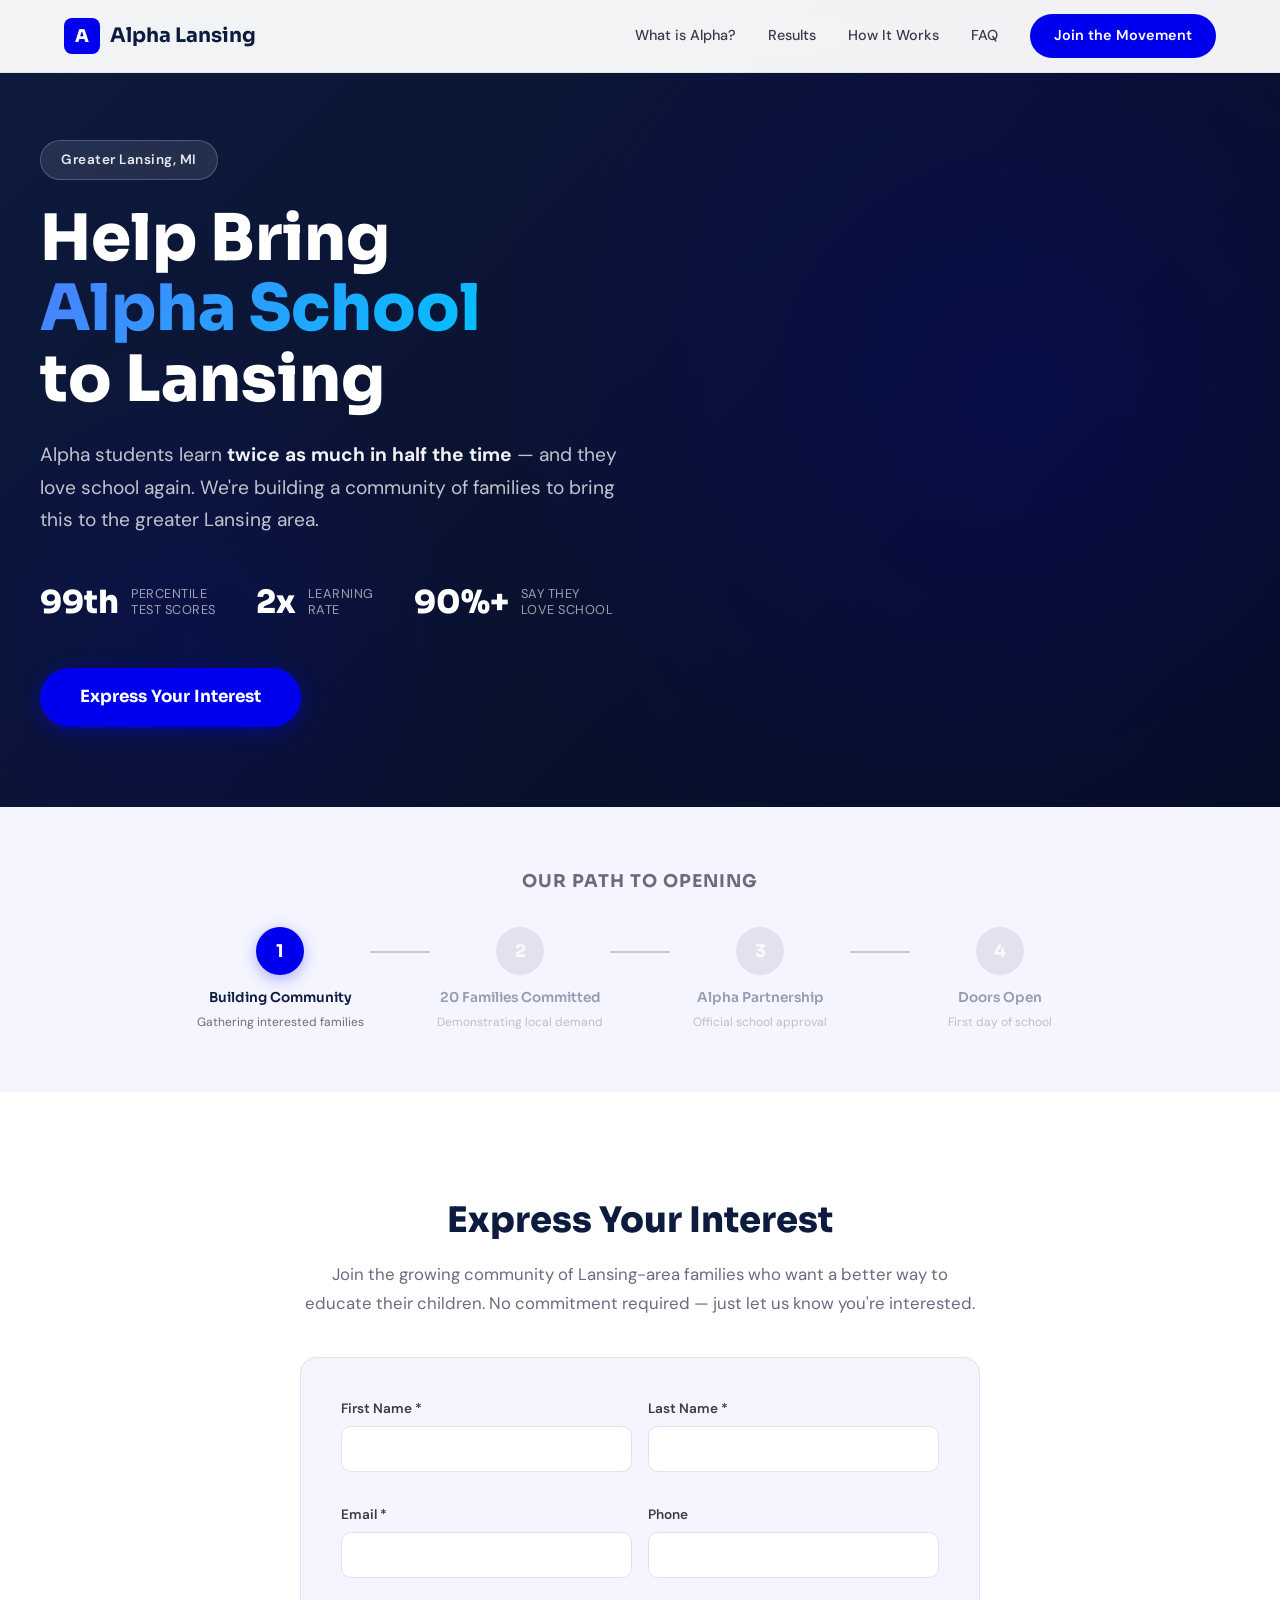
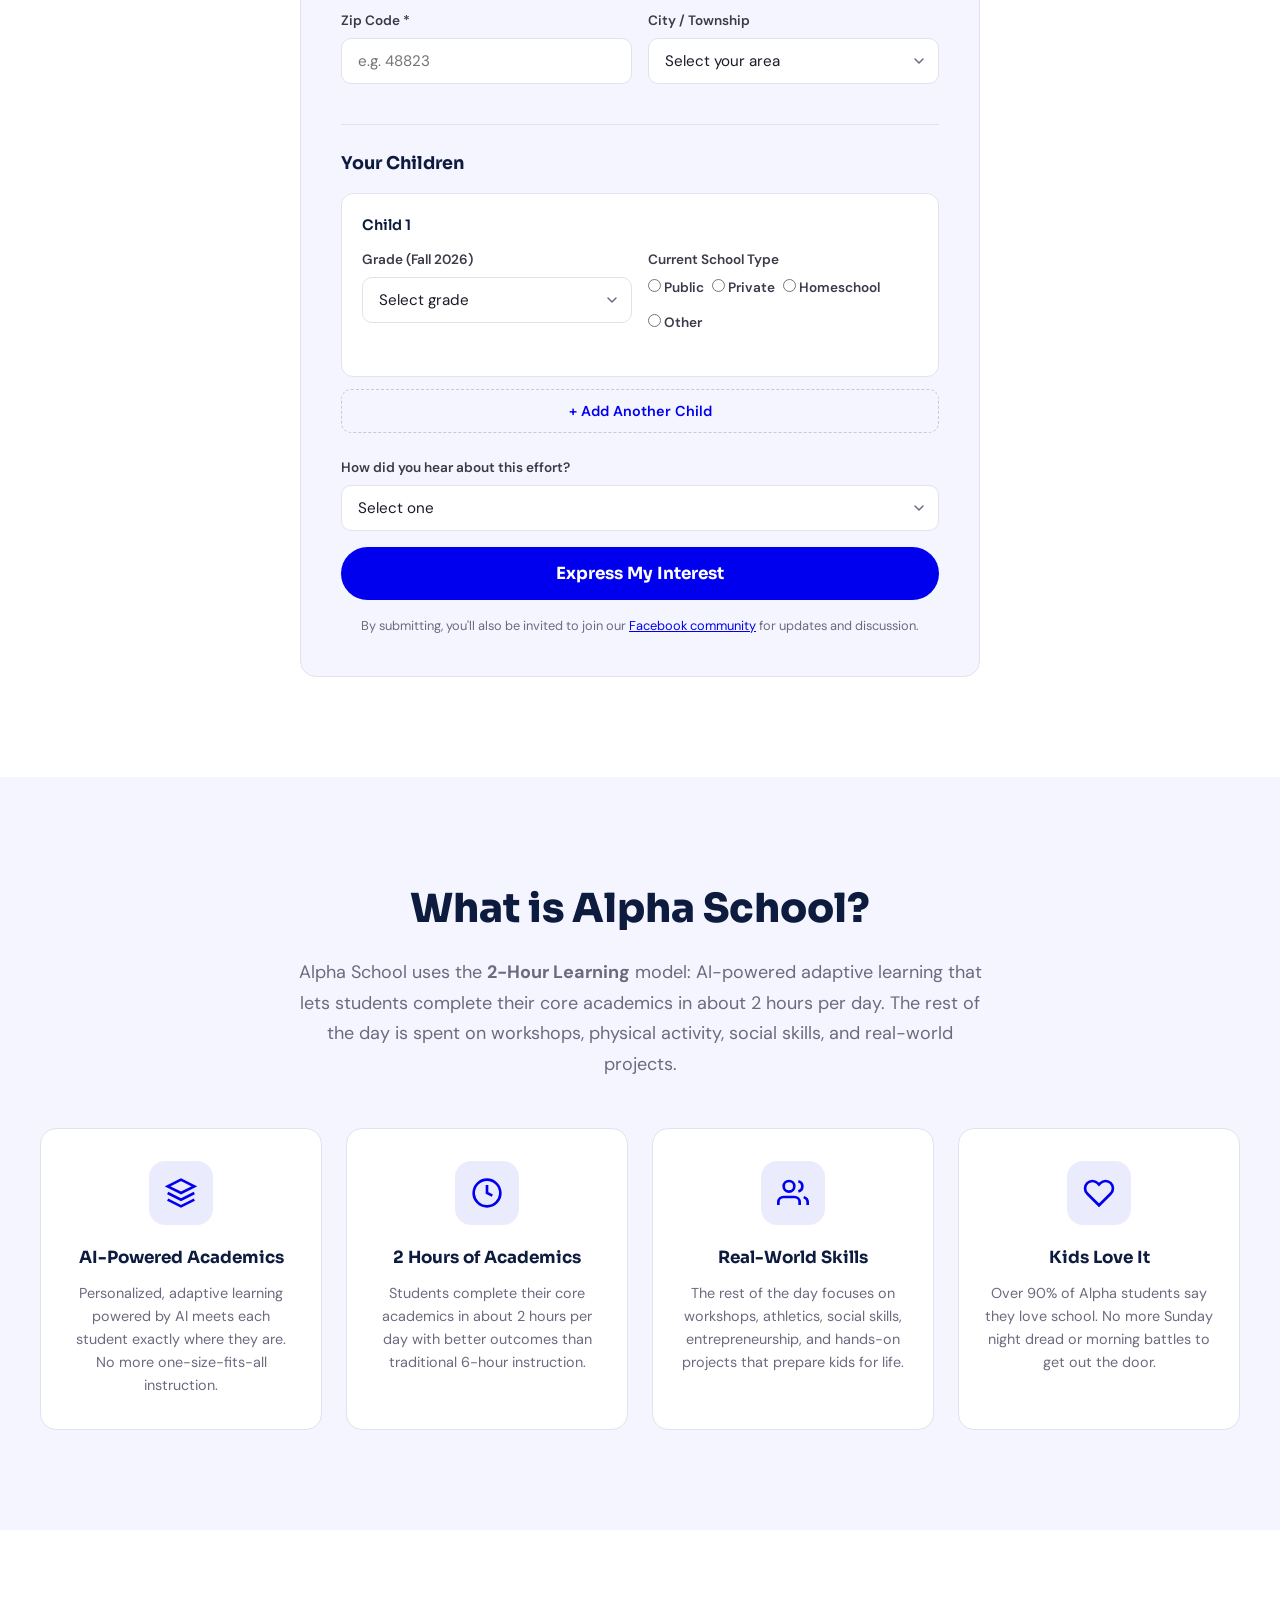
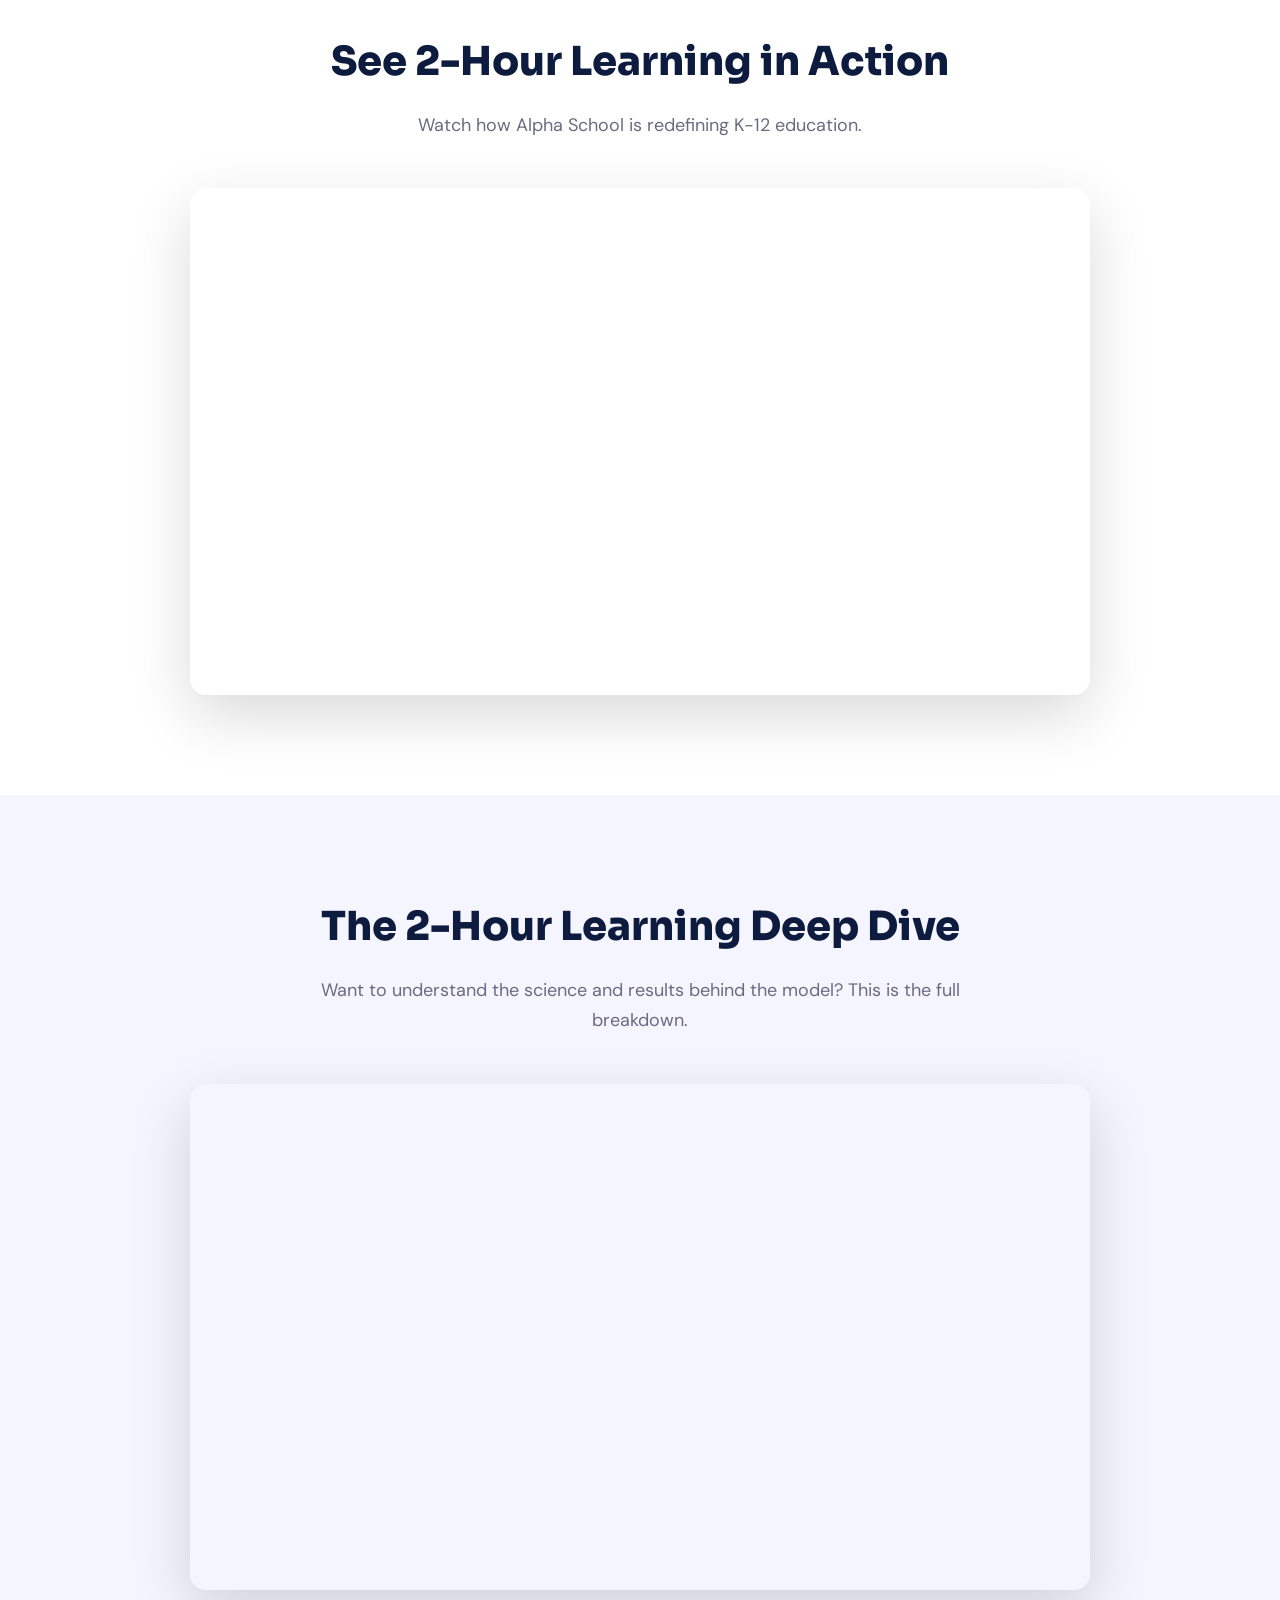
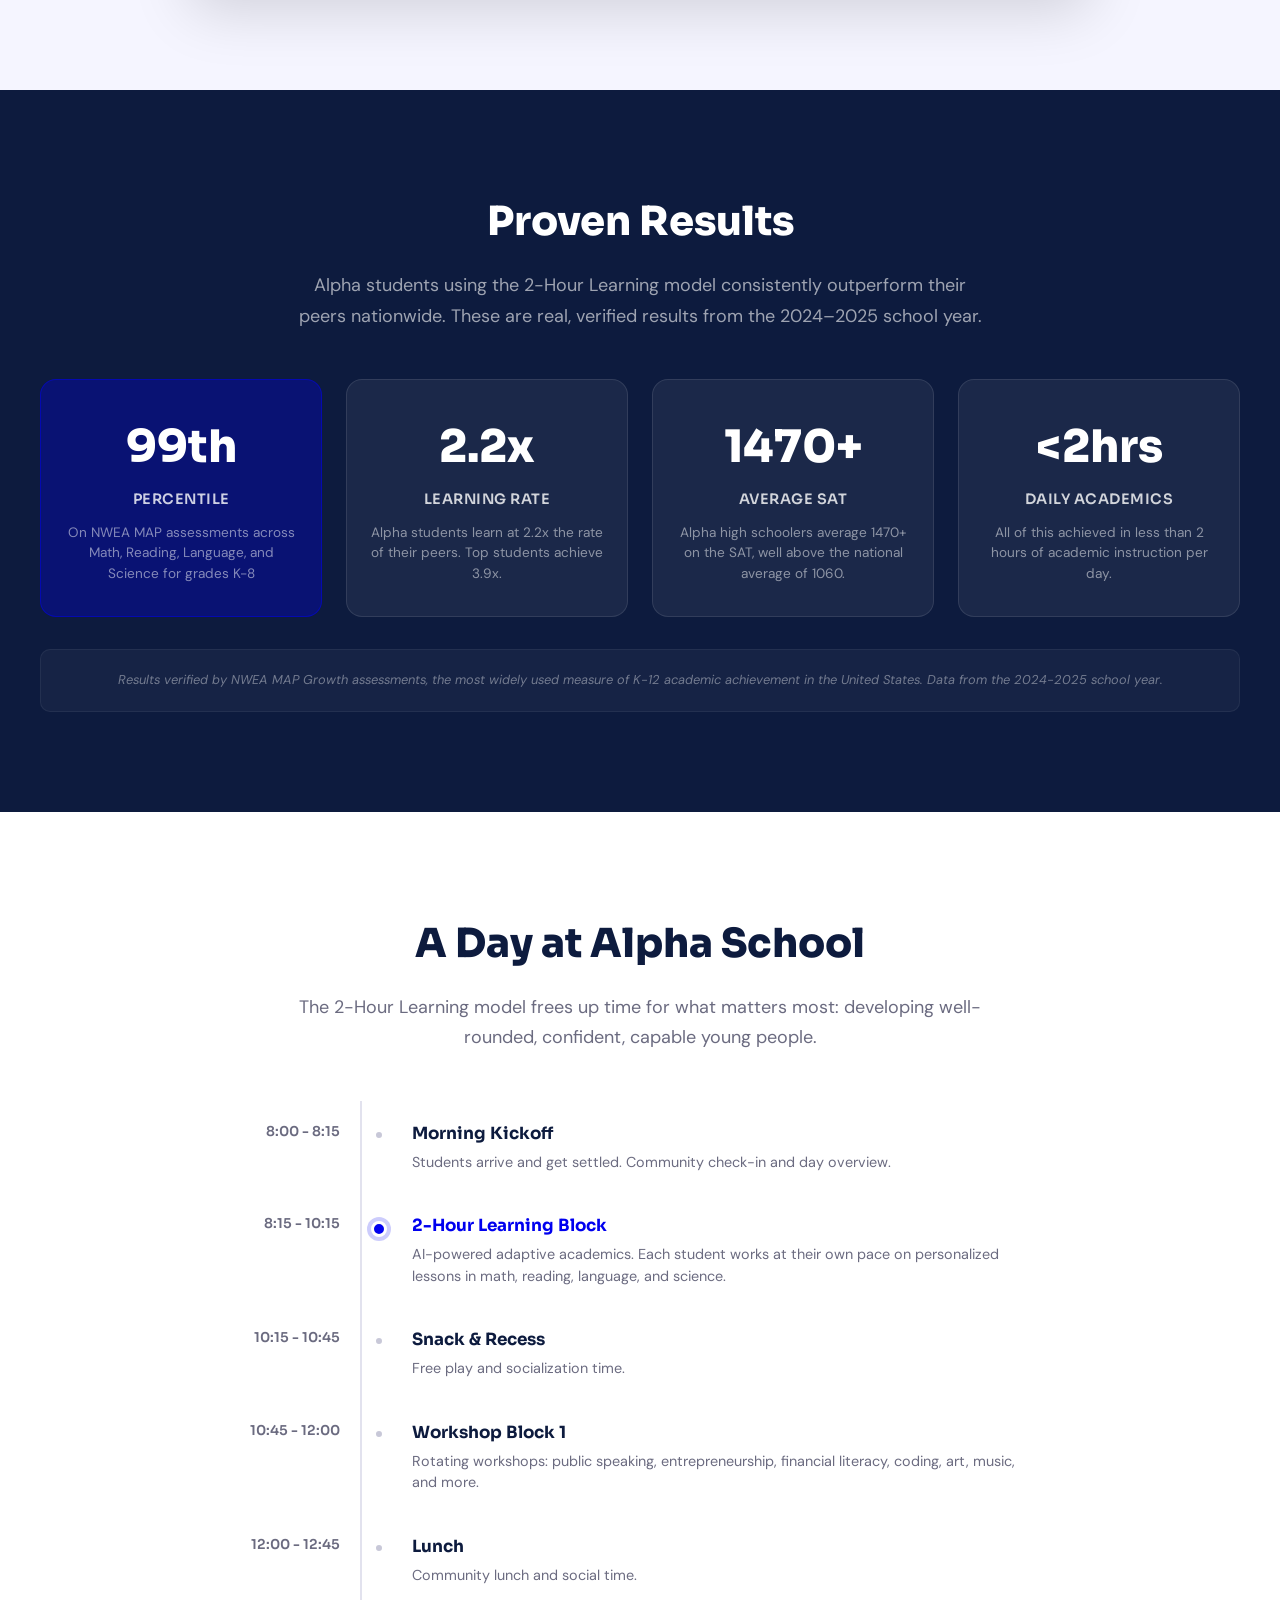
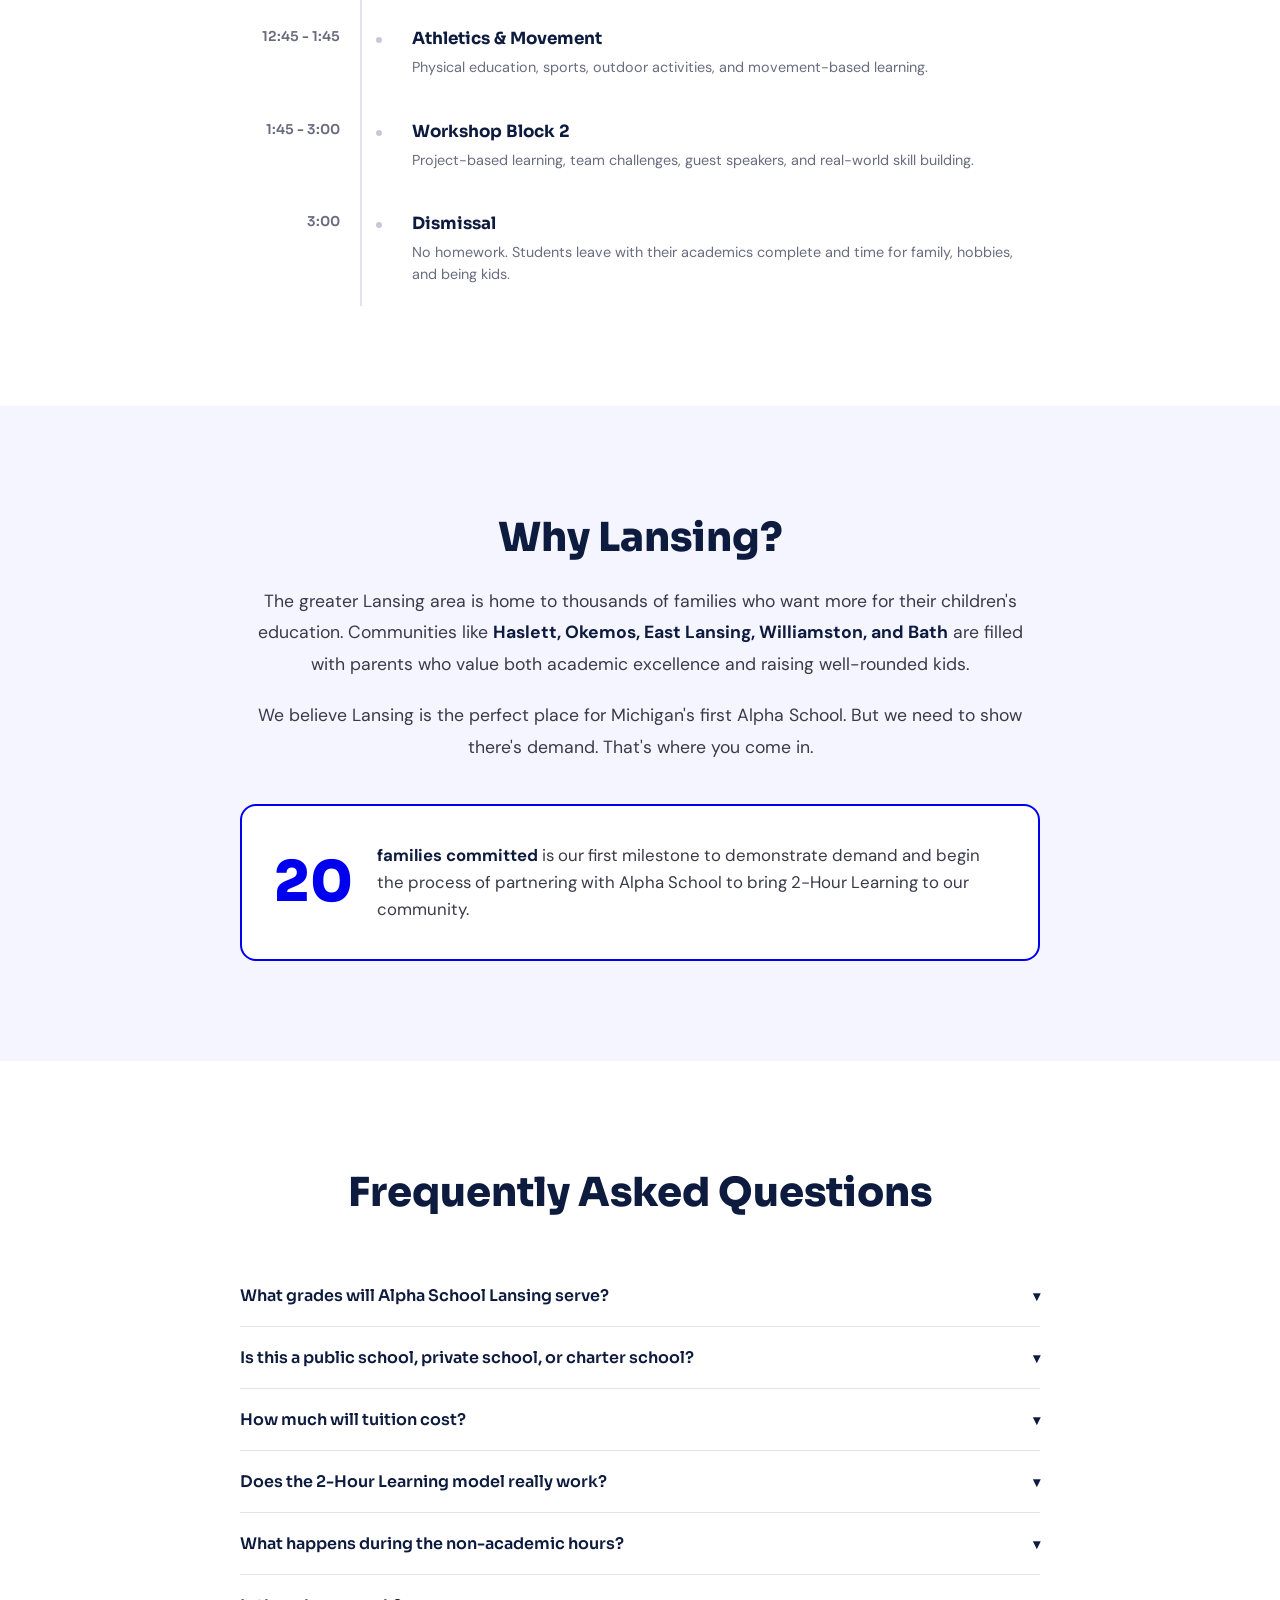
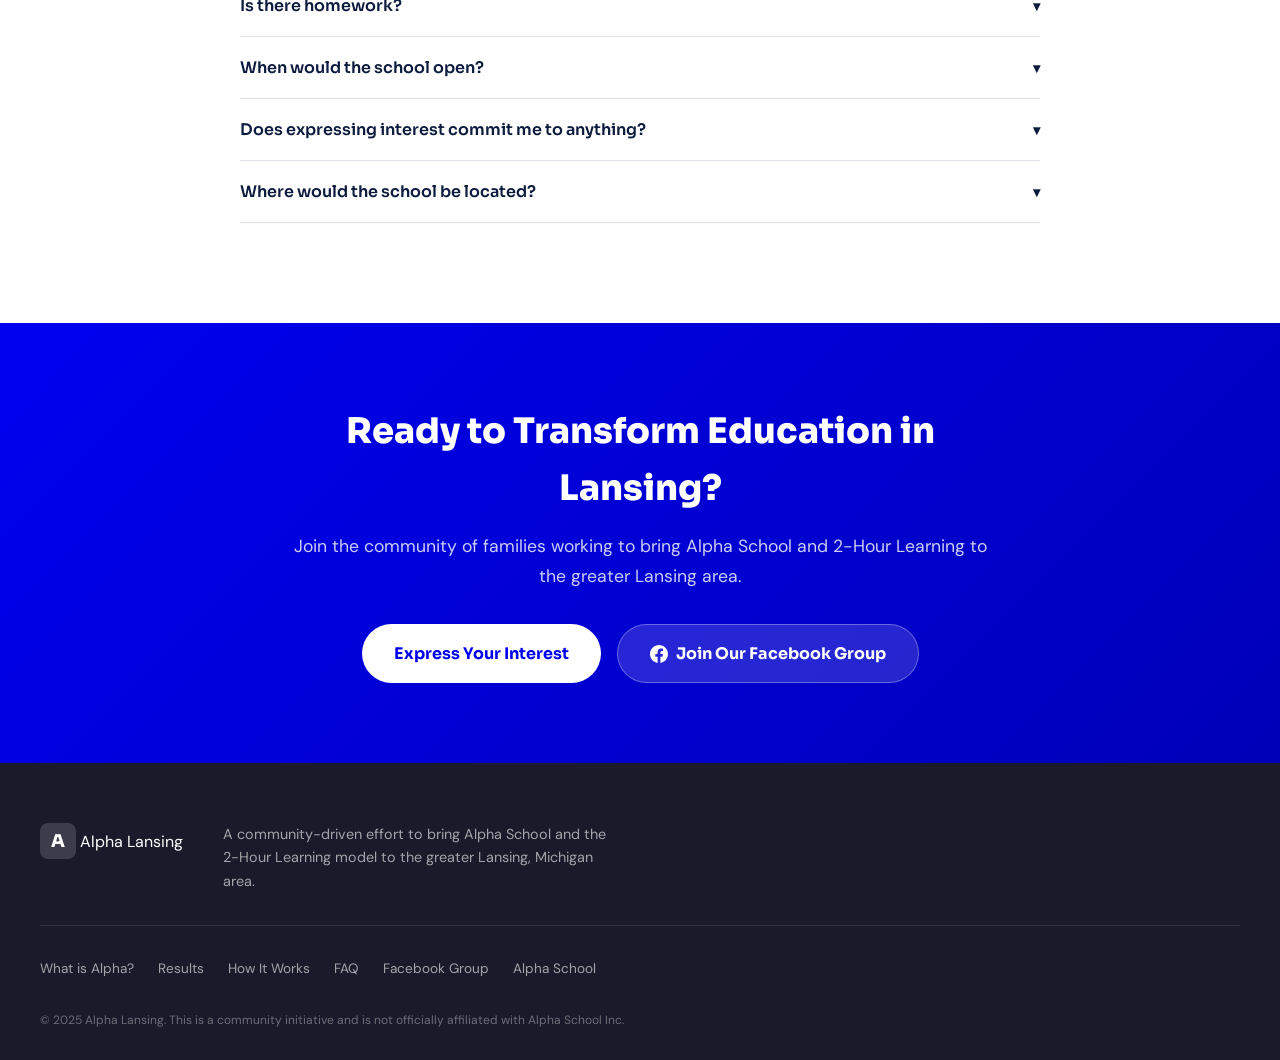
==== index.html @ 667171a1 "Update main video and add 2-Hour Learning Deep Dive section Replaced placeholder video with new Alph" ====
<!DOCTYPE html>
<html lang="en">
<head>
  <meta charset="UTF-8">
  <meta name="viewport" content="width=device-width, initial-scale=1.0">
  <title>Bring Alpha School to Lansing | 2-Hour Learning</title>
  <meta name="description" content="Help bring Alpha School and 2-Hour Learning to the greater Lansing area. Students learn 2x as much in half the time. Join our community of families today.">
  <meta property="og:title" content="Bring Alpha School to Lansing">
  <meta property="og:description" content="Alpha students score in the top 1% nationally while spending less than 2 hours on academics. Help bring this to Lansing.">
  <meta property="og:type" content="website">
  <meta property="og:url" content="https://lansingalpha.com">
  <link rel="preconnect" href="https://fonts.googleapis.com">
  <link rel="preconnect" href="https://fonts.gstatic.com" crossorigin>
  <link href="https://fonts.googleapis.com/css2?family=Sora:wght@400;600;700;800&family=DM+Sans:wght@400;500;600;700&display=swap" rel="stylesheet">
  <link rel="stylesheet" href="styles.css">
  <link rel="icon" type="image/svg+xml" href="data:image/svg+xml,<svg xmlns='http://www.w3.org/2000/svg' viewBox='0 0 100 100'><text y='.9em' font-size='90'>A</text></svg>">
</head>
<body>

  <!-- Navigation -->
  <nav class="nav" id="nav">
    <div class="nav__container">
      <a href="#" class="nav__logo">
        <span class="nav__logo-icon">A</span>
        <span class="nav__logo-text">Alpha Lansing</span>
      </a>
      <div class="nav__links">
        <a href="#what-is-alpha">What is Alpha?</a>
        <a href="#results">Results</a>
        <a href="#how-it-works">How It Works</a>
        <a href="#faq">FAQ</a>
        <a href="#signup" class="nav__cta">Join the Movement</a>
      </div>
      <button class="nav__mobile-toggle" id="mobile-toggle" aria-label="Toggle menu">
        <span></span><span></span><span></span>
      </button>
    </div>
  </nav>

  <!-- Hero Section -->
  <section class="hero" id="hero">
    <div class="hero__container">
      <div class="hero__content">
        <div class="hero__badge">Greater Lansing, MI</div>
        <h1 class="hero__title">Help Bring<br><span class="hero__highlight">Alpha School</span><br>to Lansing</h1>
        <p class="hero__subtitle">Alpha students learn <strong>twice as much in half the time</strong> &mdash; and they love school again. We're building a community of families to bring this to the greater Lansing area.</p>
        <div class="hero__stats">
          <div class="hero__stat">
            <span class="hero__stat-number">99th</span>
            <span class="hero__stat-label">Percentile<br>Test Scores</span>
          </div>
          <div class="hero__stat">
            <span class="hero__stat-number">2x</span>
            <span class="hero__stat-label">Learning<br>Rate</span>
          </div>
          <div class="hero__stat">
            <span class="hero__stat-number">90%+</span>
            <span class="hero__stat-label">Say They<br>Love School</span>
          </div>
        </div>
        <a href="#signup" class="hero__cta-btn">Express Your Interest</a>
      </div>
    </div>
  </section>

  <!-- Progress Tracker -->
  <section class="progress">
    <div class="progress__container">
      <h2 class="progress__title">Our Path to Opening</h2>
      <div class="progress__track">
        <div class="progress__step progress__step--active">
          <div class="progress__icon">1</div>
          <div class="progress__label">Building Community</div>
          <div class="progress__desc">Gathering interested families</div>
        </div>
        <div class="progress__line"></div>
        <div class="progress__step">
          <div class="progress__icon">2</div>
          <div class="progress__label">20 Families Committed</div>
          <div class="progress__desc">Demonstrating local demand</div>
        </div>
        <div class="progress__line"></div>
        <div class="progress__step">
          <div class="progress__icon">3</div>
          <div class="progress__label">Alpha Partnership</div>
          <div class="progress__desc">Official school approval</div>
        </div>
        <div class="progress__line"></div>
        <div class="progress__step">
          <div class="progress__icon">4</div>
          <div class="progress__label">Doors Open</div>
          <div class="progress__desc">First day of school</div>
        </div>
      </div>
    </div>
  </section>

  <!-- Interest Form -->
  <section class="signup" id="signup">
    <div class="signup__container">
      <div class="signup__header">
        <h2 class="signup__title">Express Your Interest</h2>
        <p class="signup__subtitle">Join the growing community of Lansing-area families who want a better way to educate their children. No commitment required &mdash; just let us know you're interested.</p>
      </div>
      <form class="signup__form" id="interest-form">
        <div class="signup__row">
          <div class="signup__field">
            <label for="firstName">First Name *</label>
            <input type="text" id="firstName" name="firstName" required>
          </div>
          <div class="signup__field">
            <label for="lastName">Last Name *</label>
            <input type="text" id="lastName" name="lastName" required>
          </div>
        </div>
        <div class="signup__row">
          <div class="signup__field">
            <label for="email">Email *</label>
            <input type="email" id="email" name="email" required>
          </div>
          <div class="signup__field">
            <label for="phone">Phone</label>
            <input type="tel" id="phone" name="phone">
          </div>
        </div>
        <div class="signup__row">
          <div class="signup__field">
            <label for="zipCode">Zip Code *</label>
            <input type="text" id="zipCode" name="zipCode" required pattern="[0-9]{5}" maxlength="5" placeholder="e.g. 48823">
          </div>
          <div class="signup__field">
            <label for="city">City / Township</label>
            <select id="city" name="city">
              <option value="">Select your area</option>
              <option value="Haslett">Haslett</option>
              <option value="Okemos">Okemos</option>
              <option value="East Lansing">East Lansing</option>
              <option value="Williamston">Williamston</option>
              <option value="Bath">Bath</option>
              <option value="Lansing">Lansing</option>
              <option value="DeWitt">DeWitt</option>
              <option value="Mason">Mason</option>
              <option value="Other">Other</option>
            </select>
          </div>
        </div>

        <div class="signup__children" id="children-section">
          <h3 class="signup__children-title">Your Children</h3>
          <div id="children-list">
            <div class="signup__child" data-child="1">
              <div class="signup__child-header">
                <span>Child 1</span>
              </div>
              <div class="signup__child-fields">
                <div class="signup__field">
                  <label>Grade (Fall 2026)</label>
                  <select name="child1_grade">
                    <option value="">Select grade</option>
                    <option value="K">Kindergarten</option>
                    <option value="1">1st Grade</option>
                    <option value="2">2nd Grade</option>
                    <option value="3">3rd Grade</option>
                    <option value="4">4th Grade</option>
                    <option value="5">5th Grade</option>
                    <option value="6">6th Grade</option>
                    <option value="7">7th Grade</option>
                    <option value="8">8th Grade</option>
                  </select>
                </div>
                <div class="signup__field">
                  <label>Current School Type</label>
                  <div class="signup__radio-group">
                    <label class="signup__radio"><input type="radio" name="child1_school" value="Public"> Public</label>
                    <label class="signup__radio"><input type="radio" name="child1_school" value="Private"> Private</label>
                    <label class="signup__radio"><input type="radio" name="child1_school" value="Homeschool"> Homeschool</label>
                    <label class="signup__radio"><input type="radio" name="child1_school" value="Other"> Other</label>
                  </div>
                </div>
              </div>
            </div>
          </div>
          <button type="button" class="signup__add-child" id="add-child-btn">+ Add Another Child</button>
        </div>

        <div class="signup__field">
          <label for="howHeard">How did you hear about this effort?</label>
          <select id="howHeard" name="howHeard">
            <option value="">Select one</option>
            <option value="Facebook Group">Facebook Group</option>
            <option value="Friend/Family">Friend or Family</option>
            <option value="Social Media">Social Media</option>
            <option value="Alpha School Website">Alpha School Website</option>
            <option value="News/Article">News or Article</option>
            <option value="Podcast">Podcast</option>
            <option value="Other">Other</option>
          </select>
        </div>

        <button type="submit" class="signup__submit" id="submit-btn">
          <span class="signup__submit-text">Express My Interest</span>
          <span class="signup__submit-loading" style="display:none;">Submitting...</span>
        </button>
        <p class="signup__disclaimer">By submitting, you'll also be invited to join our <a href="https://www.facebook.com/groups/2295147097590993/" target="_blank" rel="noopener">Facebook community</a> for updates and discussion.</p>
      </form>
      <div class="signup__success" id="form-success" style="display:none;">
        <div class="signup__success-icon">&#10003;</div>
        <h3>You're In!</h3>
        <p>Thank you for expressing your interest. We'll keep you updated on our progress.</p>
        <a href="https://www.facebook.com/groups/2295147097590993/" target="_blank" rel="noopener" class="signup__fb-btn">
          <svg viewBox="0 0 24 24" width="20" height="20" fill="currentColor"><path d="M24 12.073c0-6.627-5.373-12-12-12s-12 5.373-12 12c0 5.99 4.388 10.954 10.125 11.854v-8.385H7.078v-3.47h3.047V9.43c0-3.007 1.792-4.669 4.533-4.669 1.312 0 2.686.235 2.686.235v2.953H15.83c-1.491 0-1.956.925-1.956 1.874v2.25h3.328l-.532 3.47h-2.796v8.385C19.612 23.027 24 18.062 24 12.073z"/></svg>
          Join Our Facebook Group
        </a>
      </div>
    </div>
  </section>

  <!-- What is Alpha -->
  <section class="what-is" id="what-is-alpha">
    <div class="what-is__container">
      <div class="what-is__header">
        <h2 class="section-title">What is Alpha School?</h2>
        <p class="section-subtitle">Alpha School uses the <strong>2-Hour Learning</strong> model: AI-powered adaptive learning that lets students complete their core academics in about 2 hours per day. The rest of the day is spent on workshops, physical activity, social skills, and real-world projects.</p>
      </div>
      <div class="what-is__grid">
        <div class="what-is__card">
          <div class="what-is__card-icon">
            <svg viewBox="0 0 24 24" width="32" height="32" fill="none" stroke="currentColor" stroke-width="2"><path d="M12 2L2 7l10 5 10-5-10-5zM2 17l10 5 10-5M2 12l10 5 10-5"/></svg>
          </div>
          <h3>AI-Powered Academics</h3>
          <p>Personalized, adaptive learning powered by AI meets each student exactly where they are. No more one-size-fits-all instruction.</p>
        </div>
        <div class="what-is__card">
          <div class="what-is__card-icon">
            <svg viewBox="0 0 24 24" width="32" height="32" fill="none" stroke="currentColor" stroke-width="2"><circle cx="12" cy="12" r="10"/><path d="M12 6v6l4 2"/></svg>
          </div>
          <h3>2 Hours of Academics</h3>
          <p>Students complete their core academics in about 2 hours per day with better outcomes than traditional 6-hour instruction.</p>
        </div>
        <div class="what-is__card">
          <div class="what-is__card-icon">
            <svg viewBox="0 0 24 24" width="32" height="32" fill="none" stroke="currentColor" stroke-width="2"><path d="M17 21v-2a4 4 0 0 0-4-4H5a4 4 0 0 0-4 4v2"/><circle cx="9" cy="7" r="4"/><path d="M23 21v-2a4 4 0 0 0-3-3.87M16 3.13a4 4 0 0 1 0 7.75"/></svg>
          </div>
          <h3>Real-World Skills</h3>
          <p>The rest of the day focuses on workshops, athletics, social skills, entrepreneurship, and hands-on projects that prepare kids for life.</p>
        </div>
        <div class="what-is__card">
          <div class="what-is__card-icon">
            <svg viewBox="0 0 24 24" width="32" height="32" fill="none" stroke="currentColor" stroke-width="2"><path d="M20.84 4.61a5.5 5.5 0 0 0-7.78 0L12 5.67l-1.06-1.06a5.5 5.5 0 0 0-7.78 7.78l1.06 1.06L12 21.23l7.78-7.78 1.06-1.06a5.5 5.5 0 0 0 0-7.78z"/></svg>
          </div>
          <h3>Kids Love It</h3>
          <p>Over 90% of Alpha students say they love school. No more Sunday night dread or morning battles to get out the door.</p>
        </div>
      </div>
    </div>
  </section>

  <!-- Video Section -->
  <section class="video-section" id="video">
    <div class="video-section__container">
      <h2 class="section-title">See 2-Hour Learning in Action</h2>
      <p class="section-subtitle">Watch how Alpha School is redefining K-12 education.</p>
      <div class="video-section__embed">
        <iframe src="https://www.youtube.com/embed/jDVw0n9xBMI" title="Alpha School - 2-Hour Learning" frameborder="0" allow="accelerometer; autoplay; clipboard-write; encrypted-media; gyroscope; picture-in-picture" allowfullscreen loading="lazy"></iframe>
      </div>
    </div>
  </section>

  <!-- Deep Dive Video Section -->
  <section class="video-section video-section--alt" id="deep-dive">
    <div class="video-section__container">
      <h2 class="section-title">The 2-Hour Learning Deep Dive</h2>
      <p class="section-subtitle">Want to understand the science and results behind the model? This is the full breakdown.</p>
      <div class="video-section__embed">
        <iframe src="https://www.youtube.com/embed/dst2hGUYT28" title="2-Hour Learning Deep Dive" frameborder="0" allow="accelerometer; autoplay; clipboard-write; encrypted-media; gyroscope; picture-in-picture" allowfullscreen loading="lazy"></iframe>
      </div>
    </div>
  </section>

  <!-- Results Section -->
  <section class="results" id="results">
    <div class="results__container">
      <div class="results__header">
        <h2 class="section-title">Proven Results</h2>
        <p class="section-subtitle">Alpha students using the 2-Hour Learning model consistently outperform their peers nationwide. These are real, verified results from the 2024&ndash;2025 school year.</p>
      </div>
      <div class="results__grid">
        <div class="results__card results__card--highlight">
          <div class="results__card-number">99th</div>
          <div class="results__card-label">Percentile</div>
          <div class="results__card-desc">On NWEA MAP assessments across Math, Reading, Language, and Science for grades K-8</div>
        </div>
        <div class="results__card">
          <div class="results__card-number">2.2x</div>
          <div class="results__card-label">Learning Rate</div>
          <div class="results__card-desc">Alpha students learn at 2.2x the rate of their peers. Top students achieve 3.9x.</div>
        </div>
        <div class="results__card">
          <div class="results__card-number">1470+</div>
          <div class="results__card-label">Average SAT</div>
          <div class="results__card-desc">Alpha high schoolers average 1470+ on the SAT, well above the national average of 1060.</div>
        </div>
        <div class="results__card">
          <div class="results__card-number">&lt;2hrs</div>
          <div class="results__card-label">Daily Academics</div>
          <div class="results__card-desc">All of this achieved in less than 2 hours of academic instruction per day.</div>
        </div>
      </div>
      <div class="results__note">
        <p>Results verified by NWEA MAP Growth assessments, the most widely used measure of K-12 academic achievement in the United States. Data from the 2024-2025 school year.</p>
      </div>
    </div>
  </section>

  <!-- How It Works / Daily Schedule -->
  <section class="schedule" id="how-it-works">
    <div class="schedule__container">
      <h2 class="section-title">A Day at Alpha School</h2>
      <p class="section-subtitle">The 2-Hour Learning model frees up time for what matters most: developing well-rounded, confident, capable young people.</p>
      <div class="schedule__timeline">
        <div class="schedule__item">
          <div class="schedule__time">8:00 - 8:15</div>
          <div class="schedule__content">
            <h3>Morning Kickoff</h3>
            <p>Students arrive and get settled. Community check-in and day overview.</p>
          </div>
        </div>
        <div class="schedule__item schedule__item--academic">
          <div class="schedule__time">8:15 - 10:15</div>
          <div class="schedule__content">
            <h3>2-Hour Learning Block</h3>
            <p>AI-powered adaptive academics. Each student works at their own pace on personalized lessons in math, reading, language, and science.</p>
          </div>
        </div>
        <div class="schedule__item">
          <div class="schedule__time">10:15 - 10:45</div>
          <div class="schedule__content">
            <h3>Snack & Recess</h3>
            <p>Free play and socialization time.</p>
          </div>
        </div>
        <div class="schedule__item">
          <div class="schedule__time">10:45 - 12:00</div>
          <div class="schedule__content">
            <h3>Workshop Block 1</h3>
            <p>Rotating workshops: public speaking, entrepreneurship, financial literacy, coding, art, music, and more.</p>
          </div>
        </div>
        <div class="schedule__item">
          <div class="schedule__time">12:00 - 12:45</div>
          <div class="schedule__content">
            <h3>Lunch</h3>
            <p>Community lunch and social time.</p>
          </div>
        </div>
        <div class="schedule__item">
          <div class="schedule__time">12:45 - 1:45</div>
          <div class="schedule__content">
            <h3>Athletics & Movement</h3>
            <p>Physical education, sports, outdoor activities, and movement-based learning.</p>
          </div>
        </div>
        <div class="schedule__item">
          <div class="schedule__time">1:45 - 3:00</div>
          <div class="schedule__content">
            <h3>Workshop Block 2</h3>
            <p>Project-based learning, team challenges, guest speakers, and real-world skill building.</p>
          </div>
        </div>
        <div class="schedule__item">
          <div class="schedule__time">3:00</div>
          <div class="schedule__content">
            <h3>Dismissal</h3>
            <p>No homework. Students leave with their academics complete and time for family, hobbies, and being kids.</p>
          </div>
        </div>
      </div>
    </div>
  </section>

  <!-- Lansing Specific -->
  <section class="lansing" id="lansing">
    <div class="lansing__container">
      <div class="lansing__content">
        <h2 class="section-title">Why Lansing?</h2>
        <p>The greater Lansing area is home to thousands of families who want more for their children's education. Communities like <strong>Haslett, Okemos, East Lansing, Williamston, and Bath</strong> are filled with parents who value both academic excellence and raising well-rounded kids.</p>
        <p>We believe Lansing is the perfect place for Michigan's first Alpha School. But we need to show there's demand. That's where you come in.</p>
        <div class="lansing__goal">
          <div class="lansing__goal-number" id="family-counter">20</div>
          <div class="lansing__goal-text">
            <strong>families committed</strong> is our first milestone to demonstrate demand and begin the process of partnering with Alpha School to bring 2-Hour Learning to our community.
          </div>
        </div>
      </div>
    </div>
  </section>

  <!-- FAQ Section -->
  <section class="faq" id="faq">
    <div class="faq__container">
      <h2 class="section-title">Frequently Asked Questions</h2>
      <div class="faq__list">
        <div class="faq__item">
          <button class="faq__question" aria-expanded="false">
            What grades will Alpha School Lansing serve?
            <span class="faq__arrow">&#9662;</span>
          </button>
          <div class="faq__answer">
            <p>We are targeting grades K through 8. Alpha School's 2-Hour Learning model is designed for and proven across all elementary and middle school grade levels.</p>
          </div>
        </div>
        <div class="faq__item">
          <button class="faq__question" aria-expanded="false">
            Is this a public school, private school, or charter school?
            <span class="faq__arrow">&#9662;</span>
          </button>
          <div class="faq__answer">
            <p>Alpha Schools typically operate as private microschools. The exact structure for Lansing will depend on local regulations and community needs, but the focus is on providing an affordable, high-quality option for families.</p>
          </div>
        </div>
        <div class="faq__item">
          <button class="faq__question" aria-expanded="false">
            How much will tuition cost?
            <span class="faq__arrow">&#9662;</span>
          </button>
          <div class="faq__answer">
            <p>Tuition details will be finalized as we progress. Alpha School aims to be accessible and competitively priced compared to other private school options. Expressing interest now does not commit you financially.</p>
          </div>
        </div>
        <div class="faq__item">
          <button class="faq__question" aria-expanded="false">
            Does the 2-Hour Learning model really work?
            <span class="faq__arrow">&#9662;</span>
          </button>
          <div class="faq__answer">
            <p>Yes. Alpha students score in the 99th percentile on NWEA MAP assessments and learn at 2.2x the rate of their peers. The model has been independently validated and works across diverse student populations, including students from lower-income backgrounds who learn at 2.1x the national rate.</p>
          </div>
        </div>
        <div class="faq__item">
          <button class="faq__question" aria-expanded="false">
            What happens during the non-academic hours?
            <span class="faq__arrow">&#9662;</span>
          </button>
          <div class="faq__answer">
            <p>Students spend the rest of the day in workshops covering real-world skills like public speaking, entrepreneurship, financial literacy, coding, and creative arts. They also have dedicated time for athletics, physical activity, and social development.</p>
          </div>
        </div>
        <div class="faq__item">
          <button class="faq__question" aria-expanded="false">
            Is there homework?
            <span class="faq__arrow">&#9662;</span>
          </button>
          <div class="faq__answer">
            <p>No. Because the AI-powered learning is so efficient, students complete all their academics during the school day. Evenings are free for family time, hobbies, sports, and being kids.</p>
          </div>
        </div>
        <div class="faq__item">
          <button class="faq__question" aria-expanded="false">
            When would the school open?
            <span class="faq__arrow">&#9662;</span>
          </button>
          <div class="faq__answer">
            <p>Our target is to open as soon as we can demonstrate sufficient demand and secure the Alpha School partnership. The timeline depends on how quickly we reach our family commitment milestones. Join the Facebook group for the most current updates.</p>
          </div>
        </div>
        <div class="faq__item">
          <button class="faq__question" aria-expanded="false">
            Does expressing interest commit me to anything?
            <span class="faq__arrow">&#9662;</span>
          </button>
          <div class="faq__answer">
            <p>No. Expressing interest simply lets us know you'd consider Alpha School for your family. It helps us demonstrate demand to Alpha School leadership. There is zero financial or enrollment commitment at this stage.</p>
          </div>
        </div>
        <div class="faq__item">
          <button class="faq__question" aria-expanded="false">
            Where would the school be located?
            <span class="faq__arrow">&#9662;</span>
          </button>
          <div class="faq__answer">
            <p>The exact location will be determined based on where the most interested families are concentrated. We're focused on the greater Lansing area including Haslett, Okemos, East Lansing, Williamston, and Bath.</p>
          </div>
        </div>
      </div>
    </div>
  </section>

  <!-- Bottom CTA -->
  <section class="bottom-cta">
    <div class="bottom-cta__container">
      <h2>Ready to Transform Education in Lansing?</h2>
      <p>Join the community of families working to bring Alpha School and 2-Hour Learning to the greater Lansing area.</p>
      <div class="bottom-cta__buttons">
        <a href="#signup" class="bottom-cta__btn bottom-cta__btn--primary">Express Your Interest</a>
        <a href="https://www.facebook.com/groups/2295147097590993/" target="_blank" rel="noopener" class="bottom-cta__btn bottom-cta__btn--secondary">
          <svg viewBox="0 0 24 24" width="18" height="18" fill="currentColor"><path d="M24 12.073c0-6.627-5.373-12-12-12s-12 5.373-12 12c0 5.99 4.388 10.954 10.125 11.854v-8.385H7.078v-3.47h3.047V9.43c0-3.007 1.792-4.669 4.533-4.669 1.312 0 2.686.235 2.686.235v2.953H15.83c-1.491 0-1.956.925-1.956 1.874v2.25h3.328l-.532 3.47h-2.796v8.385C19.612 23.027 24 18.062 24 12.073z"/></svg>
          Join Our Facebook Group
        </a>
      </div>
    </div>
  </section>

  <!-- Footer -->
  <footer class="footer">
    <div class="footer__container">
      <div class="footer__top">
        <div class="footer__brand">
          <span class="nav__logo-icon">A</span>
          <span class="nav__logo-text">Alpha Lansing</span>
        </div>
        <p class="footer__desc">A community-driven effort to bring Alpha School and the 2-Hour Learning model to the greater Lansing, Michigan area.</p>
      </div>
      <div class="footer__links">
        <a href="#what-is-alpha">What is Alpha?</a>
        <a href="#results">Results</a>
        <a href="#how-it-works">How It Works</a>
        <a href="#faq">FAQ</a>
        <a href="https://www.facebook.com/groups/2295147097590993/" target="_blank" rel="noopener">Facebook Group</a>
        <a href="https://www.alphaschool.com" target="_blank" rel="noopener">Alpha School</a>
      </div>
      <div class="footer__bottom">
        <p>&copy; 2025 Alpha Lansing. This is a community initiative and is not officially affiliated with Alpha School Inc.</p>
      </div>
    </div>
  </footer>

  <script src="script.js"></script>
</body>
</html>
---- styles.css ----
/* ========================================
   Alpha Lansing - Styles
   ======================================== */

/* Reset & Base */
*, *::before, *::after {
  box-sizing: border-box;
  margin: 0;
  padding: 0;
}

:root {
  --blue: #0000EF;
  --blue-light: #3B3BFF;
  --blue-dark: #0000B8;
  --navy: #0D1B3E;
  --navy-light: #142952;
  --off-white: #F5F5FF;
  --white: #FFFFFF;
  --gray-100: #F0F0F8;
  --gray-200: #E2E2EE;
  --gray-300: #C8C8D8;
  --gray-500: #6B6B80;
  --gray-700: #3A3A4A;
  --gray-900: #1A1A2A;
  --green: #00C853;
  --green-dark: #00A844;
  --font-heading: 'Sora', sans-serif;
  --font-body: 'DM Sans', sans-serif;
  --max-width: 1200px;
  --section-padding: 100px 0;
  --border-radius: 16px;
  --transition: 0.3s ease;
}

html {
  scroll-behavior: smooth;
  -webkit-font-smoothing: antialiased;
  -moz-osx-font-smoothing: grayscale;
}

body {
  font-family: var(--font-body);
  font-size: 16px;
  line-height: 1.6;
  color: var(--gray-900);
  background: var(--white);
  overflow-x: hidden;
}

img {
  max-width: 100%;
  height: auto;
}

a {
  color: inherit;
  text-decoration: none;
}

/* Section Titles */
.section-title {
  font-family: var(--font-heading);
  font-size: 2.5rem;
  font-weight: 800;
  color: var(--navy);
  margin-bottom: 16px;
  text-align: center;
}

.section-subtitle {
  font-size: 1.125rem;
  color: var(--gray-500);
  max-width: 700px;
  margin: 0 auto 48px;
  text-align: center;
  line-height: 1.7;
}

/* ========================================
   Navigation
   ======================================== */
.nav {
  position: fixed;
  top: 0;
  left: 0;
  right: 0;
  z-index: 1000;
  background: rgba(255, 255, 255, 0.95);
  backdrop-filter: blur(10px);
  -webkit-backdrop-filter: blur(10px);
  border-bottom: 1px solid rgba(0, 0, 0, 0.06);
  transition: var(--transition);
}

.nav--scrolled {
  box-shadow: 0 2px 20px rgba(0, 0, 0, 0.08);
}

.nav__container {
  max-width: var(--max-width);
  margin: 0 auto;
  padding: 0 24px;
  display: flex;
  align-items: center;
  justify-content: space-between;
  height: 72px;
}

.nav__logo {
  display: flex;
  align-items: center;
  gap: 10px;
  font-family: var(--font-heading);
  font-weight: 700;
  font-size: 1.25rem;
  color: var(--navy);
}

.nav__logo-icon {
  display: inline-flex;
  align-items: center;
  justify-content: center;
  width: 36px;
  height: 36px;
  background: var(--blue);
  color: var(--white);
  border-radius: 8px;
  font-family: var(--font-heading);
  font-weight: 800;
  font-size: 1.1rem;
}

.nav__links {
  display: flex;
  align-items: center;
  gap: 32px;
}

.nav__links a {
  font-size: 0.9rem;
  font-weight: 500;
  color: var(--gray-700);
  transition: var(--transition);
}

.nav__links a:hover {
  color: var(--blue);
}

.nav__cta {
  background: var(--blue);
  color: var(--white) !important;
  padding: 10px 24px;
  border-radius: 100px;
  font-weight: 600 !important;
  transition: var(--transition);
}

.nav__cta:hover {
  background: var(--blue-dark);
  transform: translateY(-1px);
}

.nav__mobile-toggle {
  display: none;
  flex-direction: column;
  gap: 5px;
  background: none;
  border: none;
  cursor: pointer;
  padding: 4px;
}

.nav__mobile-toggle span {
  display: block;
  width: 24px;
  height: 2px;
  background: var(--navy);
  border-radius: 2px;
  transition: var(--transition);
}

/* ========================================
   Hero
   ======================================== */
.hero {
  padding: 140px 24px 80px;
  background: linear-gradient(135deg, var(--navy) 0%, #0a1230 50%, #060d20 100%);
  position: relative;
  overflow: hidden;
}

.hero::before {
  content: '';
  position: absolute;
  top: -50%;
  right: -20%;
  width: 80%;
  height: 200%;
  background: radial-gradient(circle, rgba(0, 0, 239, 0.15) 0%, transparent 60%);
  pointer-events: none;
}

.hero::after {
  content: '';
  position: absolute;
  bottom: -30%;
  left: -10%;
  width: 50%;
  height: 100%;
  background: radial-gradient(circle, rgba(0, 0, 239, 0.1) 0%, transparent 60%);
  pointer-events: none;
}

.hero__container {
  max-width: var(--max-width);
  margin: 0 auto;
  position: relative;
  z-index: 1;
}

.hero__content {
  max-width: 800px;
}

.hero__badge {
  display: inline-block;
  background: rgba(255, 255, 255, 0.1);
  border: 1px solid rgba(255, 255, 255, 0.2);
  color: rgba(255, 255, 255, 0.9);
  padding: 8px 20px;
  border-radius: 100px;
  font-size: 0.85rem;
  font-weight: 600;
  letter-spacing: 0.5px;
  margin-bottom: 24px;
}

.hero__title {
  font-family: var(--font-heading);
  font-size: 4rem;
  font-weight: 800;
  color: var(--white);
  line-height: 1.1;
  margin-bottom: 24px;
}

.hero__highlight {
  background: linear-gradient(135deg, #4D7FFF, #00C2FF);
  -webkit-background-clip: text;
  -webkit-text-fill-color: transparent;
  background-clip: text;
}

.hero__subtitle {
  font-size: 1.2rem;
  color: rgba(255, 255, 255, 0.75);
  line-height: 1.7;
  margin-bottom: 40px;
  max-width: 600px;
}

.hero__subtitle strong {
  color: rgba(255, 255, 255, 0.95);
}

.hero__stats {
  display: flex;
  gap: 40px;
  margin-bottom: 40px;
}

.hero__stat {
  display: flex;
  align-items: center;
  gap: 12px;
}

.hero__stat-number {
  font-family: var(--font-heading);
  font-size: 2rem;
  font-weight: 800;
  color: var(--white);
}

.hero__stat-label {
  font-size: 0.8rem;
  color: rgba(255, 255, 255, 0.6);
  line-height: 1.3;
  text-transform: uppercase;
  letter-spacing: 0.5px;
}

.hero__cta-btn {
  display: inline-block;
  background: var(--blue);
  color: var(--white);
  padding: 16px 40px;
  border-radius: 100px;
  font-family: var(--font-heading);
  font-weight: 700;
  font-size: 1.05rem;
  transition: var(--transition);
  box-shadow: 0 4px 20px rgba(0, 0, 239, 0.4);
}

.hero__cta-btn:hover {
  background: var(--blue-light);
  transform: translateY(-2px);
  box-shadow: 0 6px 30px rgba(0, 0, 239, 0.5);
}

/* ========================================
   Progress Tracker
   ======================================== */
.progress {
  padding: 60px 24px;
  background: var(--off-white);
}

.progress__container {
  max-width: var(--max-width);
  margin: 0 auto;
}

.progress__title {
  font-family: var(--font-heading);
  font-size: 1.1rem;
  font-weight: 700;
  text-align: center;
  color: var(--gray-500);
  text-transform: uppercase;
  letter-spacing: 1px;
  margin-bottom: 32px;
}

.progress__track {
  display: flex;
  align-items: flex-start;
  justify-content: center;
  gap: 0;
}

.progress__step {
  display: flex;
  flex-direction: column;
  align-items: center;
  text-align: center;
  flex: 0 0 180px;
  opacity: 0.4;
}

.progress__step--active {
  opacity: 1;
}

.progress__icon {
  width: 48px;
  height: 48px;
  border-radius: 50%;
  background: var(--gray-300);
  color: var(--white);
  display: flex;
  align-items: center;
  justify-content: center;
  font-family: var(--font-heading);
  font-weight: 700;
  font-size: 1.1rem;
  margin-bottom: 12px;
}

.progress__step--active .progress__icon {
  background: var(--blue);
  box-shadow: 0 4px 15px rgba(0, 0, 239, 0.3);
}

.progress__label {
  font-family: var(--font-heading);
  font-weight: 600;
  font-size: 0.85rem;
  color: var(--navy);
  margin-bottom: 4px;
}

.progress__desc {
  font-size: 0.75rem;
  color: var(--gray-500);
}

.progress__line {
  flex: 0 0 60px;
  height: 2px;
  background: var(--gray-300);
  margin-top: 24px;
}

/* ========================================
   Signup Form
   ======================================== */
.signup {
  padding: var(--section-padding);
  padding-left: 24px;
  padding-right: 24px;
  background: var(--white);
}

.signup__container {
  max-width: 680px;
  margin: 0 auto;
}

.signup__header {
  text-align: center;
  margin-bottom: 40px;
}

.signup__title {
  font-family: var(--font-heading);
  font-size: 2.2rem;
  font-weight: 800;
  color: var(--navy);
  margin-bottom: 12px;
}

.signup__subtitle {
  font-size: 1.05rem;
  color: var(--gray-500);
  line-height: 1.7;
}

.signup__form {
  background: var(--off-white);
  border-radius: var(--border-radius);
  padding: 40px;
  border: 1px solid var(--gray-200);
}

.signup__row {
  display: grid;
  grid-template-columns: 1fr 1fr;
  gap: 16px;
  margin-bottom: 16px;
}

.signup__field {
  margin-bottom: 16px;
}

.signup__field label {
  display: block;
  font-size: 0.85rem;
  font-weight: 600;
  color: var(--gray-700);
  margin-bottom: 6px;
}

.signup__field input,
.signup__field select {
  width: 100%;
  padding: 12px 16px;
  border: 1px solid var(--gray-200);
  border-radius: 10px;
  font-family: var(--font-body);
  font-size: 0.95rem;
  color: var(--gray-900);
  background: var(--white);
  transition: var(--transition);
  -webkit-appearance: none;
}

.signup__field input:focus,
.signup__field select:focus {
  outline: none;
  border-color: var(--blue);
  box-shadow: 0 0 0 3px rgba(0, 0, 239, 0.1);
}

.signup__field select {
  background-image: url("data:image/svg+xml,%3Csvg width='10' height='6' viewBox='0 0 10 6' fill='none' xmlns='http://www.w3.org/2000/svg'%3E%3Cpath d='M1 1L5 5L9 1' stroke='%236B6B80' stroke-width='1.5' stroke-linecap='round' stroke-linejoin='round'/%3E%3C/svg%3E");
  background-repeat: no-repeat;
  background-position: right 14px center;
  padding-right: 36px;
}

.signup__children {
  margin-top: 24px;
  padding-top: 24px;
  border-top: 1px solid var(--gray-200);
}

.signup__children-title {
  font-family: var(--font-heading);
  font-size: 1.1rem;
  font-weight: 700;
  color: var(--navy);
  margin-bottom: 16px;
}

.signup__child {
  background: var(--white);
  border: 1px solid var(--gray-200);
  border-radius: 12px;
  padding: 20px;
  margin-bottom: 12px;
}

.signup__child-header {
  font-family: var(--font-heading);
  font-weight: 600;
  font-size: 0.9rem;
  color: var(--navy);
  margin-bottom: 12px;
  display: flex;
  justify-content: space-between;
  align-items: center;
}

.signup__child-remove {
  background: none;
  border: none;
  color: var(--gray-500);
  cursor: pointer;
  font-size: 0.8rem;
  padding: 4px 8px;
  border-radius: 6px;
  transition: var(--transition);
}

.signup__child-remove:hover {
  background: #fee;
  color: #c00;
}

.signup__child-fields {
  display: grid;
  grid-template-columns: 1fr 1fr;
  gap: 16px;
}

.signup__radio-group {
  display: flex;
  flex-wrap: wrap;
  gap: 8px;
  margin-top: 4px;
}

.signup__radio {
  display: flex;
  align-items: center;
  gap: 6px;
  font-size: 0.85rem;
  color: var(--gray-700);
  cursor: pointer;
}

.signup__radio input {
  width: auto;
  margin: 0;
  accent-color: var(--blue);
  -webkit-appearance: auto;
  appearance: auto;
}

.signup__add-child {
  background: none;
  border: 1px dashed var(--gray-300);
  border-radius: 10px;
  padding: 12px;
  width: 100%;
  color: var(--blue);
  font-family: var(--font-body);
  font-size: 0.9rem;
  font-weight: 600;
  cursor: pointer;
  transition: var(--transition);
  margin-bottom: 24px;
}

.signup__add-child:hover {
  border-color: var(--blue);
  background: rgba(0, 0, 239, 0.03);
}

.signup__submit {
  width: 100%;
  padding: 16px;
  background: var(--blue);
  color: var(--white);
  border: none;
  border-radius: 100px;
  font-family: var(--font-heading);
  font-weight: 700;
  font-size: 1.05rem;
  cursor: pointer;
  transition: var(--transition);
}

.signup__submit:hover {
  background: var(--blue-dark);
  transform: translateY(-1px);
  box-shadow: 0 4px 20px rgba(0, 0, 239, 0.3);
}

.signup__submit:disabled {
  opacity: 0.6;
  cursor: not-allowed;
  transform: none;
}

.signup__disclaimer {
  text-align: center;
  font-size: 0.8rem;
  color: var(--gray-500);
  margin-top: 16px;
}

.signup__disclaimer a {
  color: var(--blue);
  text-decoration: underline;
}

/* Success State */
.signup__success {
  text-align: center;
  padding: 60px 20px;
  background: var(--off-white);
  border-radius: var(--border-radius);
  border: 1px solid var(--gray-200);
}

.signup__success-icon {
  width: 64px;
  height: 64px;
  background: var(--green);
  color: var(--white);
  border-radius: 50%;
  display: inline-flex;
  align-items: center;
  justify-content: center;
  font-size: 2rem;
  margin-bottom: 20px;
}

.signup__success h3 {
  font-family: var(--font-heading);
  font-size: 1.6rem;
  font-weight: 800;
  color: var(--navy);
  margin-bottom: 12px;
}

.signup__success p {
  color: var(--gray-500);
  margin-bottom: 24px;
}

.signup__fb-btn {
  display: inline-flex;
  align-items: center;
  gap: 10px;
  background: #1877F2;
  color: var(--white);
  padding: 14px 28px;
  border-radius: 100px;
  font-weight: 600;
  font-size: 0.95rem;
  transition: var(--transition);
}

.signup__fb-btn:hover {
  background: #1565C0;
  transform: translateY(-1px);
}

/* ========================================
   What Is Alpha
   ======================================== */
.what-is {
  padding: var(--section-padding);
  padding-left: 24px;
  padding-right: 24px;
  background: var(--off-white);
}

.what-is__container {
  max-width: var(--max-width);
  margin: 0 auto;
}

.what-is__header {
  max-width: 700px;
  margin: 0 auto 48px;
  text-align: center;
}

.what-is__grid {
  display: grid;
  grid-template-columns: repeat(4, 1fr);
  gap: 24px;
}

.what-is__card {
  background: var(--white);
  border-radius: var(--border-radius);
  padding: 32px 24px;
  text-align: center;
  border: 1px solid var(--gray-200);
  transition: var(--transition);
}

.what-is__card:hover {
  transform: translateY(-4px);
  box-shadow: 0 12px 40px rgba(0, 0, 0, 0.08);
}

.what-is__card-icon {
  width: 64px;
  height: 64px;
  background: rgba(0, 0, 239, 0.08);
  border-radius: 16px;
  display: inline-flex;
  align-items: center;
  justify-content: center;
  color: var(--blue);
  margin-bottom: 20px;
}

.what-is__card h3 {
  font-family: var(--font-heading);
  font-size: 1.05rem;
  font-weight: 700;
  color: var(--navy);
  margin-bottom: 10px;
}

.what-is__card p {
  font-size: 0.9rem;
  color: var(--gray-500);
  line-height: 1.6;
}

/* ========================================
   Video Section
   ======================================== */
.video-section {
  padding: var(--section-padding);
  padding-left: 24px;
  padding-right: 24px;
  background: var(--white);
}

.video-section__container {
  max-width: 900px;
  margin: 0 auto;
  text-align: center;
}

.video-section__embed {
  position: relative;
  padding-bottom: 56.25%;
  height: 0;
  overflow: hidden;
  border-radius: var(--border-radius);
  box-shadow: 0 20px 60px rgba(0, 0, 0, 0.15);
  margin-top: 8px;
}

.video-section__embed iframe {
  position: absolute;
  top: 0;
  left: 0;
  width: 100%;
  height: 100%;
}

.video-section--alt {
  background: var(--off-white);
}

/* ========================================
   Results
   ======================================== */
.results {
  padding: var(--section-padding);
  padding-left: 24px;
  padding-right: 24px;
  background: var(--navy);
}

.results .section-title {
  color: var(--white);
}

.results .section-subtitle {
  color: rgba(255, 255, 255, 0.6);
}

.results__container {
  max-width: var(--max-width);
  margin: 0 auto;
}

.results__grid {
  display: grid;
  grid-template-columns: repeat(4, 1fr);
  gap: 24px;
  margin-bottom: 32px;
}

.results__card {
  background: rgba(255, 255, 255, 0.06);
  border: 1px solid rgba(255, 255, 255, 0.1);
  border-radius: var(--border-radius);
  padding: 32px 24px;
  text-align: center;
  transition: var(--transition);
}

.results__card:hover {
  background: rgba(255, 255, 255, 0.1);
  transform: translateY(-4px);
}

.results__card--highlight {
  background: rgba(0, 0, 239, 0.3);
  border-color: rgba(0, 0, 239, 0.5);
}

.results__card-number {
  font-family: var(--font-heading);
  font-size: 2.8rem;
  font-weight: 800;
  color: var(--white);
  margin-bottom: 4px;
}

.results__card-label {
  font-family: var(--font-heading);
  font-size: 0.9rem;
  font-weight: 600;
  color: rgba(255, 255, 255, 0.8);
  margin-bottom: 12px;
  text-transform: uppercase;
  letter-spacing: 0.5px;
}

.results__card-desc {
  font-size: 0.85rem;
  color: rgba(255, 255, 255, 0.5);
  line-height: 1.5;
}

.results__note {
  text-align: center;
  padding: 20px;
  background: rgba(255, 255, 255, 0.04);
  border-radius: 10px;
  border: 1px solid rgba(255, 255, 255, 0.06);
}

.results__note p {
  font-size: 0.8rem;
  color: rgba(255, 255, 255, 0.4);
  font-style: italic;
}

/* ========================================
   Schedule
   ======================================== */
.schedule {
  padding: var(--section-padding);
  padding-left: 24px;
  padding-right: 24px;
  background: var(--white);
}

.schedule__container {
  max-width: 800px;
  margin: 0 auto;
}

.schedule__timeline {
  position: relative;
  padding-left: 140px;
}

.schedule__timeline::before {
  content: '';
  position: absolute;
  left: 120px;
  top: 0;
  bottom: 0;
  width: 2px;
  background: var(--gray-200);
}

.schedule__item {
  position: relative;
  padding: 20px 0 20px 32px;
  border-left: none;
}

.schedule__item::before {
  content: '';
  position: absolute;
  left: -7px;
  top: 28px;
  width: 12px;
  height: 12px;
  border-radius: 50%;
  background: var(--gray-300);
  border: 3px solid var(--white);
  z-index: 1;
}

.schedule__item--academic::before {
  background: var(--blue);
  width: 16px;
  height: 16px;
  left: -9px;
  box-shadow: 0 0 0 4px rgba(0, 0, 239, 0.2);
}

.schedule__time {
  position: absolute;
  left: -140px;
  top: 20px;
  width: 100px;
  text-align: right;
  font-family: var(--font-heading);
  font-size: 0.85rem;
  font-weight: 600;
  color: var(--gray-500);
}

.schedule__content h3 {
  font-family: var(--font-heading);
  font-size: 1.05rem;
  font-weight: 700;
  color: var(--navy);
  margin-bottom: 4px;
}

.schedule__content p {
  font-size: 0.9rem;
  color: var(--gray-500);
  line-height: 1.5;
}

.schedule__item--academic .schedule__content h3 {
  color: var(--blue);
}

/* ========================================
   Lansing Section
   ======================================== */
.lansing {
  padding: var(--section-padding);
  padding-left: 24px;
  padding-right: 24px;
  background: var(--off-white);
}

.lansing__container {
  max-width: 800px;
  margin: 0 auto;
  text-align: center;
}

.lansing__content p {
  font-size: 1.1rem;
  color: var(--gray-700);
  line-height: 1.8;
  margin-bottom: 20px;
}

.lansing__content strong {
  color: var(--navy);
}

.lansing__goal {
  display: flex;
  align-items: center;
  gap: 24px;
  background: var(--white);
  border-radius: var(--border-radius);
  padding: 32px;
  margin-top: 40px;
  border: 2px solid var(--blue);
  text-align: left;
}

.lansing__goal-number {
  font-family: var(--font-heading);
  font-size: 3.5rem;
  font-weight: 800;
  color: var(--blue);
  flex-shrink: 0;
}

.lansing__goal-text {
  font-size: 1.05rem;
  color: var(--gray-700);
  line-height: 1.6;
}

/* ========================================
   FAQ
   ======================================== */
.faq {
  padding: var(--section-padding);
  padding-left: 24px;
  padding-right: 24px;
  background: var(--white);
}

.faq__container {
  max-width: 800px;
  margin: 0 auto;
}

.faq__list {
  margin-top: 40px;
}

.faq__item {
  border-bottom: 1px solid var(--gray-200);
}

.faq__question {
  width: 100%;
  display: flex;
  justify-content: space-between;
  align-items: center;
  padding: 20px 0;
  background: none;
  border: none;
  cursor: pointer;
  font-family: var(--font-heading);
  font-size: 1rem;
  font-weight: 600;
  color: var(--navy);
  text-align: left;
  transition: var(--transition);
}

.faq__question:hover {
  color: var(--blue);
}

.faq__arrow {
  font-size: 0.9rem;
  transition: transform 0.3s ease;
  flex-shrink: 0;
  margin-left: 16px;
}

.faq__item--open .faq__arrow {
  transform: rotate(180deg);
}

.faq__answer {
  max-height: 0;
  overflow: hidden;
  transition: max-height 0.4s ease, padding 0.4s ease;
}

.faq__item--open .faq__answer {
  max-height: 300px;
  padding-bottom: 20px;
}

.faq__answer p {
  font-size: 0.95rem;
  color: var(--gray-500);
  line-height: 1.7;
}

/* ========================================
   Bottom CTA
   ======================================== */
.bottom-cta {
  padding: 80px 24px;
  background: linear-gradient(135deg, var(--blue) 0%, var(--blue-dark) 100%);
  text-align: center;
}

.bottom-cta__container {
  max-width: 700px;
  margin: 0 auto;
}

.bottom-cta h2 {
  font-family: var(--font-heading);
  font-size: 2.2rem;
  font-weight: 800;
  color: var(--white);
  margin-bottom: 16px;
}

.bottom-cta p {
  font-size: 1.1rem;
  color: rgba(255, 255, 255, 0.8);
  margin-bottom: 32px;
  line-height: 1.7;
}

.bottom-cta__buttons {
  display: flex;
  justify-content: center;
  gap: 16px;
  flex-wrap: wrap;
}

.bottom-cta__btn {
  display: inline-flex;
  align-items: center;
  gap: 8px;
  padding: 16px 32px;
  border-radius: 100px;
  font-family: var(--font-heading);
  font-weight: 700;
  font-size: 1rem;
  transition: var(--transition);
}

.bottom-cta__btn--primary {
  background: var(--white);
  color: var(--blue);
}

.bottom-cta__btn--primary:hover {
  transform: translateY(-2px);
  box-shadow: 0 6px 30px rgba(0, 0, 0, 0.2);
}

.bottom-cta__btn--secondary {
  background: rgba(255, 255, 255, 0.15);
  color: var(--white);
  border: 1px solid rgba(255, 255, 255, 0.3);
}

.bottom-cta__btn--secondary:hover {
  background: rgba(255, 255, 255, 0.25);
  transform: translateY(-2px);
}

/* ========================================
   Footer
   ======================================== */
.footer {
  padding: 60px 24px 30px;
  background: var(--gray-900);
  color: rgba(255, 255, 255, 0.6);
}

.footer__container {
  max-width: var(--max-width);
  margin: 0 auto;
}

.footer__top {
  display: flex;
  align-items: flex-start;
  gap: 40px;
  margin-bottom: 32px;
  padding-bottom: 32px;
  border-bottom: 1px solid rgba(255, 255, 255, 0.1);
}

.footer__top .nav__logo-icon {
  background: rgba(255, 255, 255, 0.15);
}

.footer__top .nav__logo-text {
  color: var(--white);
}

.footer__desc {
  font-size: 0.9rem;
  line-height: 1.6;
  max-width: 400px;
}

.footer__links {
  display: flex;
  flex-wrap: wrap;
  gap: 24px;
  margin-bottom: 32px;
}

.footer__links a {
  font-size: 0.85rem;
  transition: var(--transition);
}

.footer__links a:hover {
  color: var(--white);
}

.footer__bottom p {
  font-size: 0.75rem;
  opacity: 0.6;
}

/* ========================================
   Mobile Responsive
   ======================================== */
@media (max-width: 1024px) {
  .what-is__grid {
    grid-template-columns: repeat(2, 1fr);
  }

  .results__grid {
    grid-template-columns: repeat(2, 1fr);
  }
}

@media (max-width: 768px) {
  :root {
    --section-padding: 70px 0;
  }

  .nav__links {
    display: none;
    position: fixed;
    top: 72px;
    left: 0;
    right: 0;
    bottom: 0;
    background: var(--white);
    flex-direction: column;
    padding: 32px 24px;
    gap: 0;
    z-index: 999;
  }

  .nav__links.nav__links--open {
    display: flex;
  }

  .nav__links a {
    padding: 16px 0;
    font-size: 1.1rem;
    border-bottom: 1px solid var(--gray-200);
  }

  .nav__cta {
    margin-top: 16px;
    text-align: center;
  }

  .nav__mobile-toggle {
    display: flex;
  }

  .nav__mobile-toggle--open span:nth-child(1) {
    transform: rotate(45deg) translate(5px, 5px);
  }
  .nav__mobile-toggle--open span:nth-child(2) {
    opacity: 0;
  }
  .nav__mobile-toggle--open span:nth-child(3) {
    transform: rotate(-45deg) translate(5px, -5px);
  }

  .hero {
    padding: 120px 20px 60px;
  }

  .hero__title {
    font-size: 2.5rem;
  }

  .hero__subtitle {
    font-size: 1.05rem;
  }

  .hero__stats {
    flex-direction: column;
    gap: 20px;
  }

  .section-title {
    font-size: 2rem;
  }

  .progress__track {
    flex-direction: column;
    align-items: center;
    gap: 0;
  }

  .progress__step {
    flex: none;
  }

  .progress__line {
    width: 2px;
    height: 30px;
    flex: none;
    margin: 0;
  }

  .signup__form {
    padding: 24px;
  }

  .signup__row {
    grid-template-columns: 1fr;
  }

  .signup__child-fields {
    grid-template-columns: 1fr;
  }

  .what-is__grid {
    grid-template-columns: 1fr;
    gap: 16px;
  }

  .results__grid {
    grid-template-columns: 1fr;
    gap: 16px;
  }

  .schedule__timeline {
    padding-left: 0;
  }

  .schedule__timeline::before {
    left: 0;
  }

  .schedule__item {
    padding-left: 24px;
  }

  .schedule__item::before {
    left: -5px;
  }

  .schedule__item--academic::before {
    left: -7px;
  }

  .schedule__time {
    position: static;
    width: auto;
    text-align: left;
    margin-bottom: 4px;
    font-size: 0.8rem;
    color: var(--blue);
  }

  .lansing__goal {
    flex-direction: column;
    text-align: center;
  }

  .bottom-cta h2 {
    font-size: 1.8rem;
  }

  .bottom-cta__buttons {
    flex-direction: column;
    align-items: center;
  }

  .footer__top {
    flex-direction: column;
    gap: 16px;
  }
}

@media (max-width: 480px) {
  .hero__title {
    font-size: 2rem;
  }

  .hero__stat-number {
    font-size: 1.6rem;
  }

  .results__card-number {
    font-size: 2.2rem;
  }

  .faq__question {
    font-size: 0.9rem;
  }
}
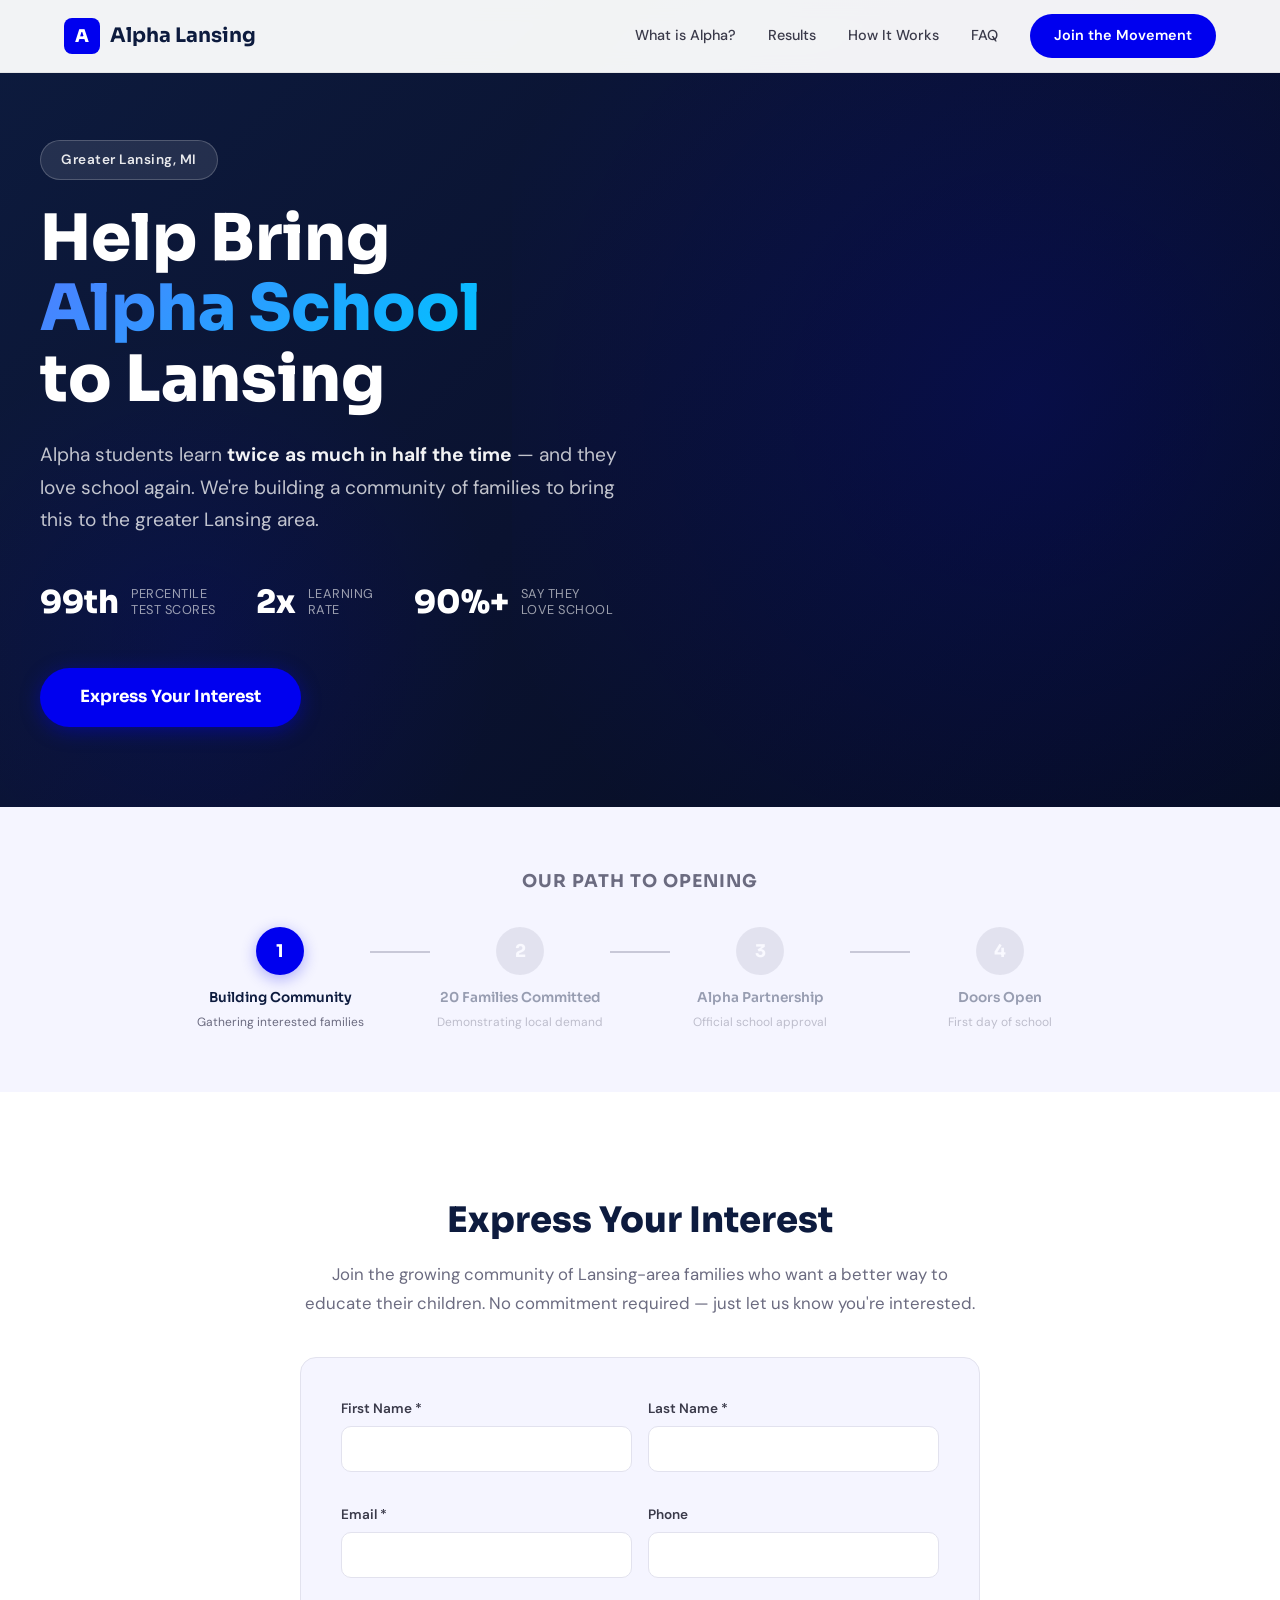
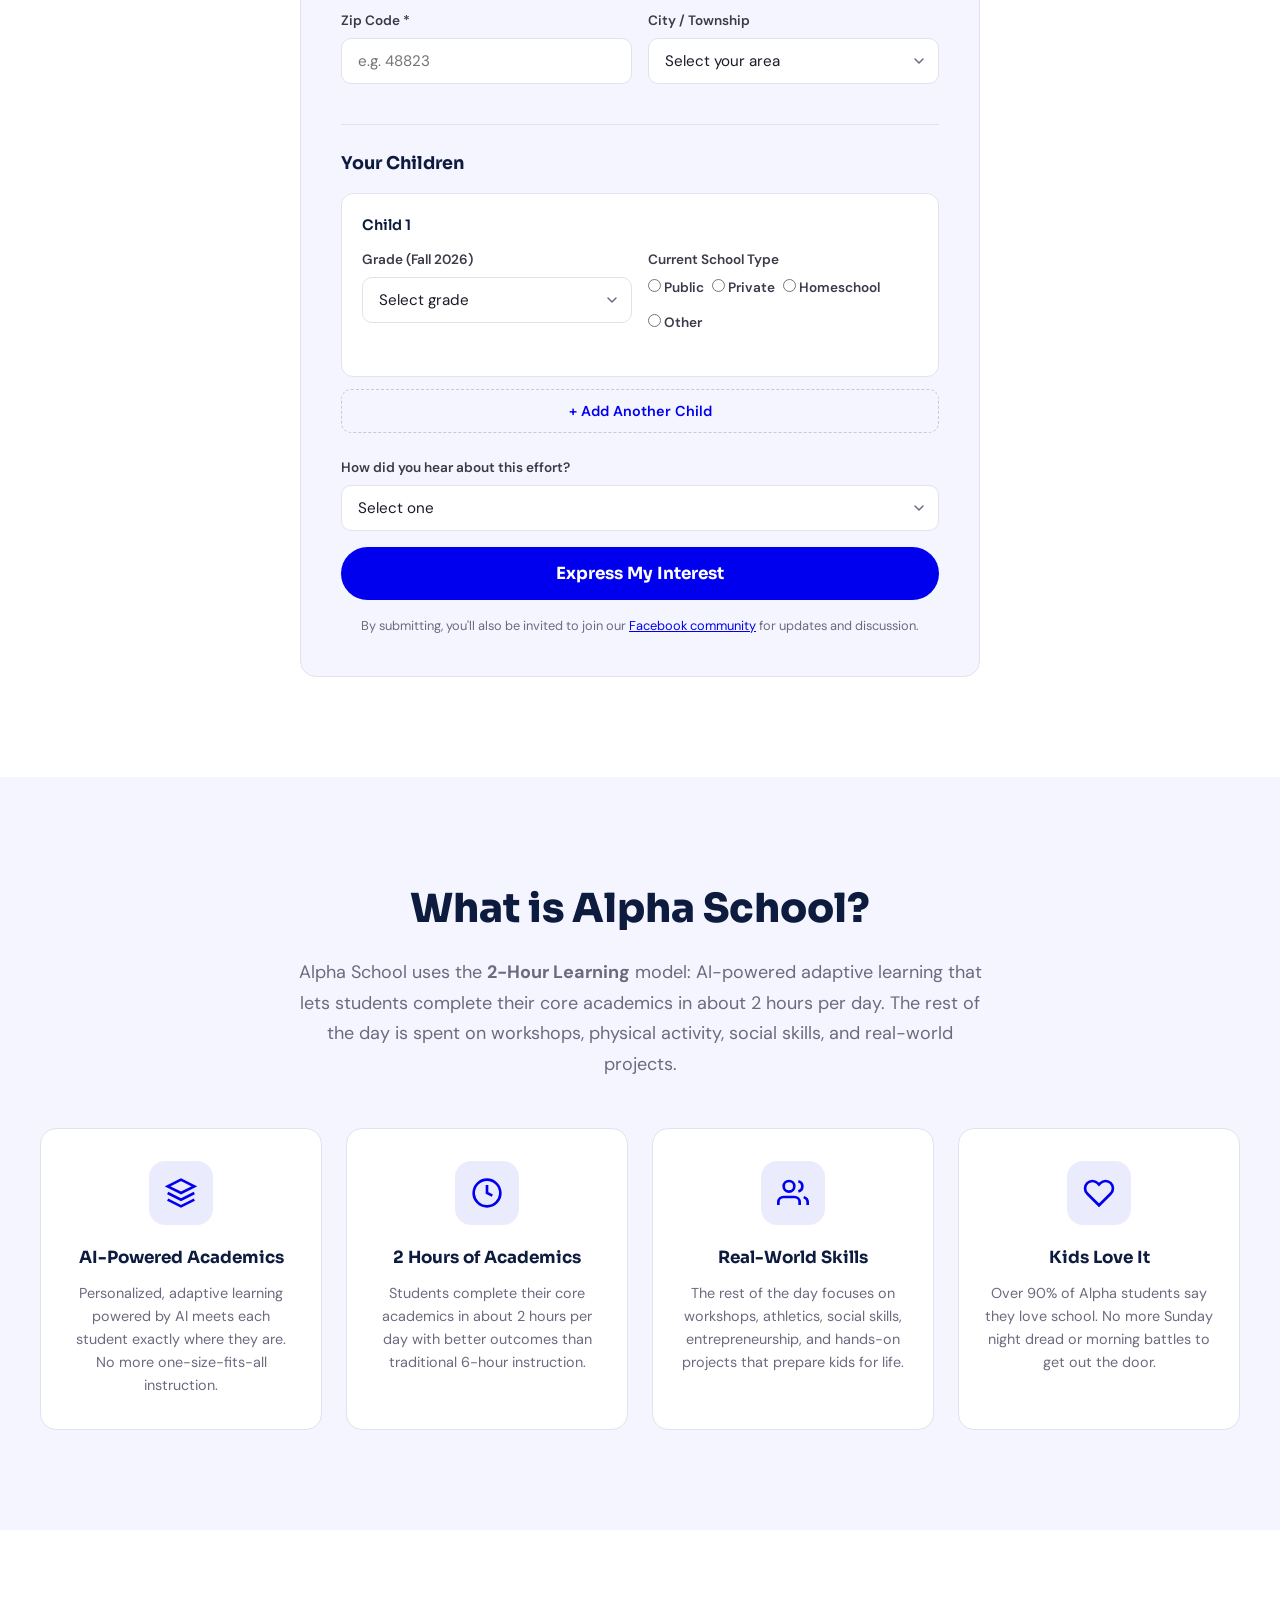
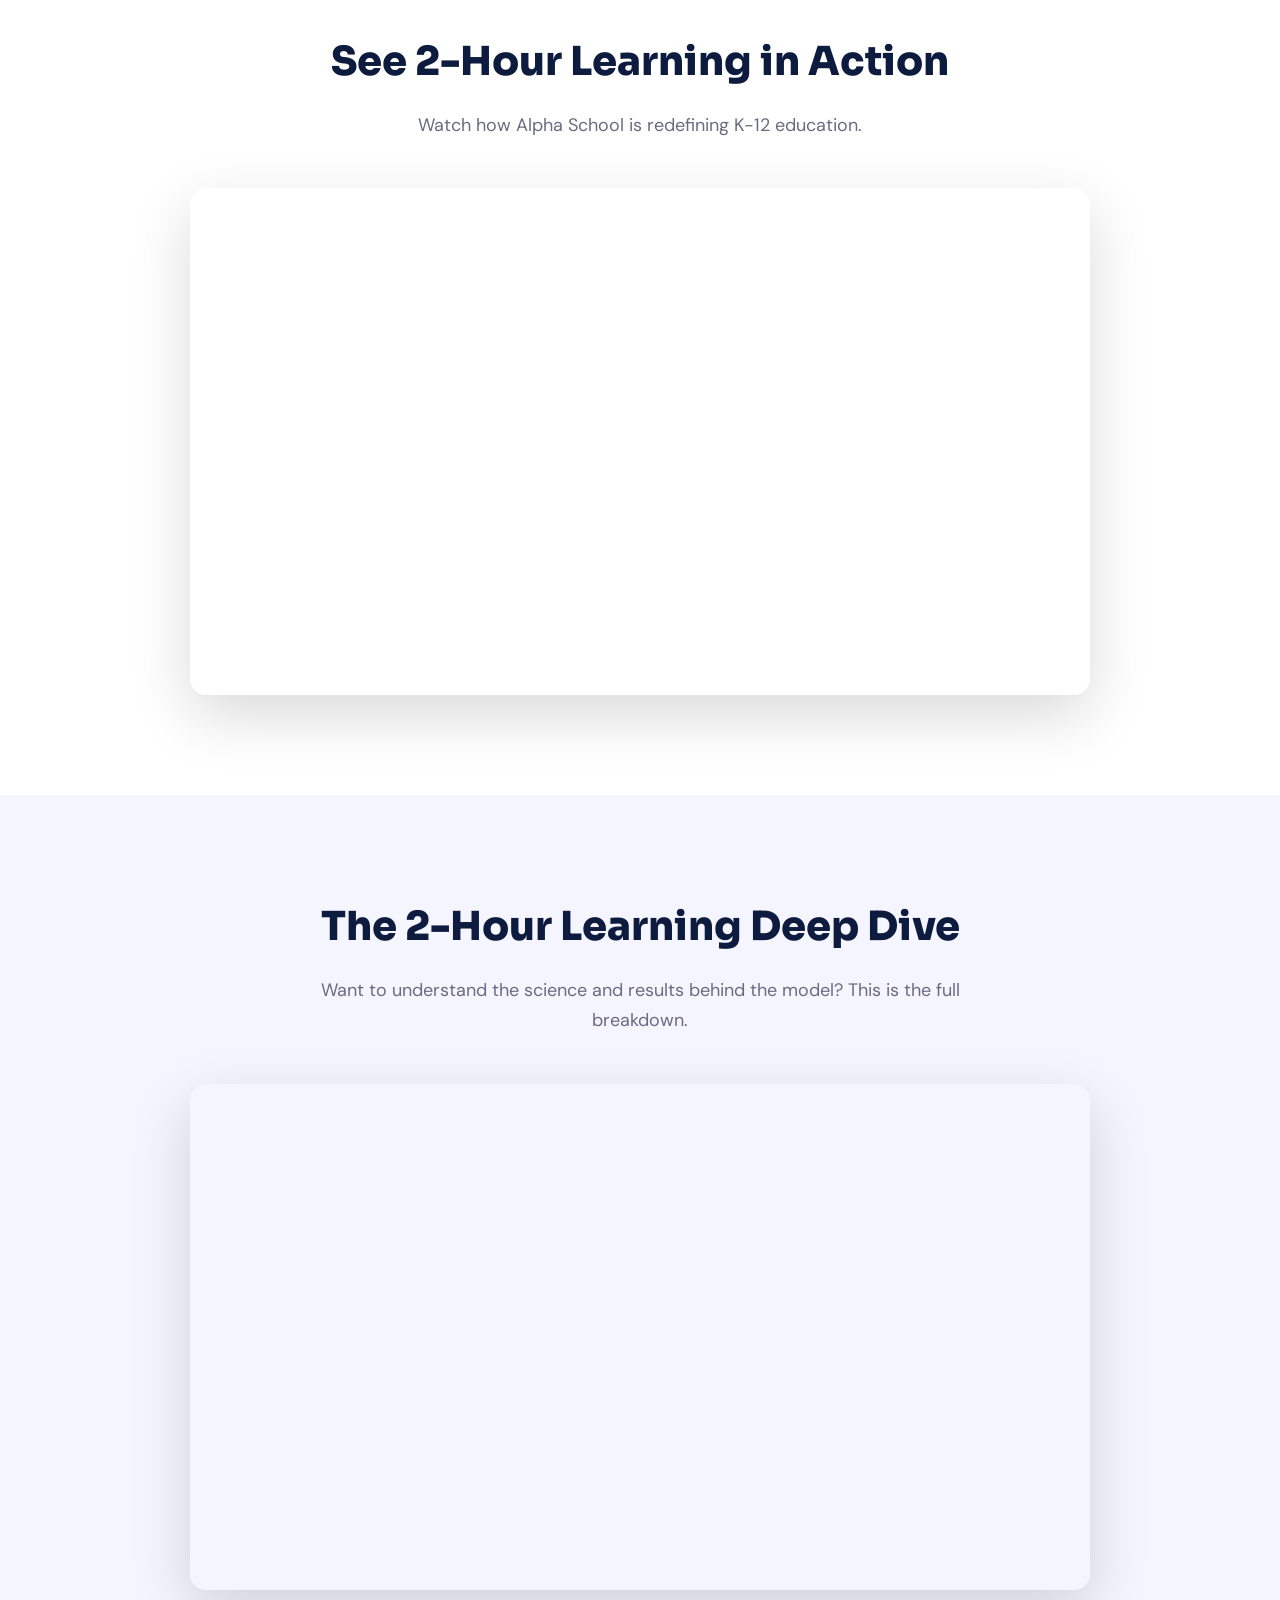
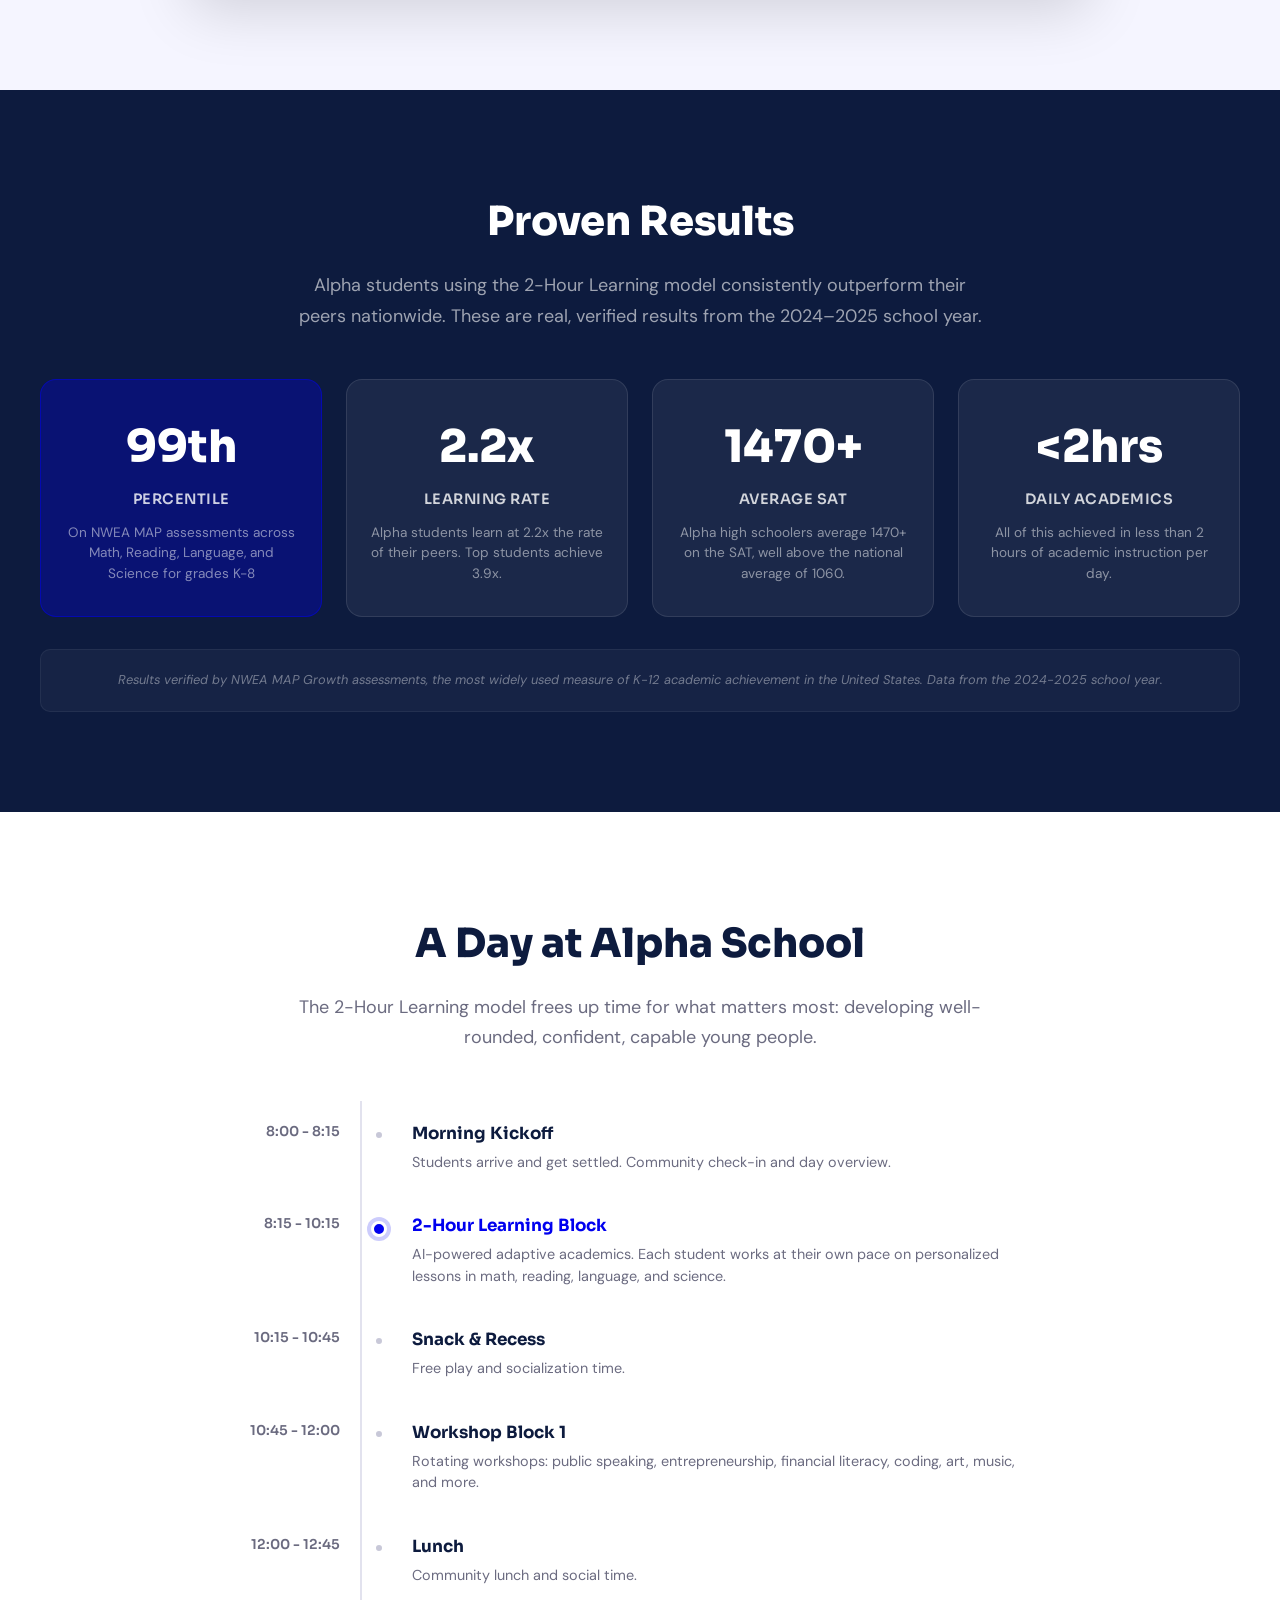
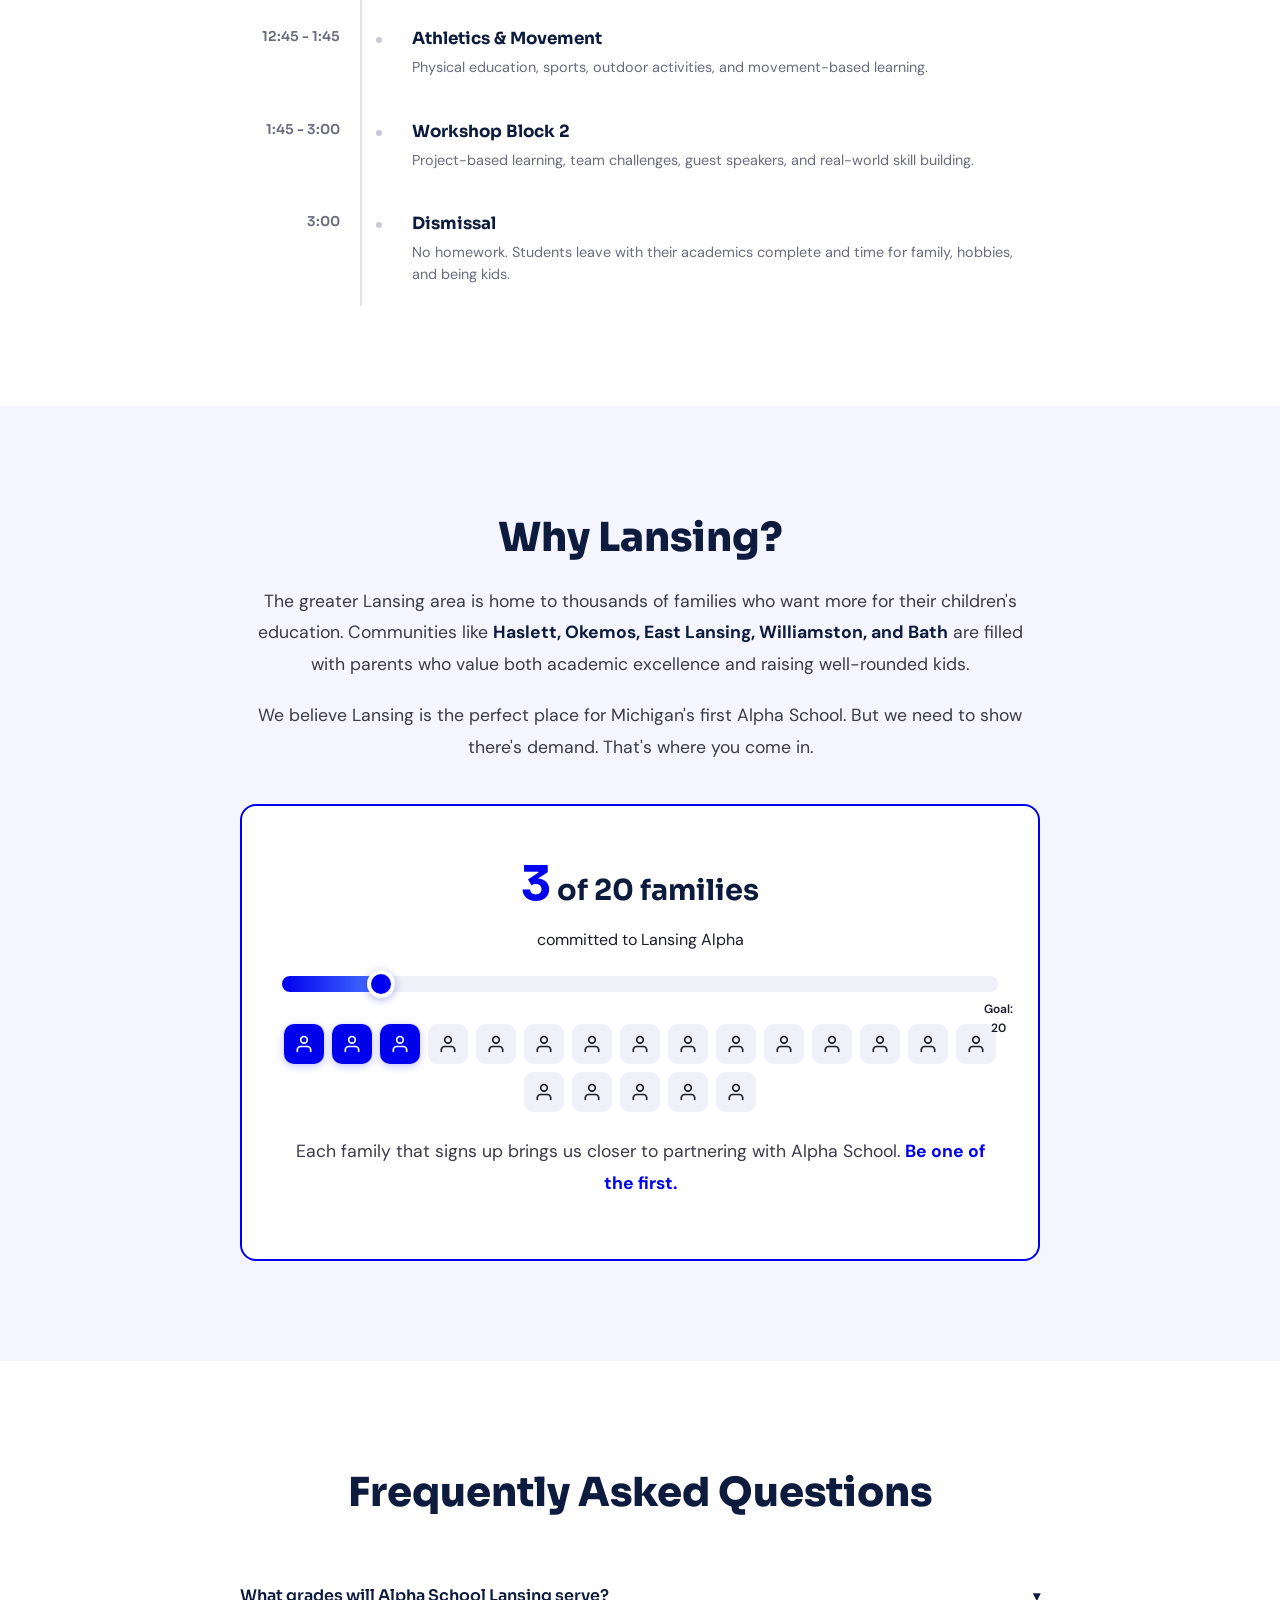
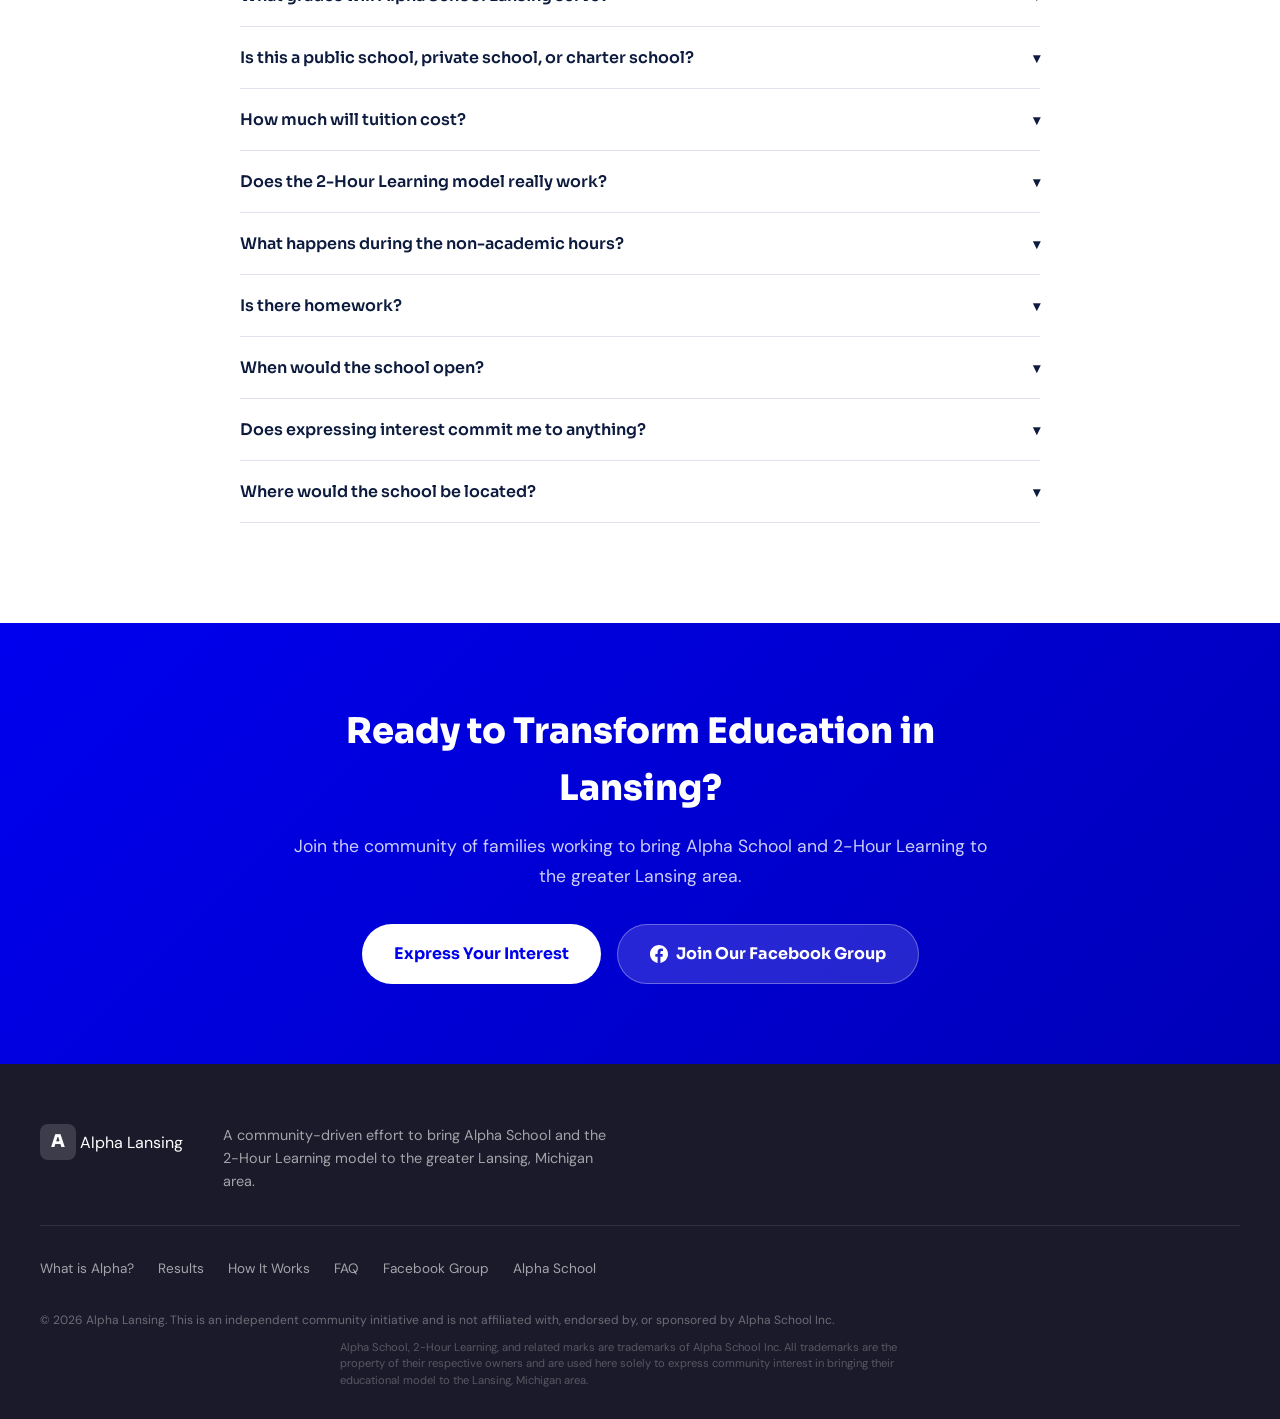
==== commit 1412d4d5: "Add animated family progress tracker and trademark disclaimer Replace static "20 families" box with " ====
--- a/index.html
+++ b/index.html
@@ -385,11 +385,21 @@
         <h2 class="section-title">Why Lansing?</h2>
         <p>The greater Lansing area is home to thousands of families who want more for their children's education. Communities like <strong>Haslett, Okemos, East Lansing, Williamston, and Bath</strong> are filled with parents who value both academic excellence and raising well-rounded kids.</p>
         <p>We believe Lansing is the perfect place for Michigan's first Alpha School. But we need to show there's demand. That's where you come in.</p>
-        <div class="lansing__goal">
-          <div class="lansing__goal-number" id="family-counter">20</div>
-          <div class="lansing__goal-text">
-            <strong>families committed</strong> is our first milestone to demonstrate demand and begin the process of partnering with Alpha School to bring 2-Hour Learning to our community.
-          </div>
+        <div class="lansing__tracker">
+          <div class="tracker__header">
+            <span class="tracker__count"><span class="tracker__count-number" id="family-counter">3</span> of 20 families</span>
+            <span class="tracker__label">committed to Lansing Alpha</span>
+          </div>
+          <div class="tracker__bar">
+            <div class="tracker__bar-fill" id="tracker-fill"></div>
+            <div class="tracker__bar-milestone" style="left: 100%;">
+              <span class="tracker__bar-milestone-label">Goal: 20</span>
+            </div>
+          </div>
+          <div class="tracker__families" id="tracker-families">
+            <!-- 20 family icons rendered by JS -->
+          </div>
+          <p class="tracker__cta">Each family that signs up brings us closer to partnering with Alpha School. <strong>Be one of the first.</strong></p>
         </div>
       </div>
     </div>
@@ -519,7 +529,8 @@
         <a href="https://www.alphaschool.com" target="_blank" rel="noopener">Alpha School</a>
       </div>
       <div class="footer__bottom">
-        <p>&copy; 2025 Alpha Lansing. This is a community initiative and is not officially affiliated with Alpha School Inc.</p>
+        <p>&copy; 2026 Alpha Lansing. This is an independent community initiative and is not affiliated with, endorsed by, or sponsored by Alpha School Inc.</p>
+        <p class="footer__trademark">Alpha School, 2-Hour Learning, and related marks are trademarks of Alpha School Inc. All trademarks are the property of their respective owners and are used here solely to express community interest in bringing their educational model to the Lansing, Michigan area.</p>
       </div>
     </div>
   </footer>
--- a/styles.css
+++ b/styles.css
@@ -979,30 +979,123 @@
   color: var(--navy);
 }
 
-.lansing__goal {
-  display: flex;
-  align-items: center;
-  gap: 24px;
+.lansing__tracker {
   background: var(--white);
   border-radius: var(--border-radius);
-  padding: 32px;
+  padding: 40px;
   margin-top: 40px;
   border: 2px solid var(--blue);
-  text-align: left;
-}
-
-.lansing__goal-number {
-  font-family: var(--font-heading);
-  font-size: 3.5rem;
-  font-weight: 800;
+  text-align: center;
+}
+
+.tracker__header {
+  margin-bottom: 24px;
+}
+
+.tracker__count {
+  display: block;
+  font-family: var(--font-heading);
+  font-size: 1.8rem;
+  font-weight: 700;
+  color: var(--navy);
+}
+
+.tracker__count-number {
+  font-size: 3rem;
   color: var(--blue);
-  flex-shrink: 0;
-}
-
-.lansing__goal-text {
-  font-size: 1.05rem;
+}
+
+.tracker__label {
+  display: block;
+  font-size: 1rem;
+  color: var(--gray-600);
+  margin-top: 4px;
+}
+
+.tracker__bar {
+  position: relative;
+  height: 16px;
+  background: var(--gray-100);
+  border-radius: 99px;
+  overflow: visible;
+  margin-bottom: 32px;
+}
+
+.tracker__bar-fill {
+  height: 100%;
+  width: 0%;
+  background: linear-gradient(90deg, var(--blue), #4f7fff);
+  border-radius: 99px;
+  transition: width 1.5s cubic-bezier(0.22, 1, 0.36, 1);
+  position: relative;
+}
+
+.tracker__bar-fill::after {
+  content: '';
+  position: absolute;
+  right: -6px;
+  top: 50%;
+  transform: translateY(-50%);
+  width: 28px;
+  height: 28px;
+  background: var(--blue);
+  border: 4px solid var(--white);
+  border-radius: 50%;
+  box-shadow: 0 2px 8px rgba(0, 0, 238, 0.3);
+}
+
+.tracker__bar-milestone {
+  position: absolute;
+  top: 24px;
+  transform: translateX(-50%);
+  font-size: 0.75rem;
+  color: var(--gray-600);
+  font-weight: 600;
+}
+
+.tracker__families {
+  display: flex;
+  flex-wrap: wrap;
+  justify-content: center;
+  gap: 8px;
+  margin-bottom: 24px;
+}
+
+.tracker__family {
+  width: 40px;
+  height: 40px;
+  border-radius: 10px;
+  display: flex;
+  align-items: center;
+  justify-content: center;
+  font-size: 1.2rem;
+  transition: all 0.4s ease;
+  background: var(--gray-100);
+  color: var(--gray-400);
+}
+
+.tracker__family--active {
+  background: var(--blue);
+  color: var(--white);
+  box-shadow: 0 2px 8px rgba(0, 0, 238, 0.25);
+  animation: familyPop 0.5s ease both;
+}
+
+@keyframes familyPop {
+  0% { transform: scale(0.5); opacity: 0; }
+  70% { transform: scale(1.15); }
+  100% { transform: scale(1); opacity: 1; }
+}
+
+.tracker__cta {
+  font-size: 1rem;
   color: var(--gray-700);
   line-height: 1.6;
+  margin: 0;
+}
+
+.tracker__cta strong {
+  color: var(--blue);
 }
 
 /* ========================================
@@ -1202,6 +1295,16 @@
 .footer__bottom p {
   font-size: 0.75rem;
   opacity: 0.6;
+}
+
+.footer__trademark {
+  margin-top: 8px;
+  font-size: 0.7rem !important;
+  opacity: 0.45 !important;
+  max-width: 600px;
+  margin-left: auto;
+  margin-right: auto;
+  line-height: 1.5;
 }
 
 /* ========================================
@@ -1354,9 +1457,28 @@
     color: var(--blue);
   }
 
-  .lansing__goal {
-    flex-direction: column;
-    text-align: center;
+  .lansing__tracker {
+    padding: 24px;
+  }
+
+  .tracker__count-number {
+    font-size: 2.4rem;
+  }
+
+  .tracker__count {
+    font-size: 1.4rem;
+  }
+
+  .tracker__family {
+    width: 32px;
+    height: 32px;
+    border-radius: 8px;
+    font-size: 1rem;
+  }
+
+  .tracker__family svg {
+    width: 16px;
+    height: 16px;
   }
 
   .bottom-cta h2 {
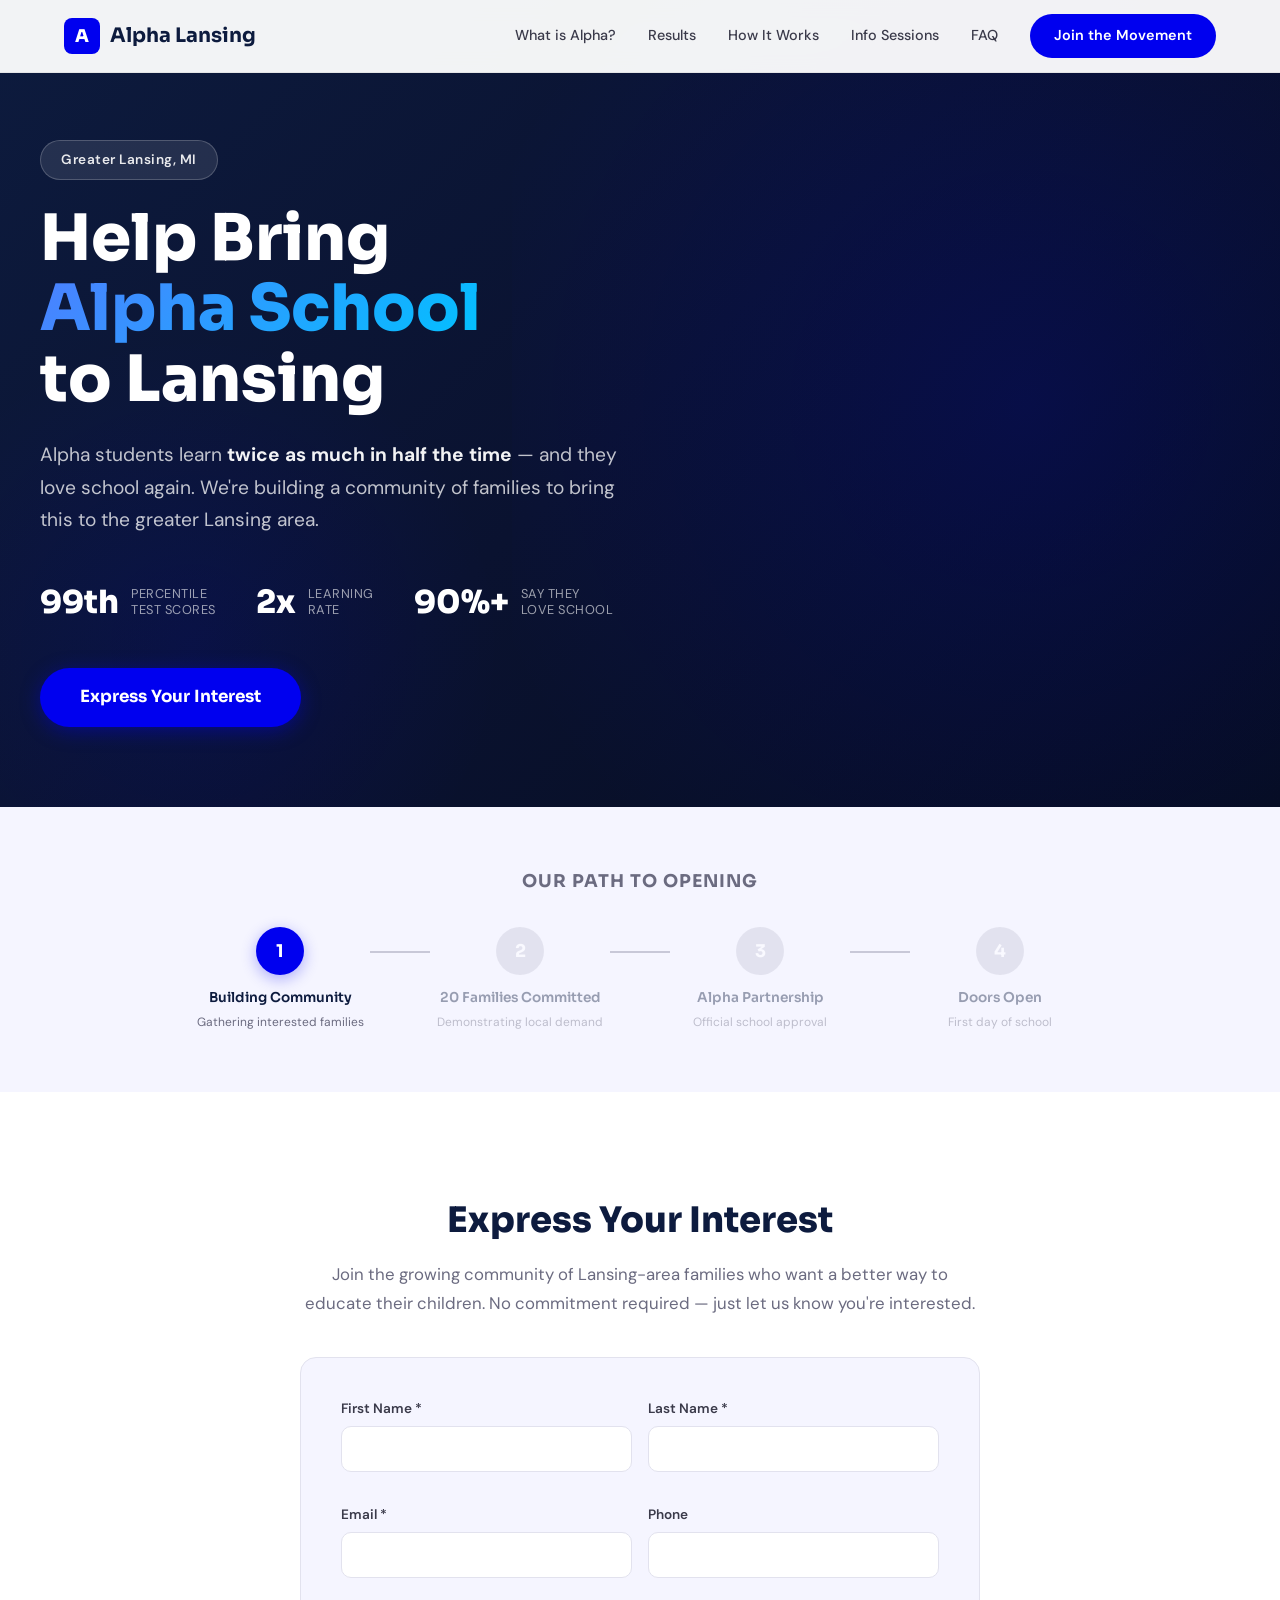
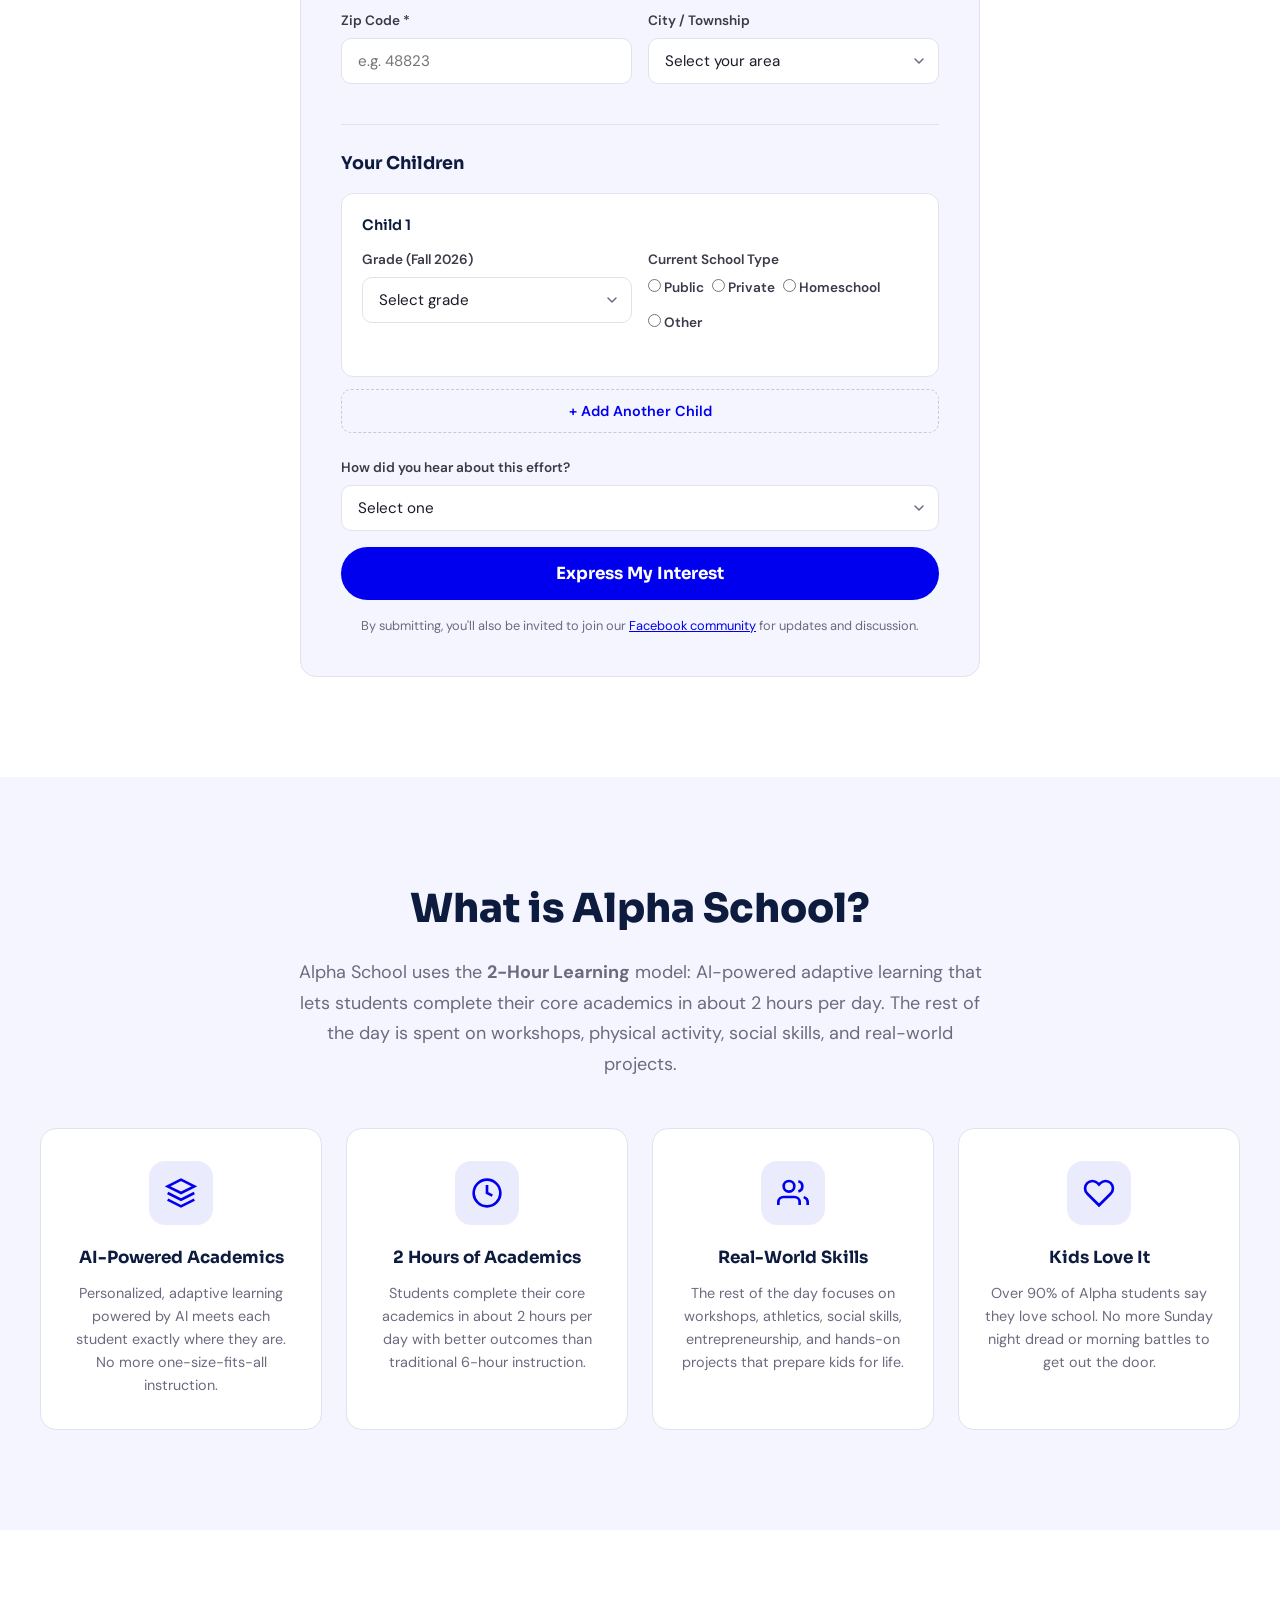
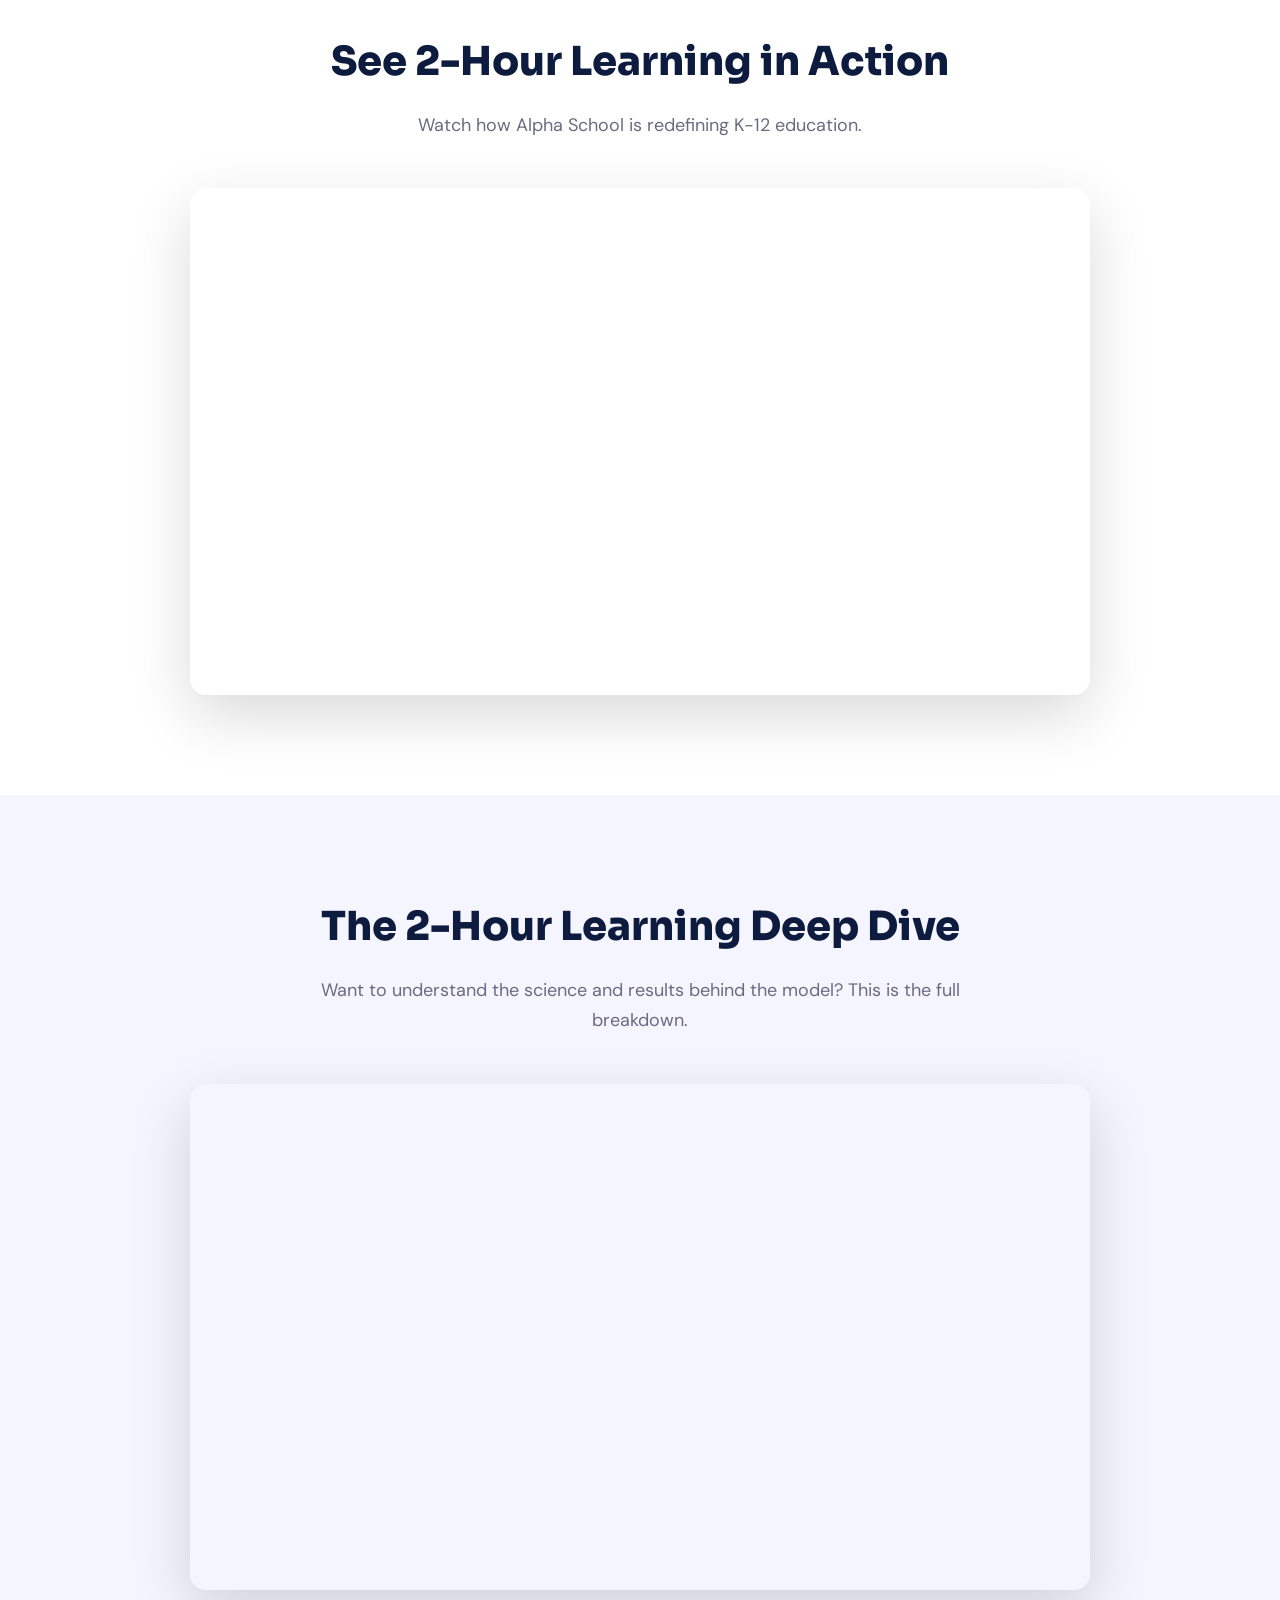
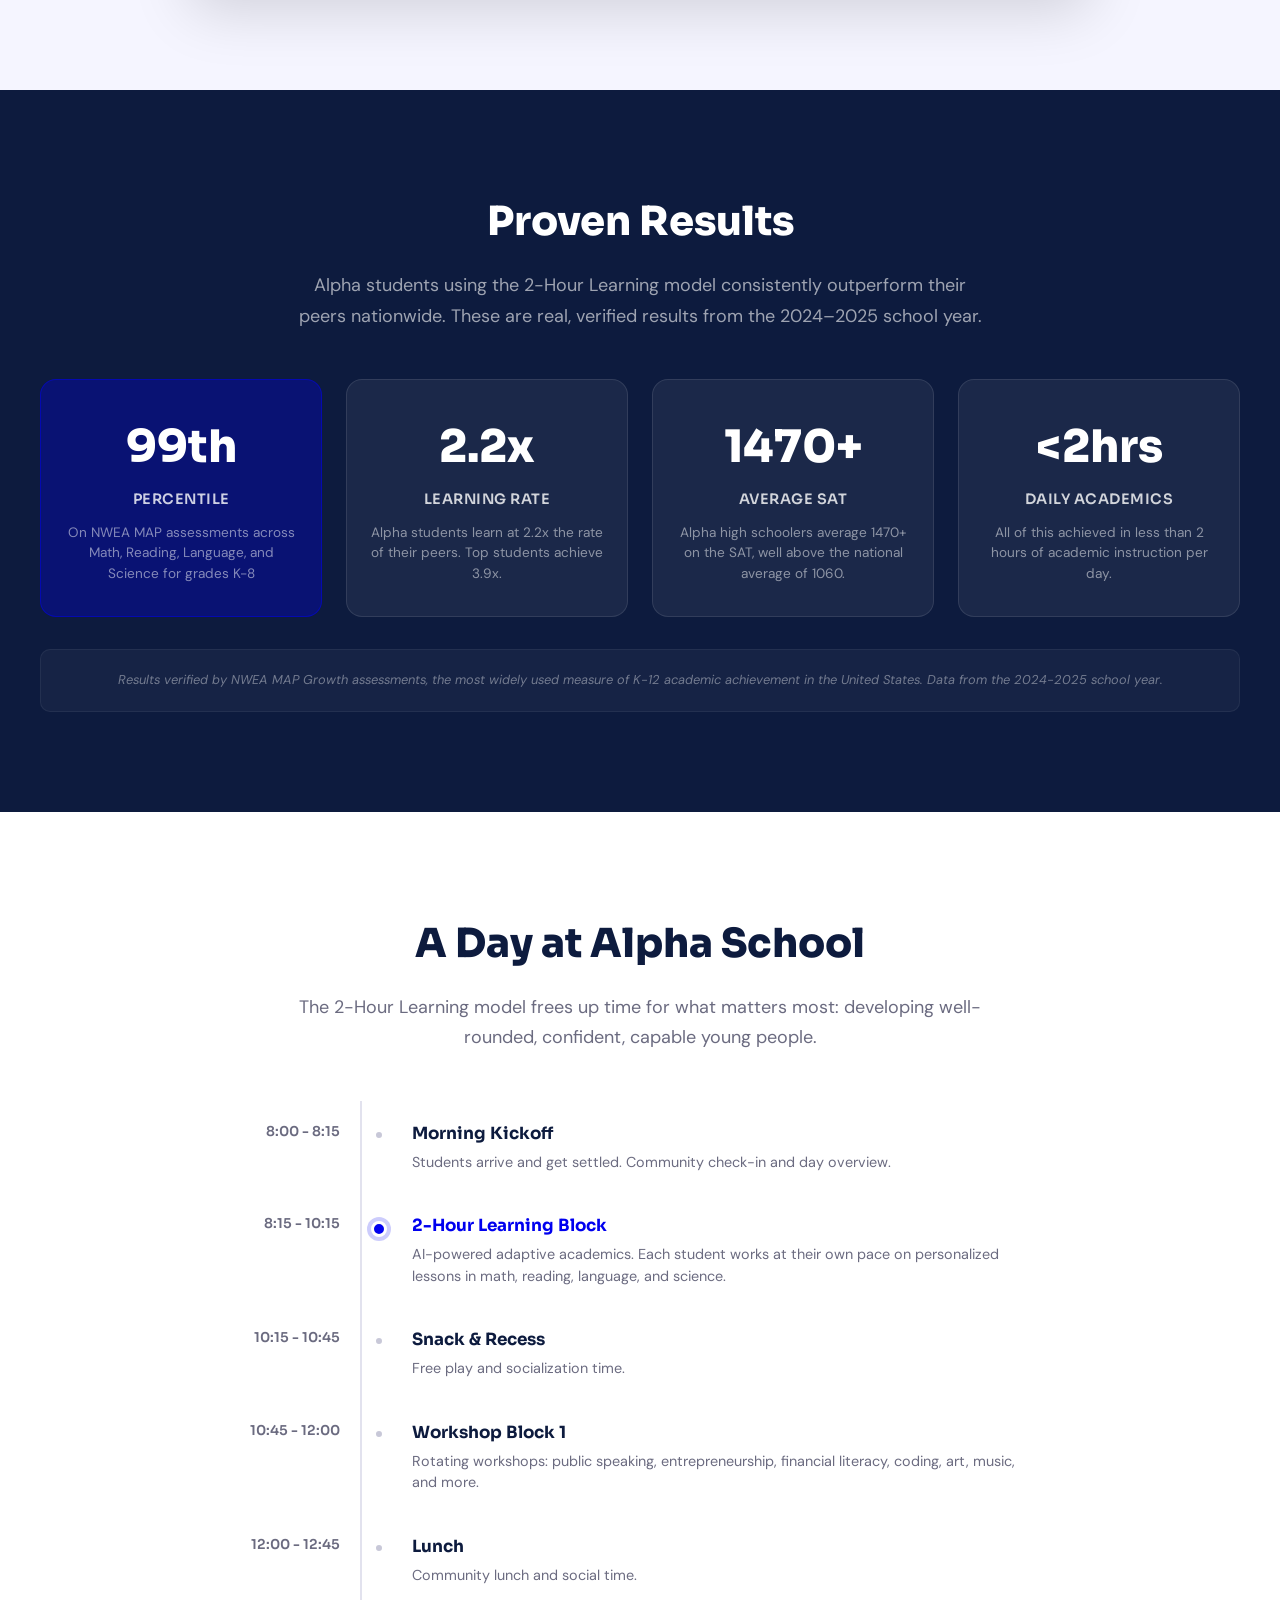
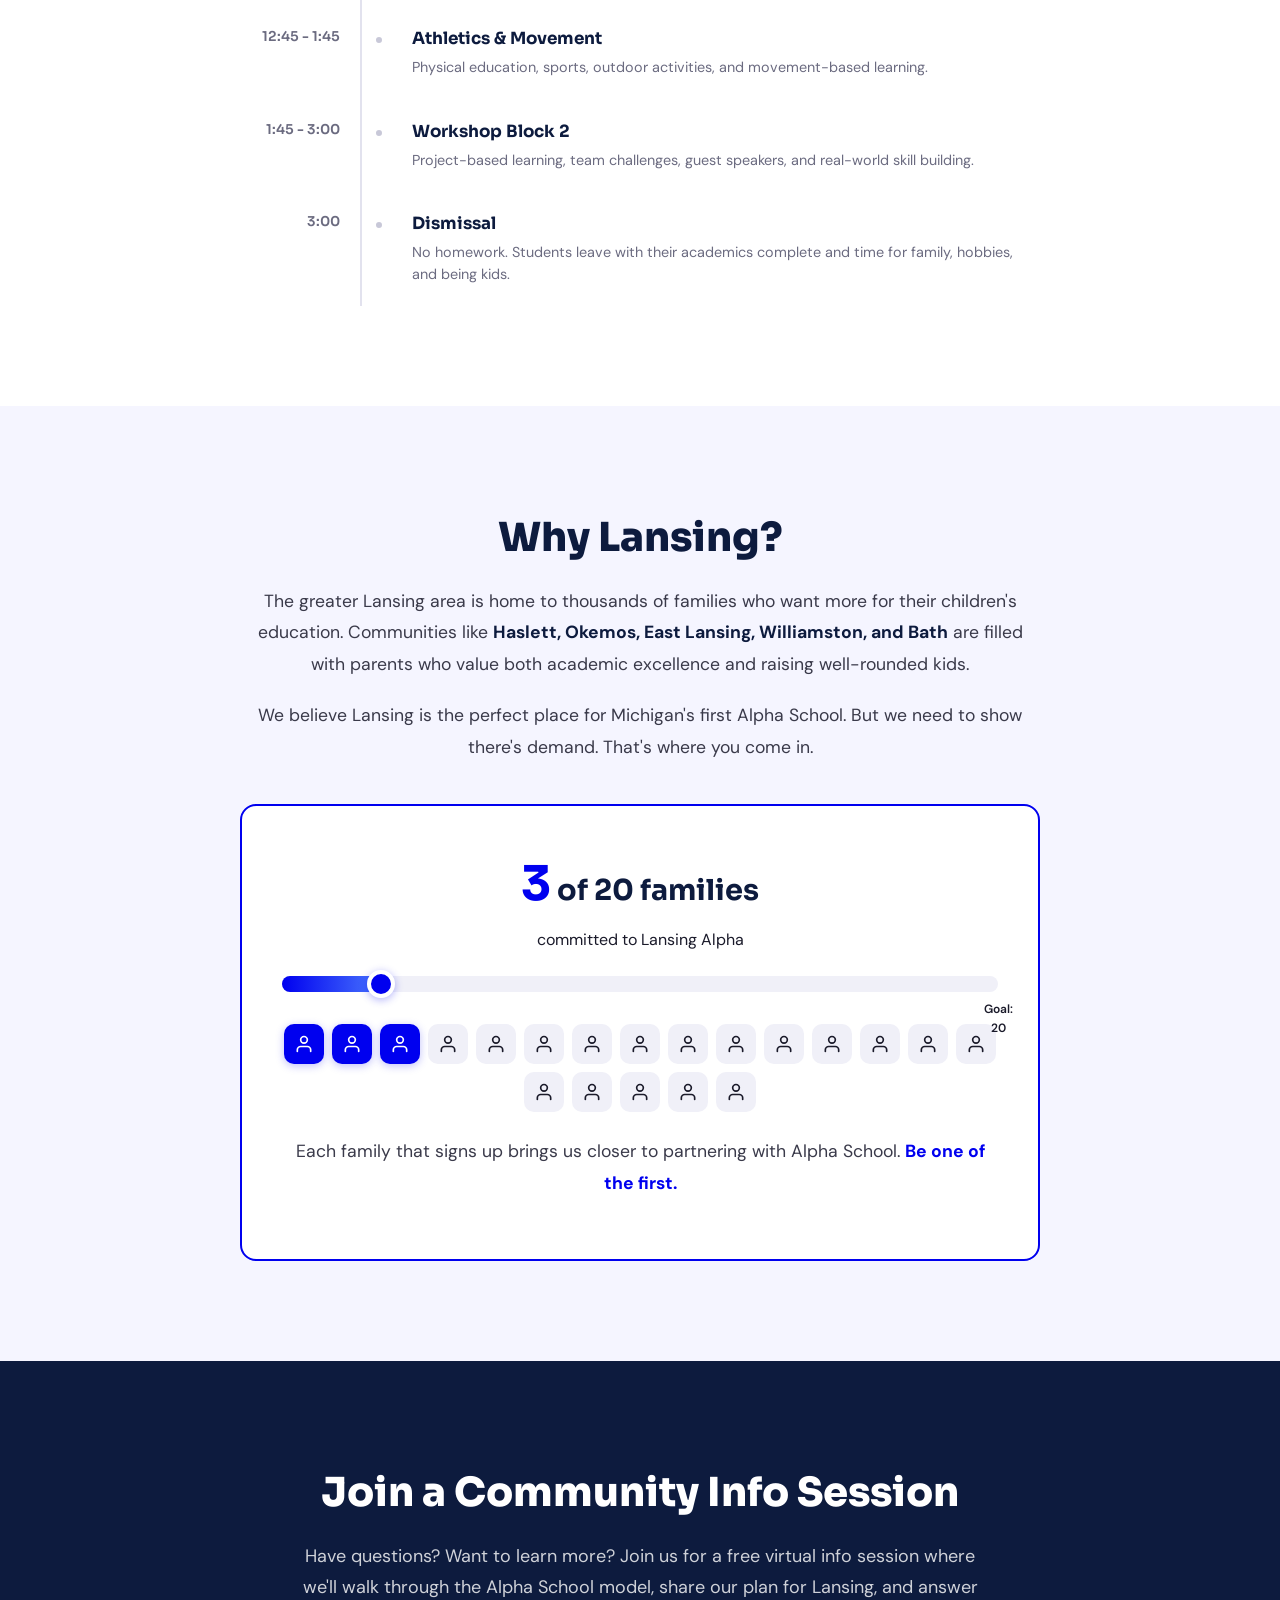
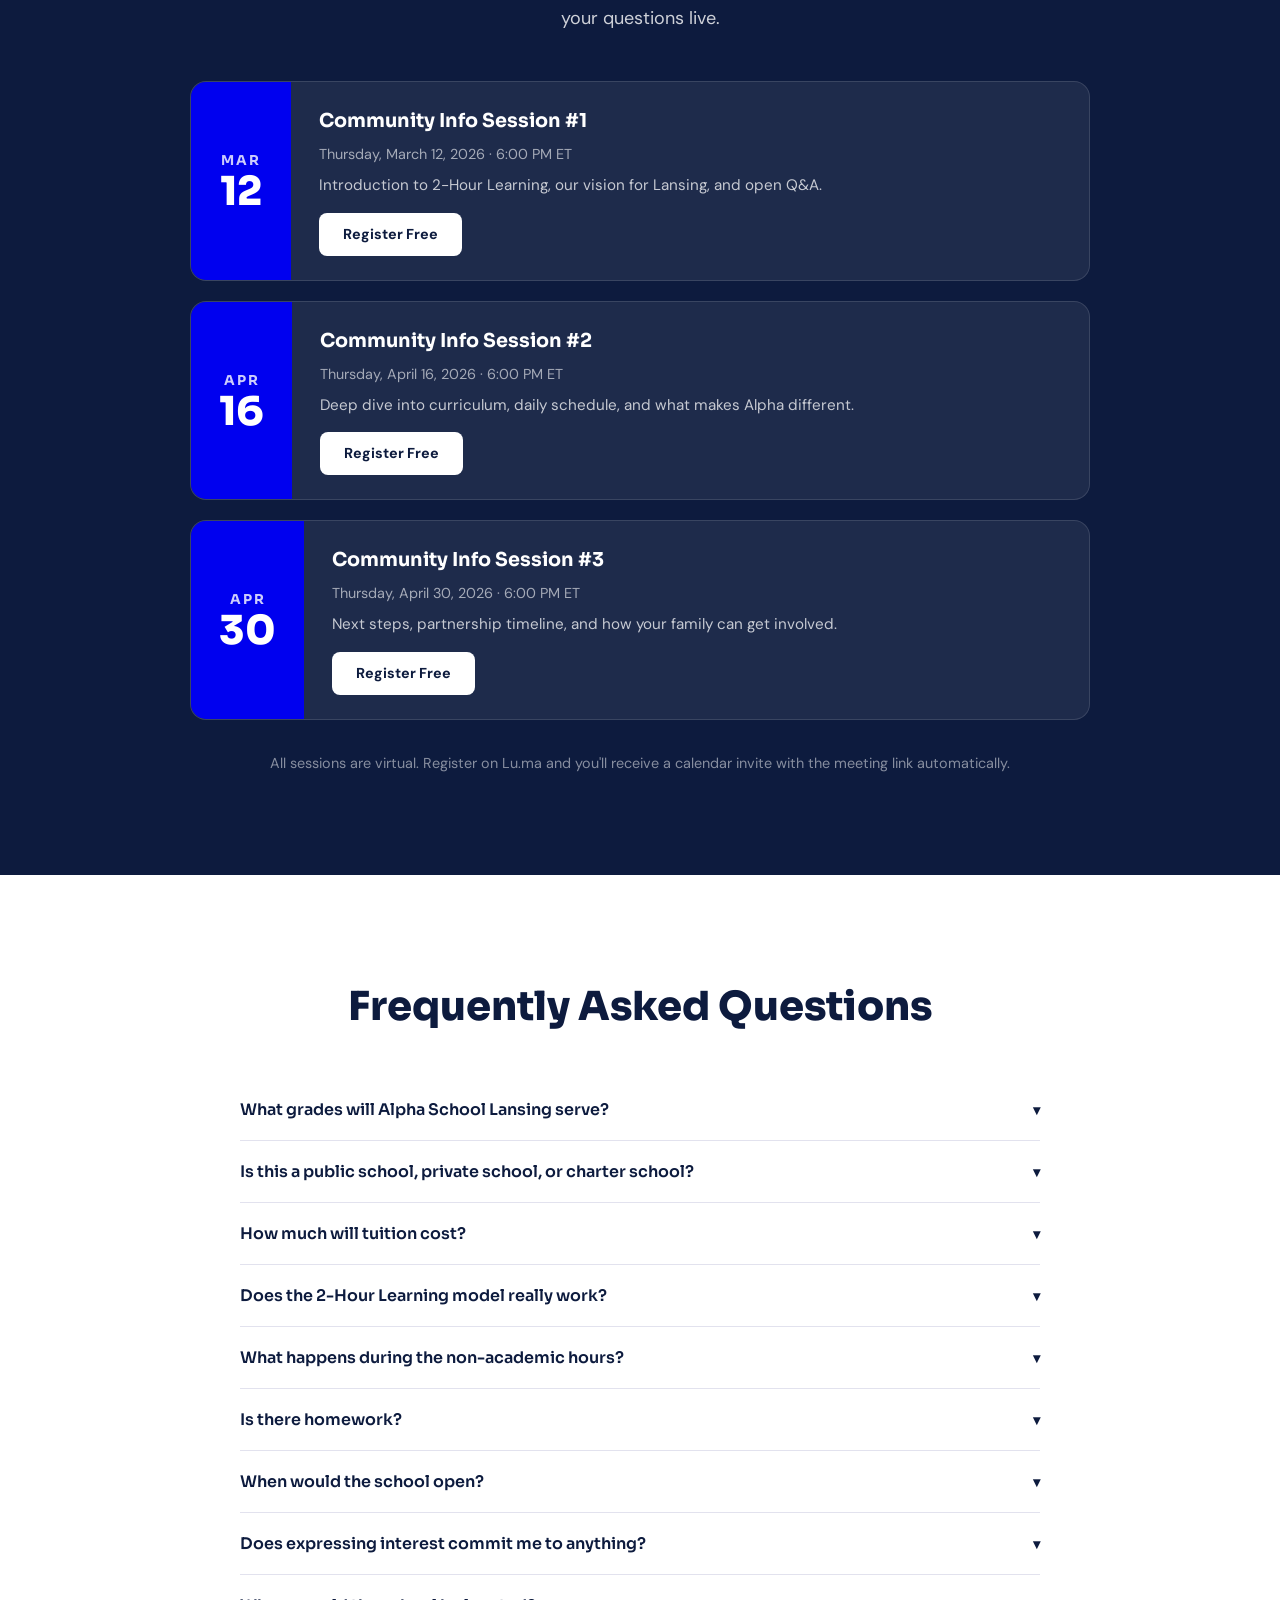
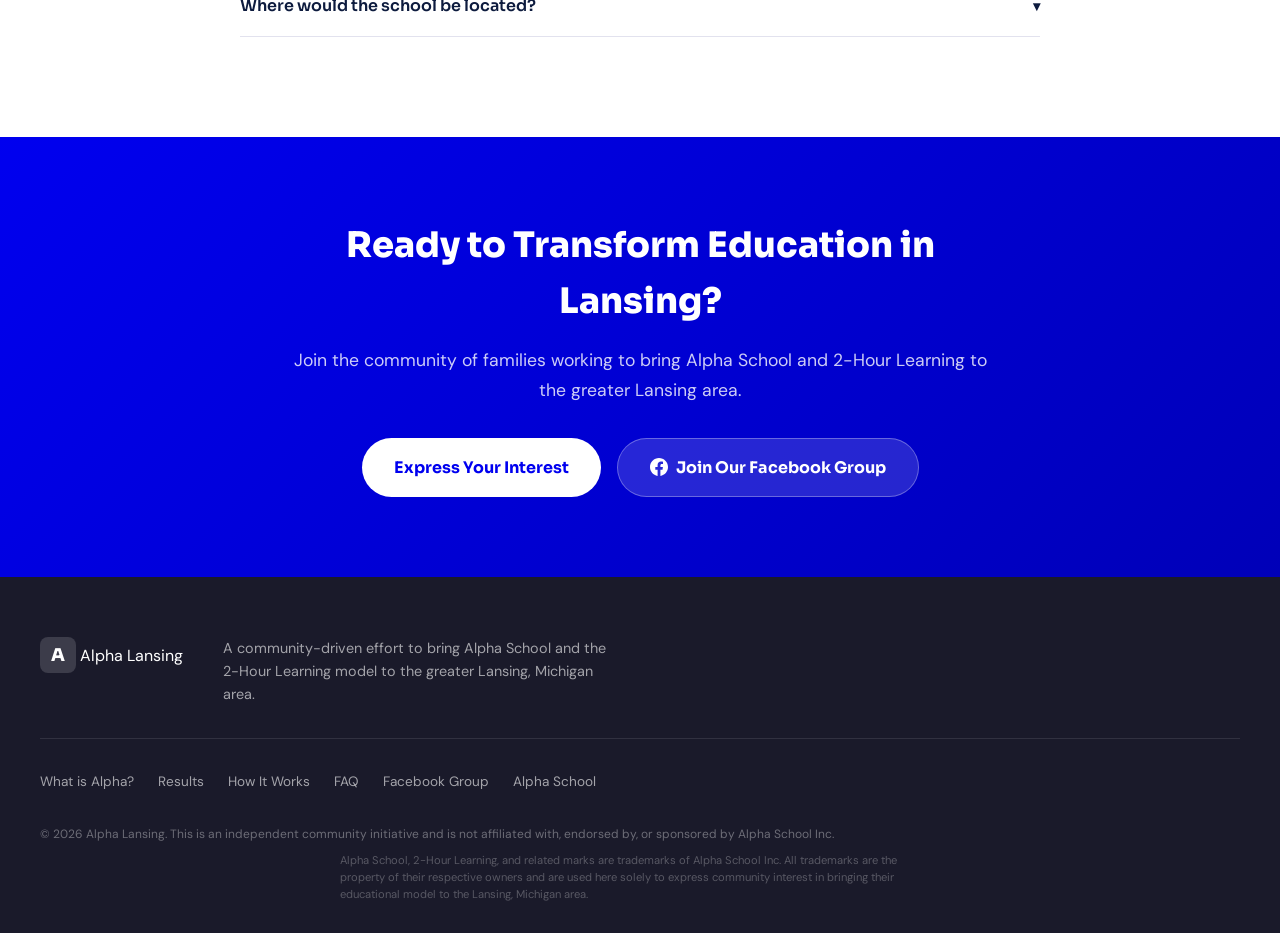
==== commit 40bba530: "Add community info sessions section with Lu.ma registration Three virtual info sessions scheduled: -" ====
--- a/index.html
+++ b/index.html
@@ -28,6 +28,7 @@
         <a href="#what-is-alpha">What is Alpha?</a>
         <a href="#results">Results</a>
         <a href="#how-it-works">How It Works</a>
+        <a href="#meetings">Info Sessions</a>
         <a href="#faq">FAQ</a>
         <a href="#signup" class="nav__cta">Join the Movement</a>
       </div>
@@ -405,6 +406,53 @@
     </div>
   </section>
 
+  <!-- Community Meetings -->
+  <section class="meetings" id="meetings">
+    <div class="meetings__container">
+      <h2 class="section-title">Join a Community Info Session</h2>
+      <p class="section-subtitle">Have questions? Want to learn more? Join us for a free virtual info session where we'll walk through the Alpha School model, share our plan for Lansing, and answer your questions live.</p>
+      <div class="meetings__grid">
+        <div class="meetings__card">
+          <div class="meetings__date">
+            <span class="meetings__month">MAR</span>
+            <span class="meetings__day">12</span>
+          </div>
+          <div class="meetings__info">
+            <h3>Community Info Session #1</h3>
+            <p class="meetings__meta">Thursday, March 12, 2026 &middot; 6:00 PM ET</p>
+            <p class="meetings__desc">Introduction to 2-Hour Learning, our vision for Lansing, and open Q&A.</p>
+            <a href="https://lu.ma/lansing-alpha-session1" target="_blank" rel="noopener" class="meetings__register" data-meeting="1">Register Free</a>
+          </div>
+        </div>
+        <div class="meetings__card">
+          <div class="meetings__date">
+            <span class="meetings__month">APR</span>
+            <span class="meetings__day">16</span>
+          </div>
+          <div class="meetings__info">
+            <h3>Community Info Session #2</h3>
+            <p class="meetings__meta">Thursday, April 16, 2026 &middot; 6:00 PM ET</p>
+            <p class="meetings__desc">Deep dive into curriculum, daily schedule, and what makes Alpha different.</p>
+            <a href="https://lu.ma/lansing-alpha-session2" target="_blank" rel="noopener" class="meetings__register" data-meeting="2">Register Free</a>
+          </div>
+        </div>
+        <div class="meetings__card">
+          <div class="meetings__date">
+            <span class="meetings__month">APR</span>
+            <span class="meetings__day">30</span>
+          </div>
+          <div class="meetings__info">
+            <h3>Community Info Session #3</h3>
+            <p class="meetings__meta">Thursday, April 30, 2026 &middot; 6:00 PM ET</p>
+            <p class="meetings__desc">Next steps, partnership timeline, and how your family can get involved.</p>
+            <a href="https://lu.ma/lansing-alpha-session3" target="_blank" rel="noopener" class="meetings__register" data-meeting="3">Register Free</a>
+          </div>
+        </div>
+      </div>
+      <p class="meetings__note">All sessions are virtual. Register on Lu.ma and you'll receive a calendar invite with the meeting link automatically.</p>
+    </div>
+  </section>
+
   <!-- FAQ Section -->
   <section class="faq" id="faq">
     <div class="faq__container">
--- a/styles.css
+++ b/styles.css
@@ -1099,6 +1099,129 @@
 }
 
 /* ========================================
+   Community Meetings
+   ======================================== */
+.meetings {
+  padding: var(--section-padding);
+  padding-left: 24px;
+  padding-right: 24px;
+  background: var(--navy);
+}
+
+.meetings__container {
+  max-width: 900px;
+  margin: 0 auto;
+}
+
+.meetings .section-title,
+.meetings .section-subtitle {
+  color: var(--white);
+}
+
+.meetings .section-subtitle {
+  opacity: 0.8;
+}
+
+.meetings__grid {
+  display: flex;
+  flex-direction: column;
+  gap: 20px;
+  margin-top: 48px;
+}
+
+.meetings__card {
+  display: flex;
+  align-items: stretch;
+  background: rgba(255, 255, 255, 0.07);
+  border: 1px solid rgba(255, 255, 255, 0.12);
+  border-radius: var(--border-radius);
+  overflow: hidden;
+  transition: transform 0.3s ease, border-color 0.3s ease;
+}
+
+.meetings__card:hover {
+  transform: translateY(-2px);
+  border-color: rgba(255, 255, 255, 0.25);
+}
+
+.meetings__date {
+  display: flex;
+  flex-direction: column;
+  align-items: center;
+  justify-content: center;
+  padding: 24px 28px;
+  background: var(--blue);
+  min-width: 100px;
+}
+
+.meetings__month {
+  font-family: var(--font-heading);
+  font-size: 0.85rem;
+  font-weight: 700;
+  color: rgba(255, 255, 255, 0.8);
+  text-transform: uppercase;
+  letter-spacing: 2px;
+}
+
+.meetings__day {
+  font-family: var(--font-heading);
+  font-size: 2.5rem;
+  font-weight: 800;
+  color: var(--white);
+  line-height: 1;
+}
+
+.meetings__info {
+  padding: 24px 28px;
+  flex: 1;
+}
+
+.meetings__info h3 {
+  font-family: var(--font-heading);
+  font-size: 1.2rem;
+  font-weight: 700;
+  color: var(--white);
+  margin-bottom: 6px;
+}
+
+.meetings__meta {
+  font-size: 0.9rem;
+  color: rgba(255, 255, 255, 0.6);
+  margin-bottom: 8px;
+}
+
+.meetings__desc {
+  font-size: 0.95rem;
+  color: rgba(255, 255, 255, 0.75);
+  line-height: 1.5;
+  margin-bottom: 16px;
+}
+
+.meetings__register {
+  display: inline-block;
+  padding: 10px 24px;
+  background: var(--white);
+  color: var(--navy);
+  font-weight: 700;
+  font-size: 0.9rem;
+  border-radius: 8px;
+  text-decoration: none;
+  transition: background 0.2s ease, transform 0.2s ease;
+}
+
+.meetings__register:hover {
+  background: var(--off-white);
+  transform: translateY(-1px);
+}
+
+.meetings__note {
+  text-align: center;
+  font-size: 0.9rem;
+  color: rgba(255, 255, 255, 0.5);
+  margin-top: 32px;
+}
+
+/* ========================================
    FAQ
    ======================================== */
 .faq {
@@ -1481,6 +1604,25 @@
     height: 16px;
   }
 
+  .meetings__card {
+    flex-direction: column;
+  }
+
+  .meetings__date {
+    flex-direction: row;
+    gap: 8px;
+    padding: 14px 20px;
+    min-width: auto;
+  }
+
+  .meetings__day {
+    font-size: 1.8rem;
+  }
+
+  .meetings__info {
+    padding: 20px;
+  }
+
   .bottom-cta h2 {
     font-size: 1.8rem;
   }
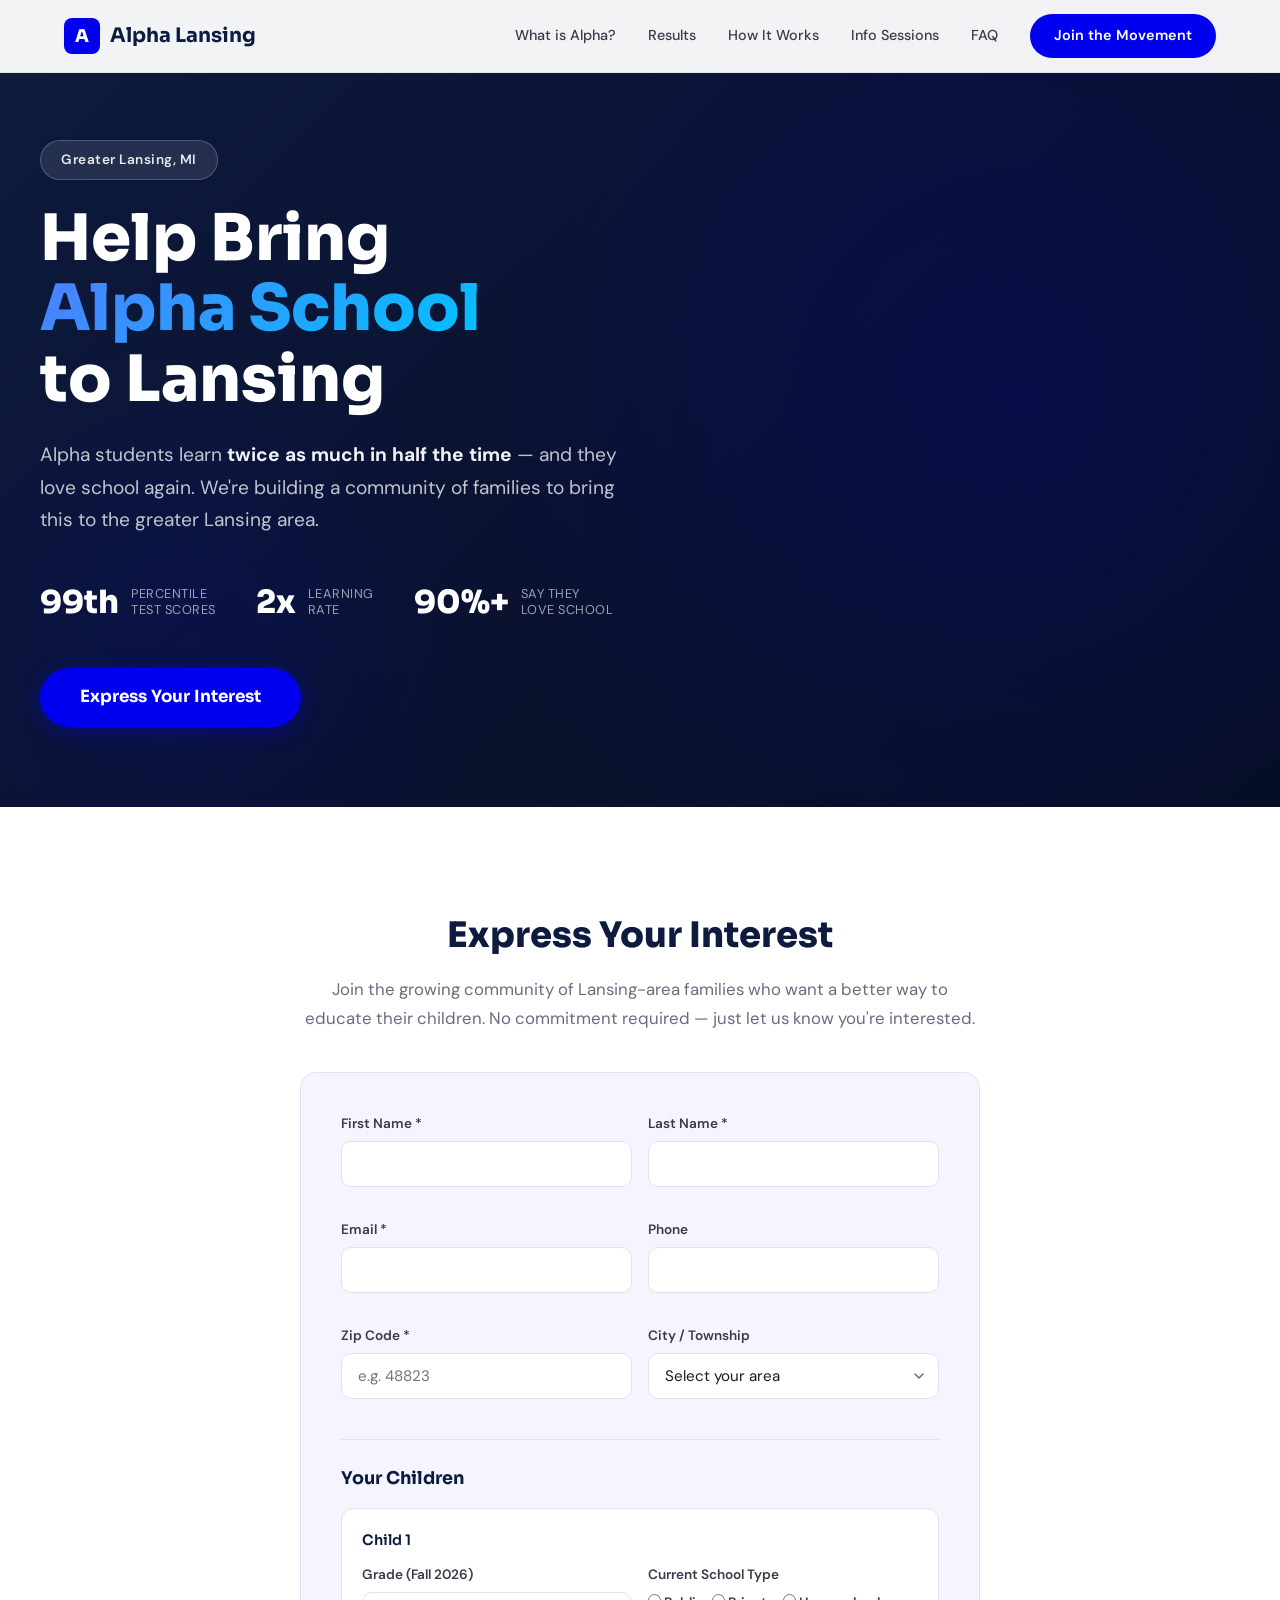
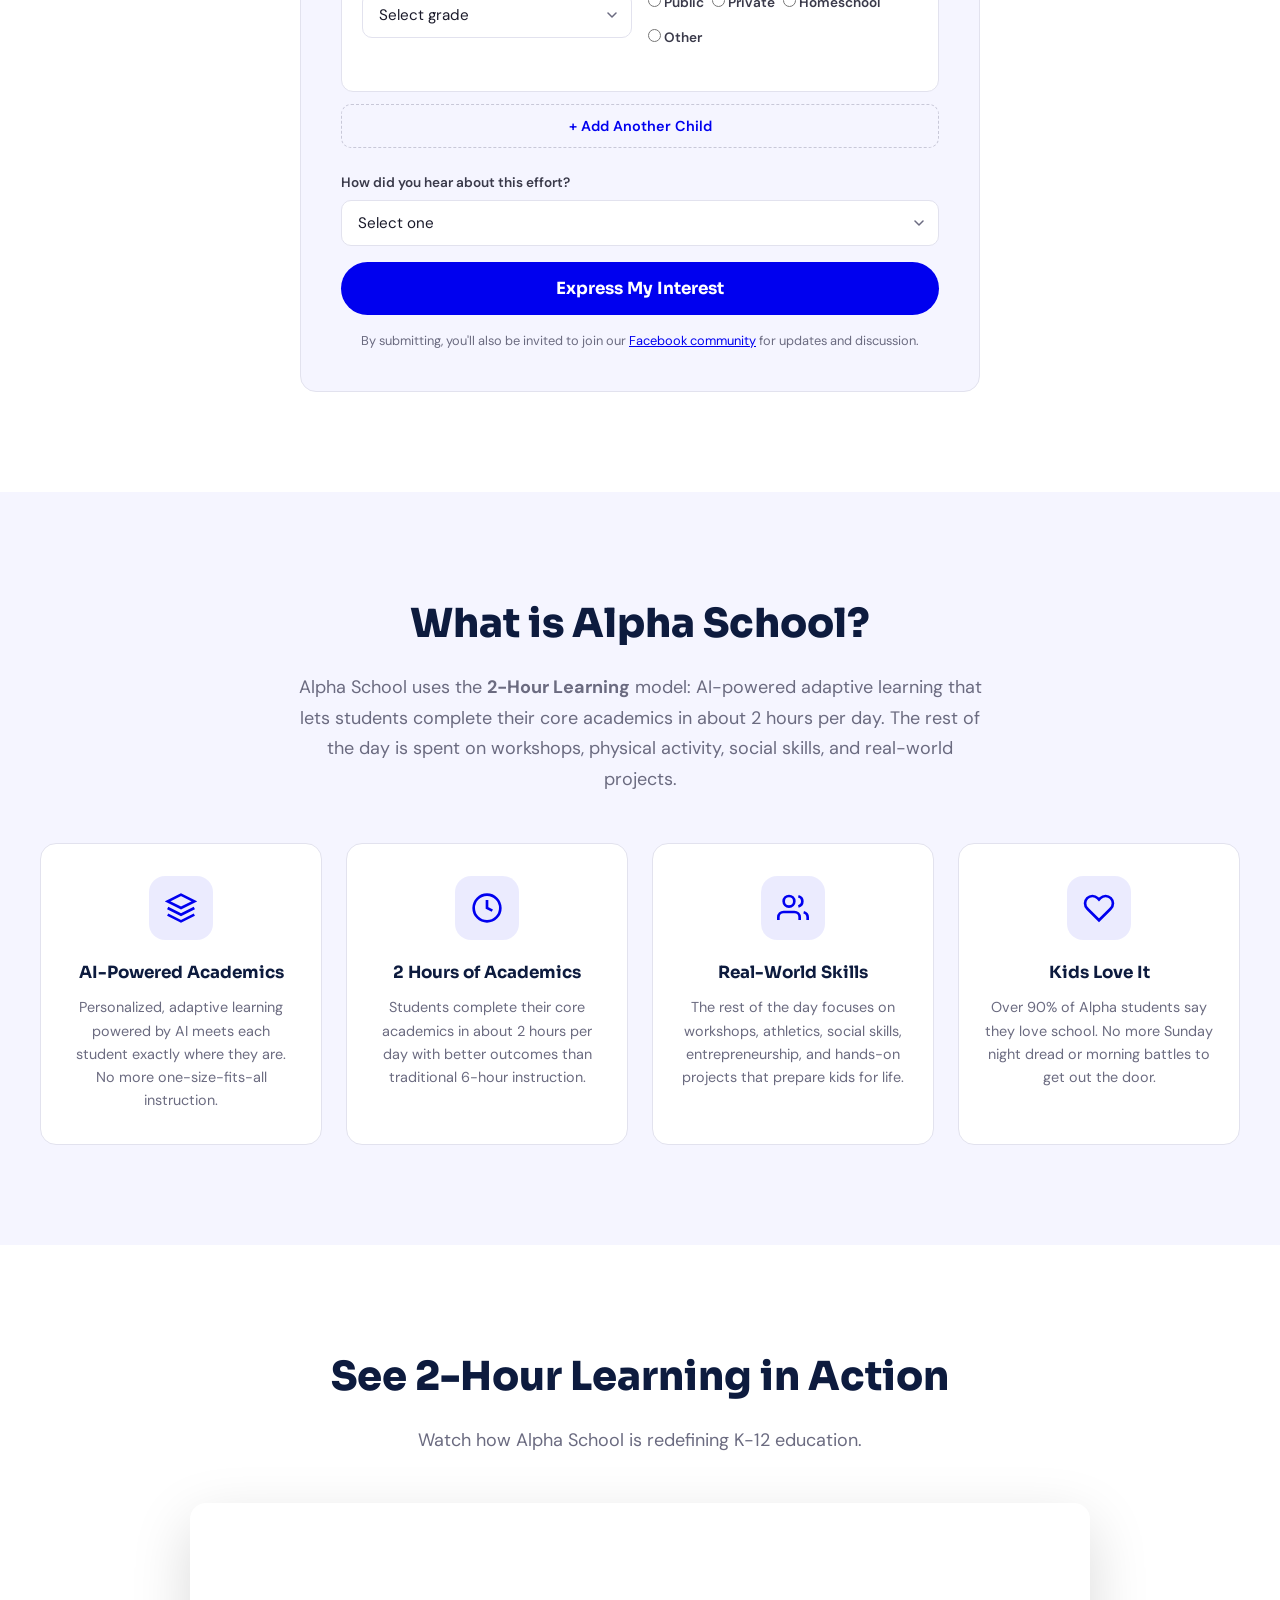
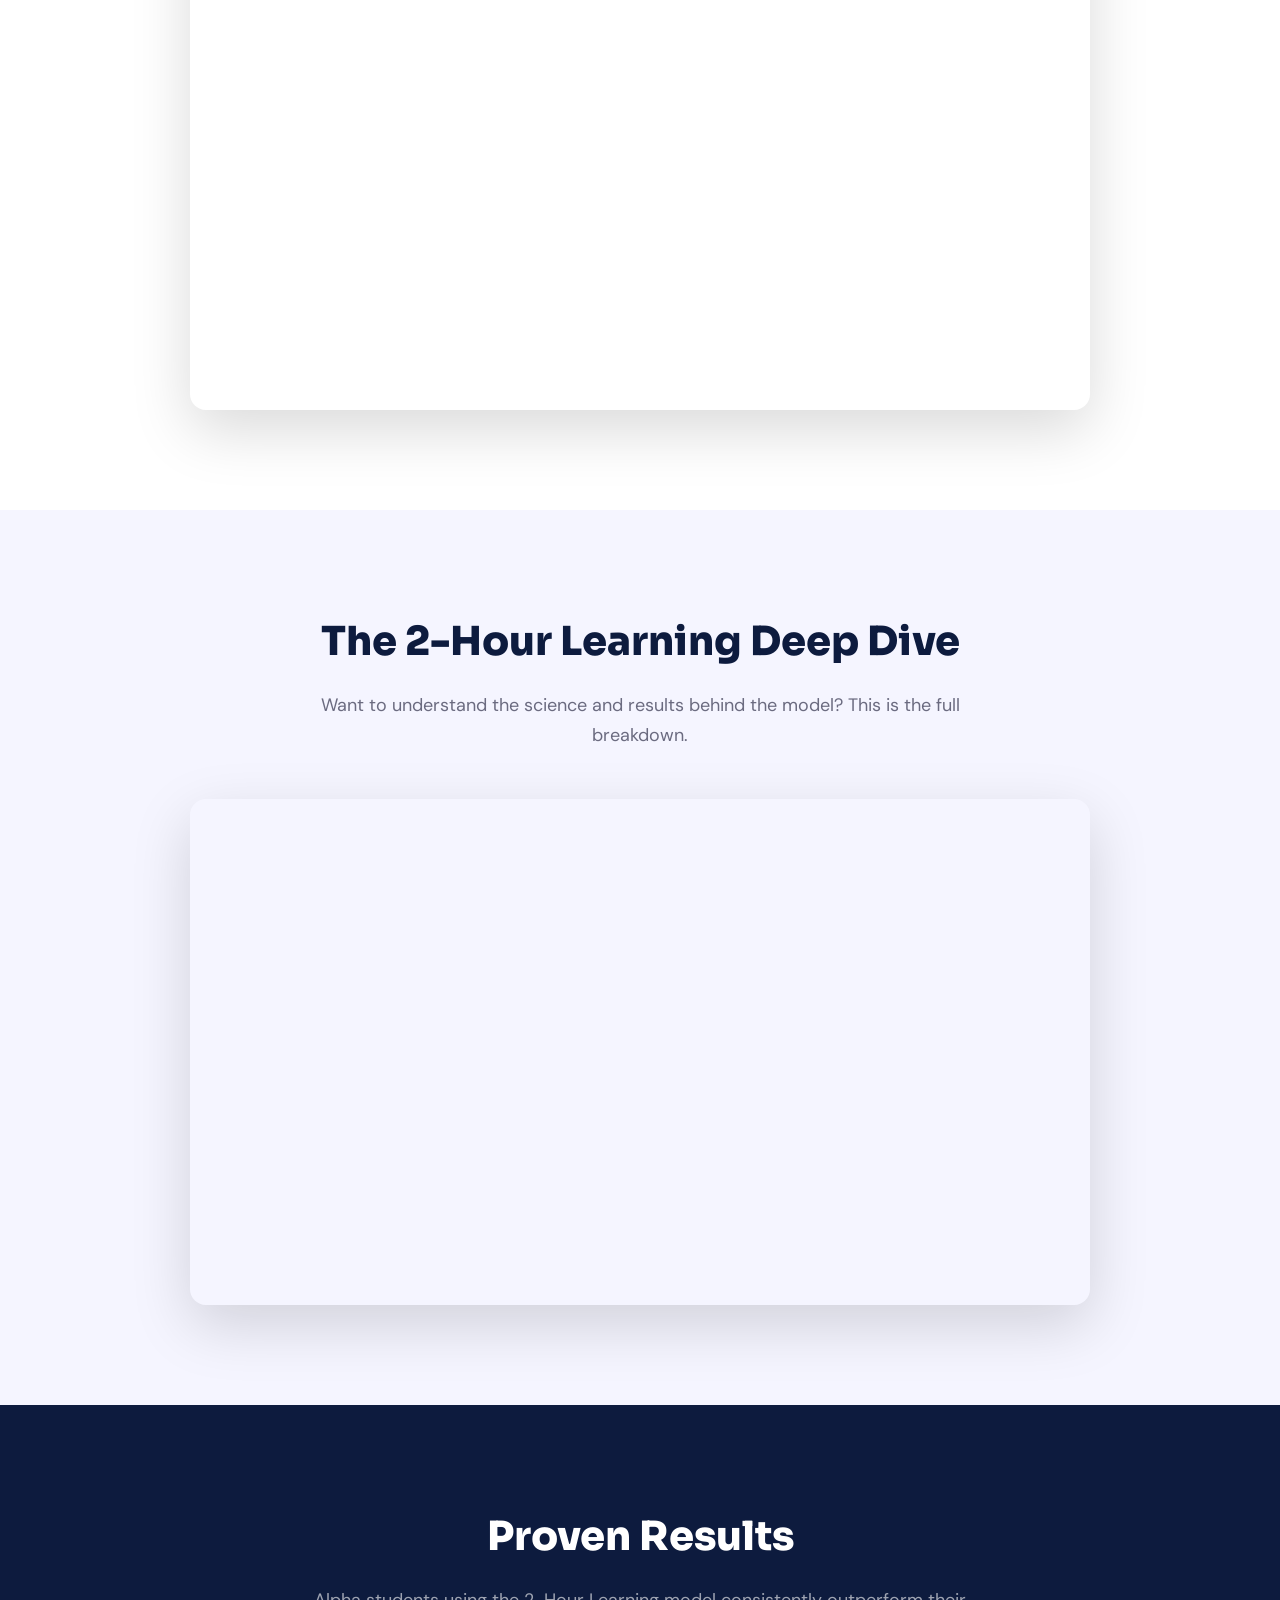
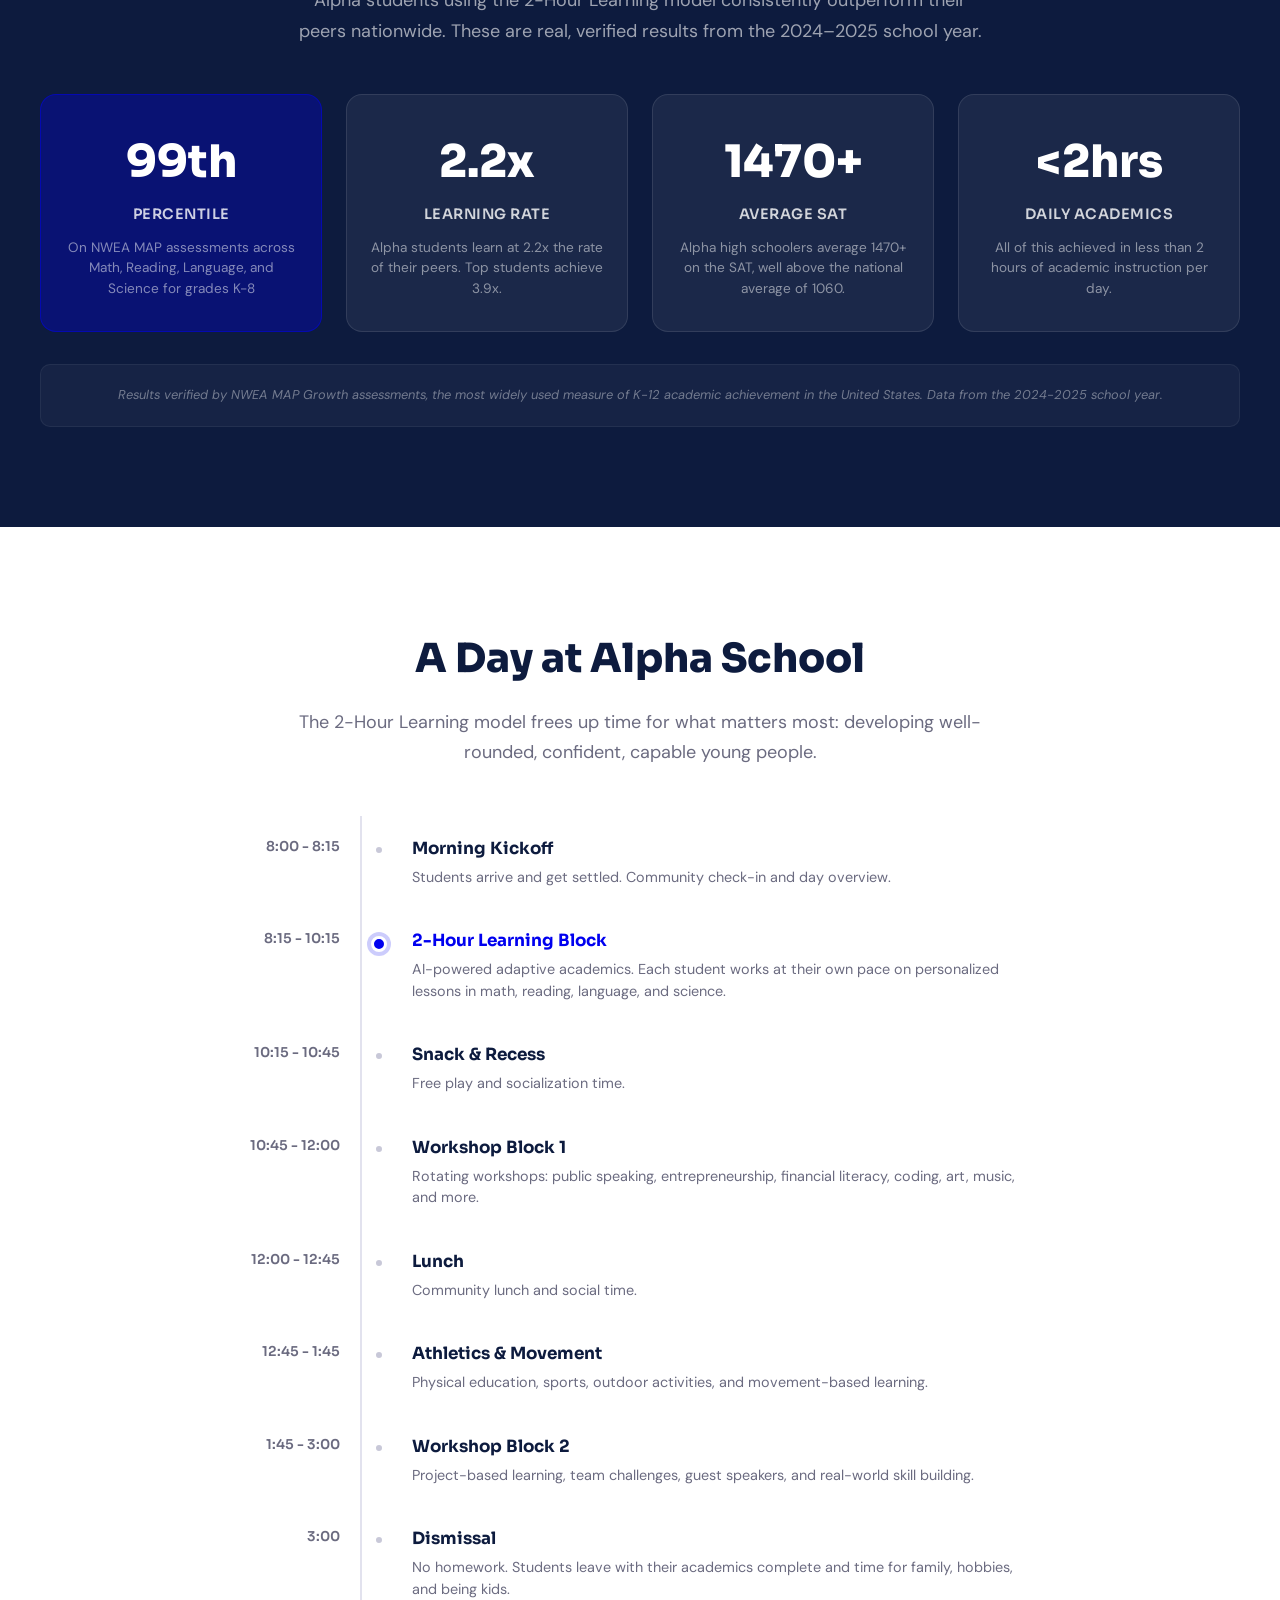
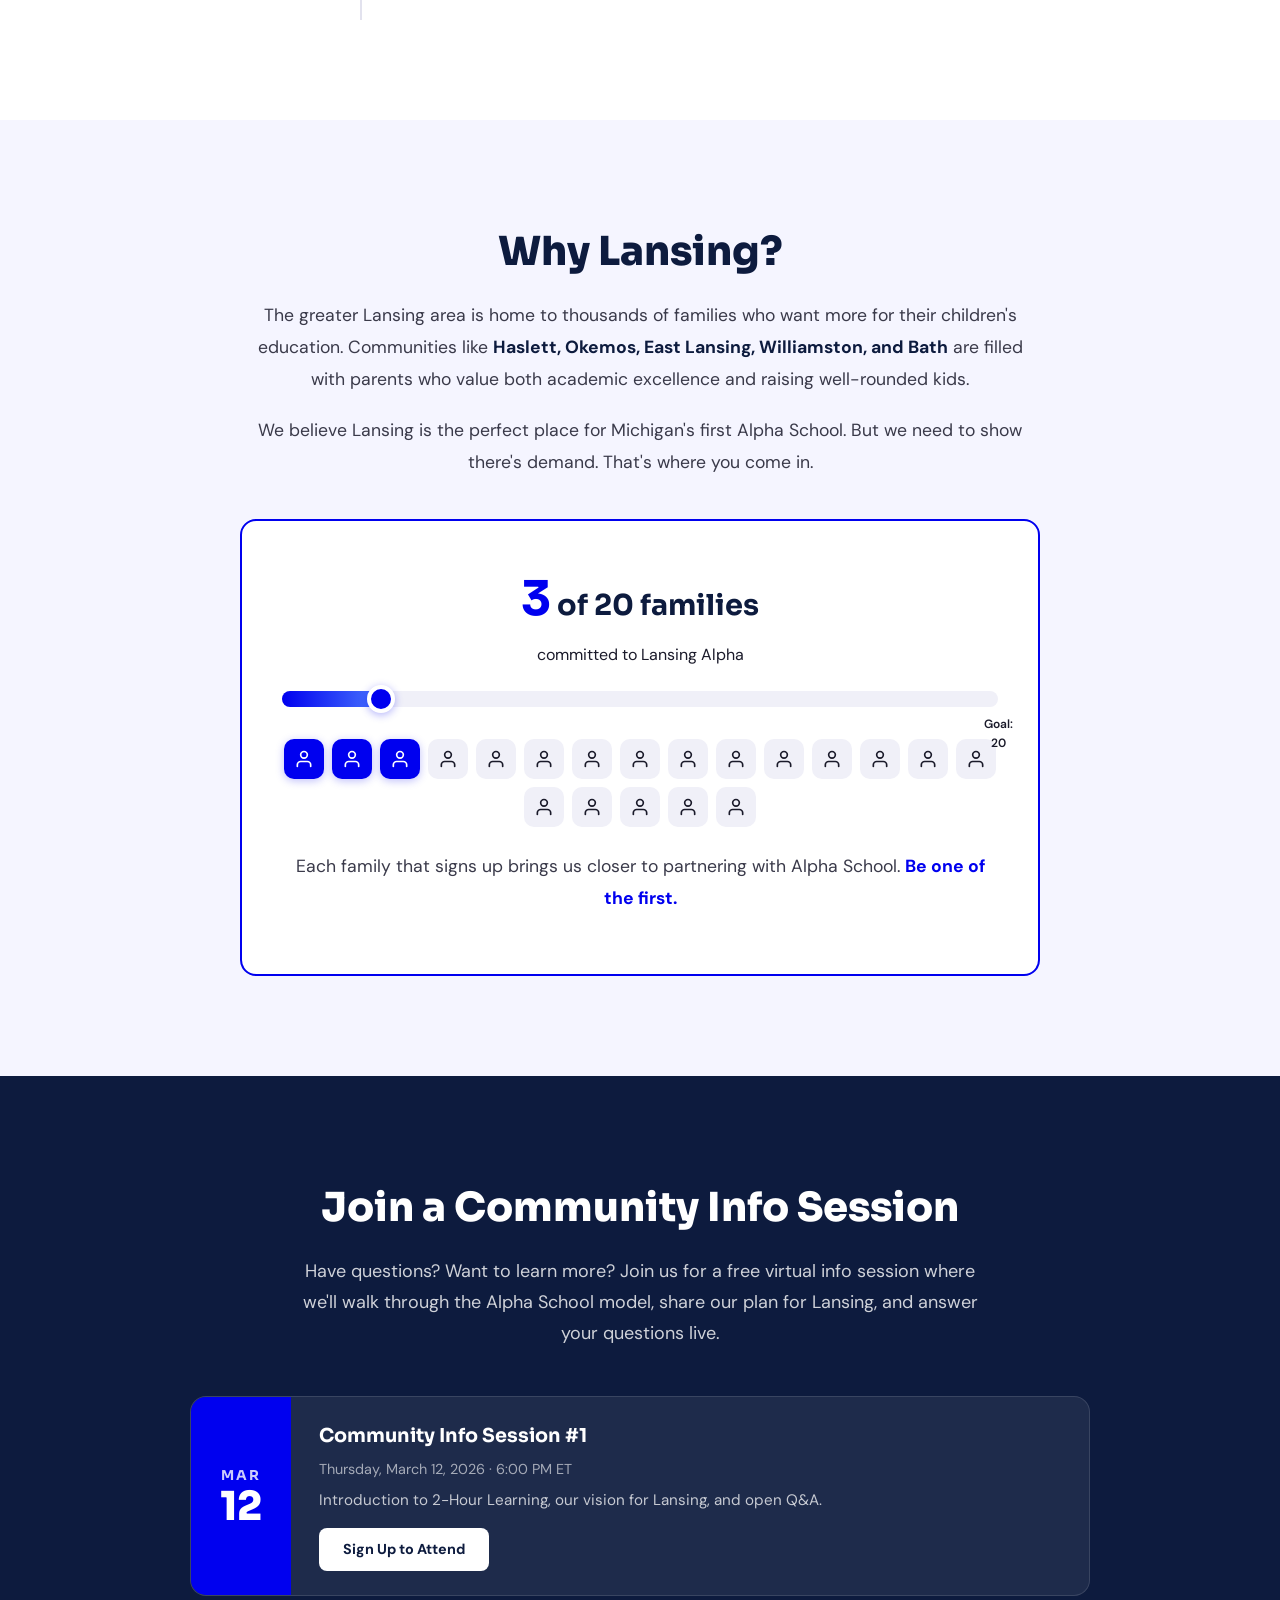
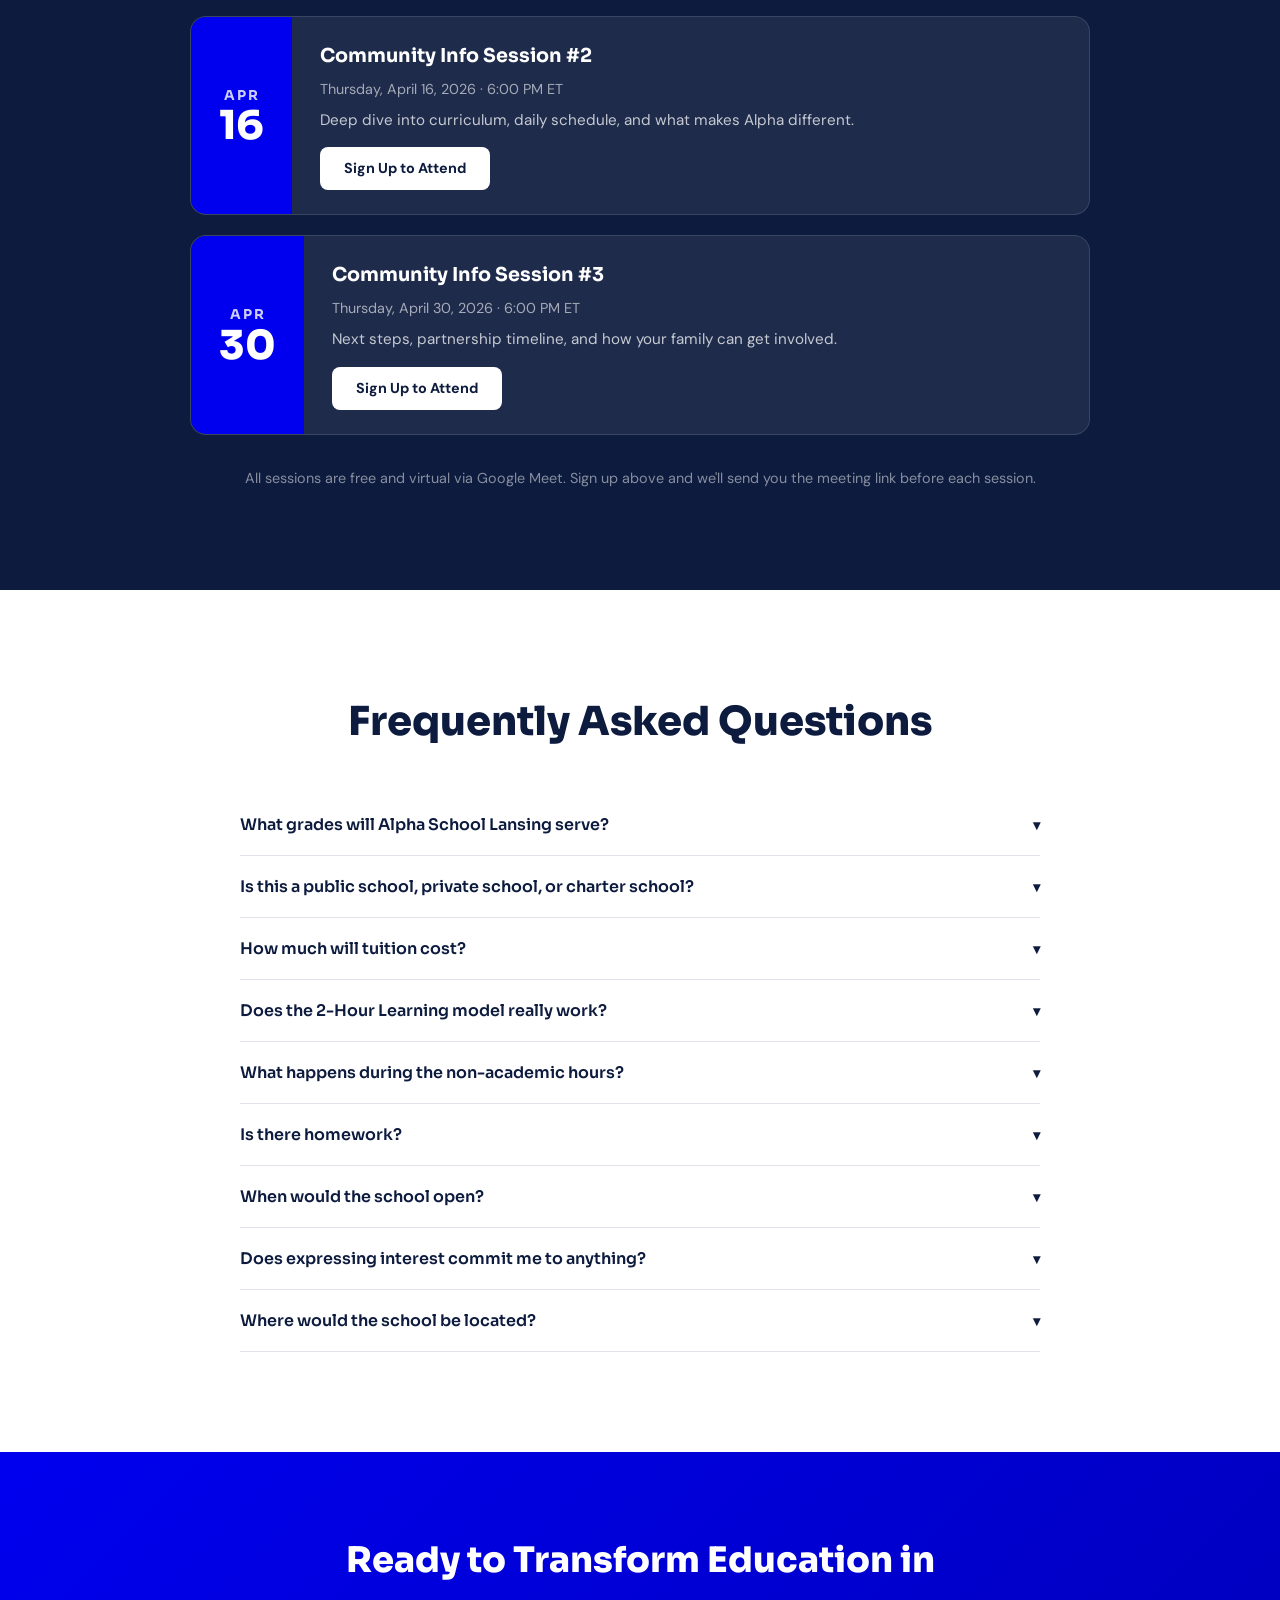
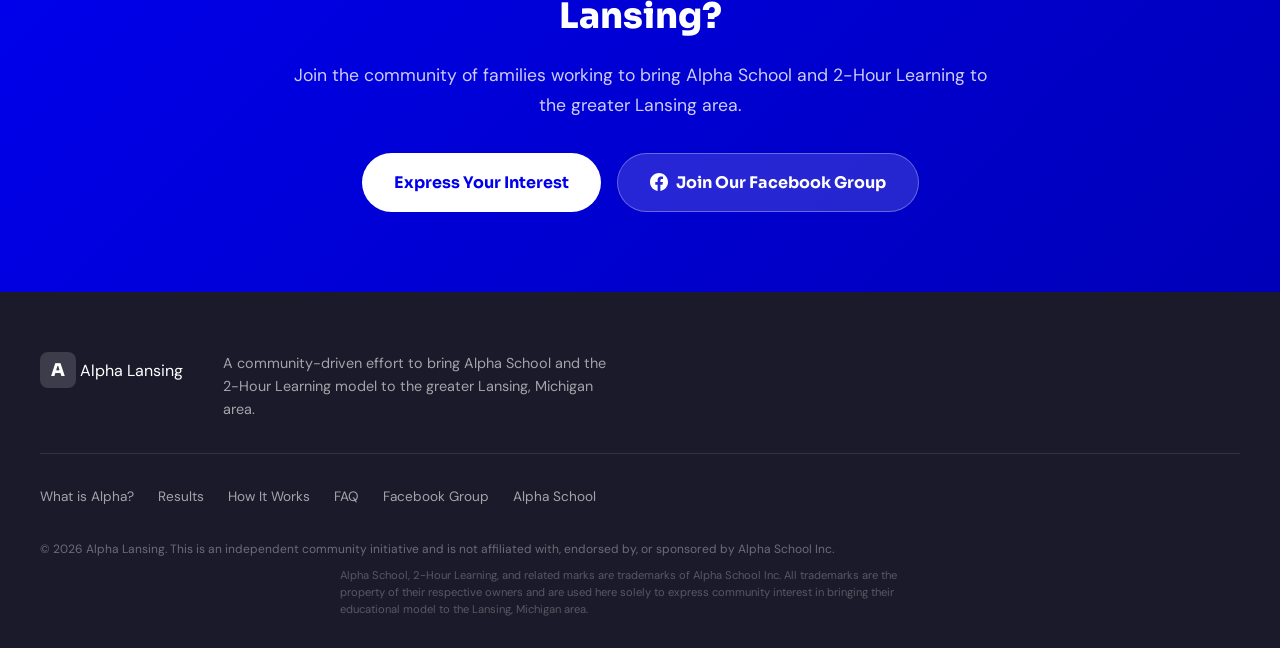
==== commit 769181e8: "Remove progress stepper, fix meeting links for sharing Remove the 4-step "Our Path to Opening" secti" ====
--- a/index.html
+++ b/index.html
@@ -60,38 +60,6 @@
           </div>
         </div>
         <a href="#signup" class="hero__cta-btn">Express Your Interest</a>
-      </div>
-    </div>
-  </section>
-
-  <!-- Progress Tracker -->
-  <section class="progress">
-    <div class="progress__container">
-      <h2 class="progress__title">Our Path to Opening</h2>
-      <div class="progress__track">
-        <div class="progress__step progress__step--active">
-          <div class="progress__icon">1</div>
-          <div class="progress__label">Building Community</div>
-          <div class="progress__desc">Gathering interested families</div>
-        </div>
-        <div class="progress__line"></div>
-        <div class="progress__step">
-          <div class="progress__icon">2</div>
-          <div class="progress__label">20 Families Committed</div>
-          <div class="progress__desc">Demonstrating local demand</div>
-        </div>
-        <div class="progress__line"></div>
-        <div class="progress__step">
-          <div class="progress__icon">3</div>
-          <div class="progress__label">Alpha Partnership</div>
-          <div class="progress__desc">Official school approval</div>
-        </div>
-        <div class="progress__line"></div>
-        <div class="progress__step">
-          <div class="progress__icon">4</div>
-          <div class="progress__label">Doors Open</div>
-          <div class="progress__desc">First day of school</div>
-        </div>
       </div>
     </div>
   </section>
@@ -421,7 +389,7 @@
             <h3>Community Info Session #1</h3>
             <p class="meetings__meta">Thursday, March 12, 2026 &middot; 6:00 PM ET</p>
             <p class="meetings__desc">Introduction to 2-Hour Learning, our vision for Lansing, and open Q&A.</p>
-            <a href="https://lu.ma/lansing-alpha-session1" target="_blank" rel="noopener" class="meetings__register" data-meeting="1">Register Free</a>
+            <a href="#signup" class="meetings__register" data-meeting="1">Sign Up to Attend</a>
           </div>
         </div>
         <div class="meetings__card">
@@ -433,7 +401,7 @@
             <h3>Community Info Session #2</h3>
             <p class="meetings__meta">Thursday, April 16, 2026 &middot; 6:00 PM ET</p>
             <p class="meetings__desc">Deep dive into curriculum, daily schedule, and what makes Alpha different.</p>
-            <a href="https://lu.ma/lansing-alpha-session2" target="_blank" rel="noopener" class="meetings__register" data-meeting="2">Register Free</a>
+            <a href="#signup" class="meetings__register" data-meeting="2">Sign Up to Attend</a>
           </div>
         </div>
         <div class="meetings__card">
@@ -445,11 +413,11 @@
             <h3>Community Info Session #3</h3>
             <p class="meetings__meta">Thursday, April 30, 2026 &middot; 6:00 PM ET</p>
             <p class="meetings__desc">Next steps, partnership timeline, and how your family can get involved.</p>
-            <a href="https://lu.ma/lansing-alpha-session3" target="_blank" rel="noopener" class="meetings__register" data-meeting="3">Register Free</a>
-          </div>
-        </div>
-      </div>
-      <p class="meetings__note">All sessions are virtual. Register on Lu.ma and you'll receive a calendar invite with the meeting link automatically.</p>
+            <a href="#signup" class="meetings__register" data-meeting="3">Sign Up to Attend</a>
+          </div>
+        </div>
+      </div>
+      <p class="meetings__note">All sessions are free and virtual via Google Meet. Sign up above and we'll send you the meeting link before each session.</p>
     </div>
   </section>
 
--- a/styles.css
+++ b/styles.css
@@ -312,90 +312,6 @@
 }
 
 /* ========================================
-   Progress Tracker
-   ======================================== */
-.progress {
-  padding: 60px 24px;
-  background: var(--off-white);
-}
-
-.progress__container {
-  max-width: var(--max-width);
-  margin: 0 auto;
-}
-
-.progress__title {
-  font-family: var(--font-heading);
-  font-size: 1.1rem;
-  font-weight: 700;
-  text-align: center;
-  color: var(--gray-500);
-  text-transform: uppercase;
-  letter-spacing: 1px;
-  margin-bottom: 32px;
-}
-
-.progress__track {
-  display: flex;
-  align-items: flex-start;
-  justify-content: center;
-  gap: 0;
-}
-
-.progress__step {
-  display: flex;
-  flex-direction: column;
-  align-items: center;
-  text-align: center;
-  flex: 0 0 180px;
-  opacity: 0.4;
-}
-
-.progress__step--active {
-  opacity: 1;
-}
-
-.progress__icon {
-  width: 48px;
-  height: 48px;
-  border-radius: 50%;
-  background: var(--gray-300);
-  color: var(--white);
-  display: flex;
-  align-items: center;
-  justify-content: center;
-  font-family: var(--font-heading);
-  font-weight: 700;
-  font-size: 1.1rem;
-  margin-bottom: 12px;
-}
-
-.progress__step--active .progress__icon {
-  background: var(--blue);
-  box-shadow: 0 4px 15px rgba(0, 0, 239, 0.3);
-}
-
-.progress__label {
-  font-family: var(--font-heading);
-  font-weight: 600;
-  font-size: 0.85rem;
-  color: var(--navy);
-  margin-bottom: 4px;
-}
-
-.progress__desc {
-  font-size: 0.75rem;
-  color: var(--gray-500);
-}
-
-.progress__line {
-  flex: 0 0 60px;
-  height: 2px;
-  background: var(--gray-300);
-  margin-top: 24px;
-}
-
-/* ========================================
    Signup Form
    ======================================== */
 .signup {
@@ -1512,23 +1428,6 @@
     font-size: 2rem;
   }
 
-  .progress__track {
-    flex-direction: column;
-    align-items: center;
-    gap: 0;
-  }
-
-  .progress__step {
-    flex: none;
-  }
-
-  .progress__line {
-    width: 2px;
-    height: 30px;
-    flex: none;
-    margin: 0;
-  }
-
   .signup__form {
     padding: 24px;
   }
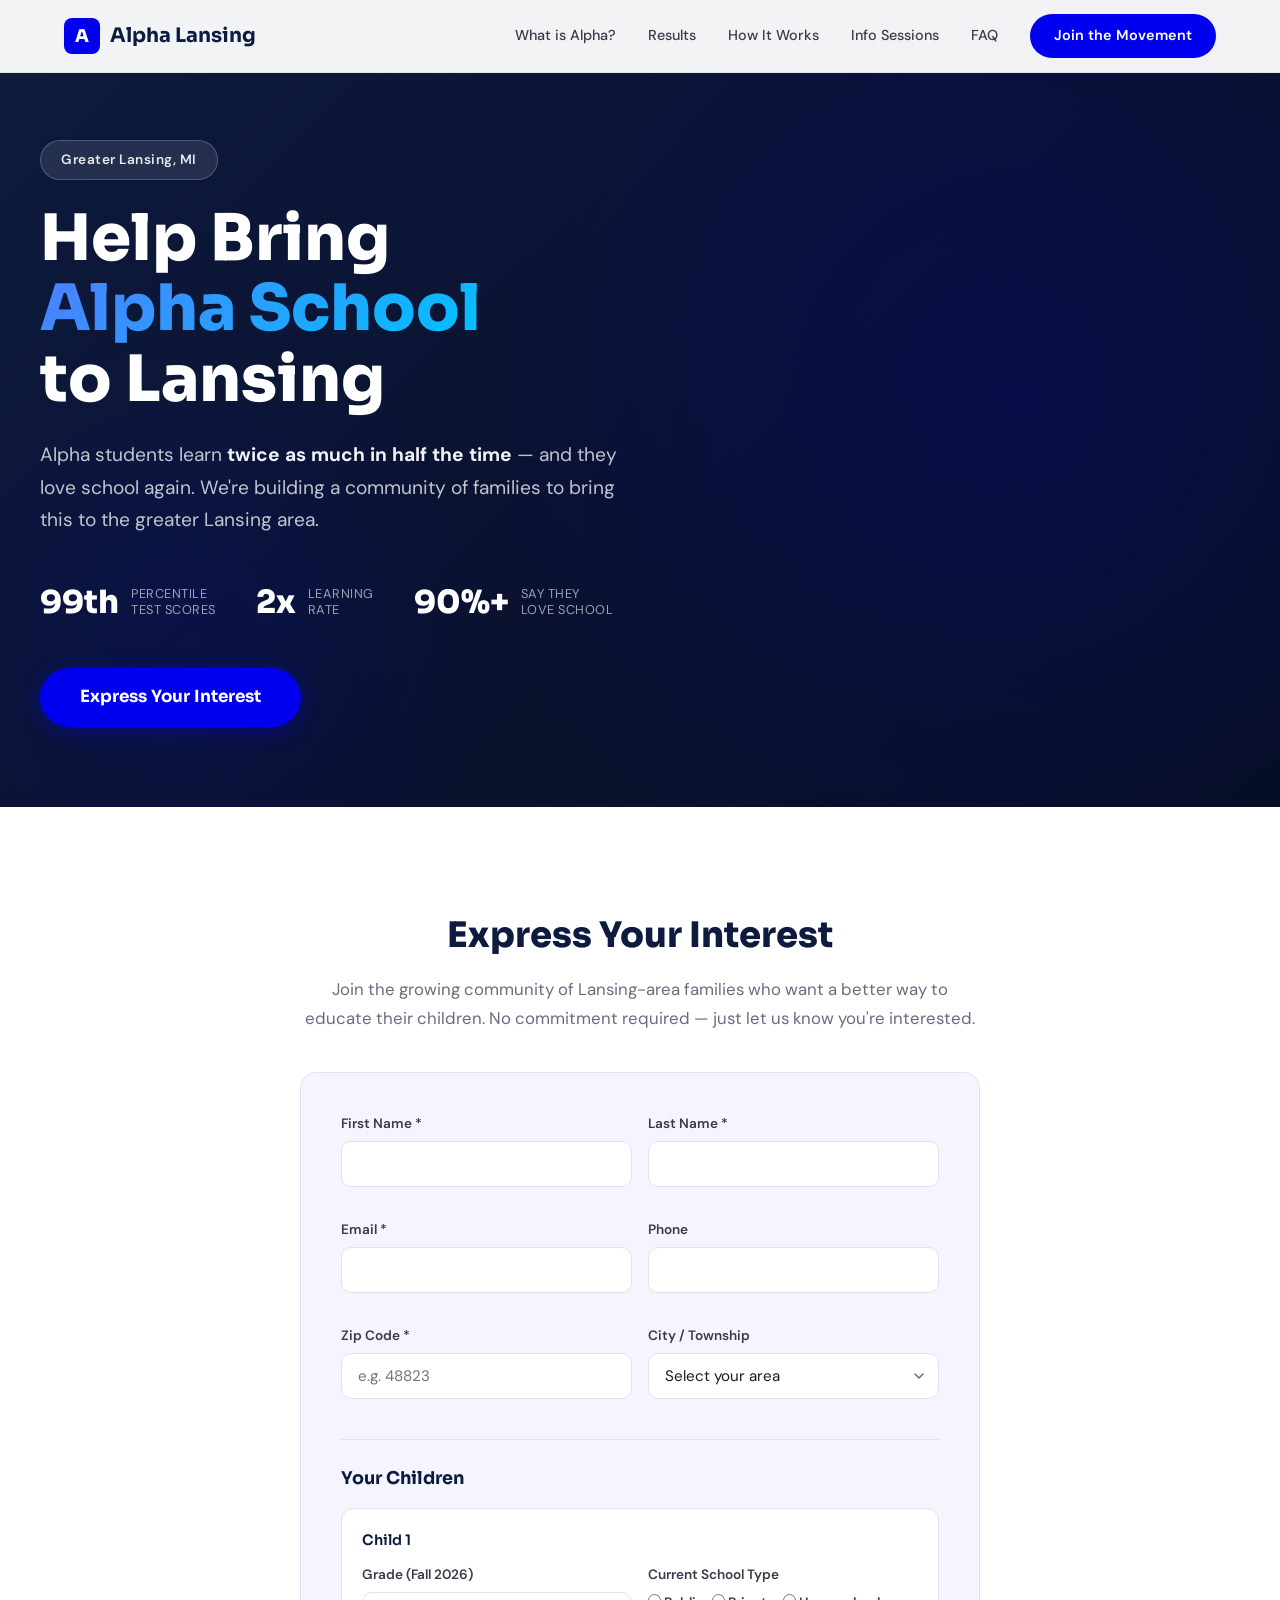
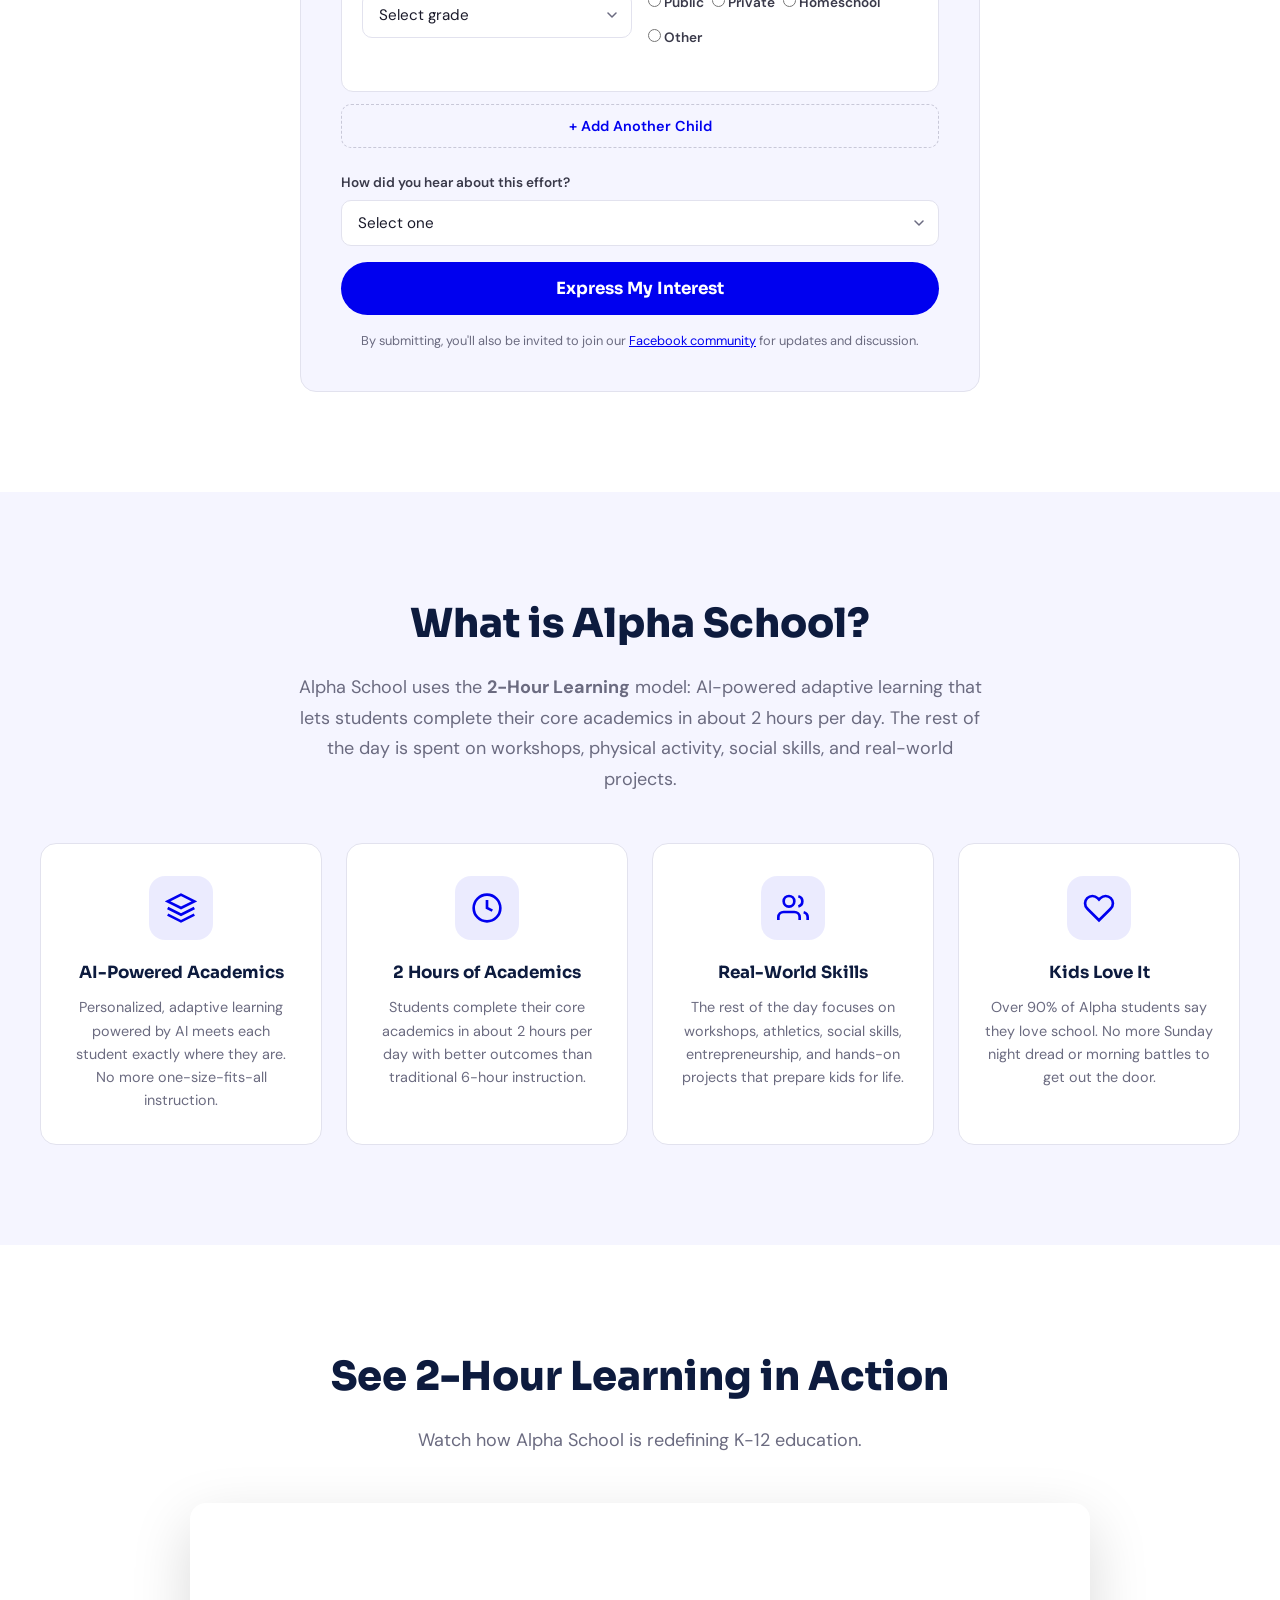
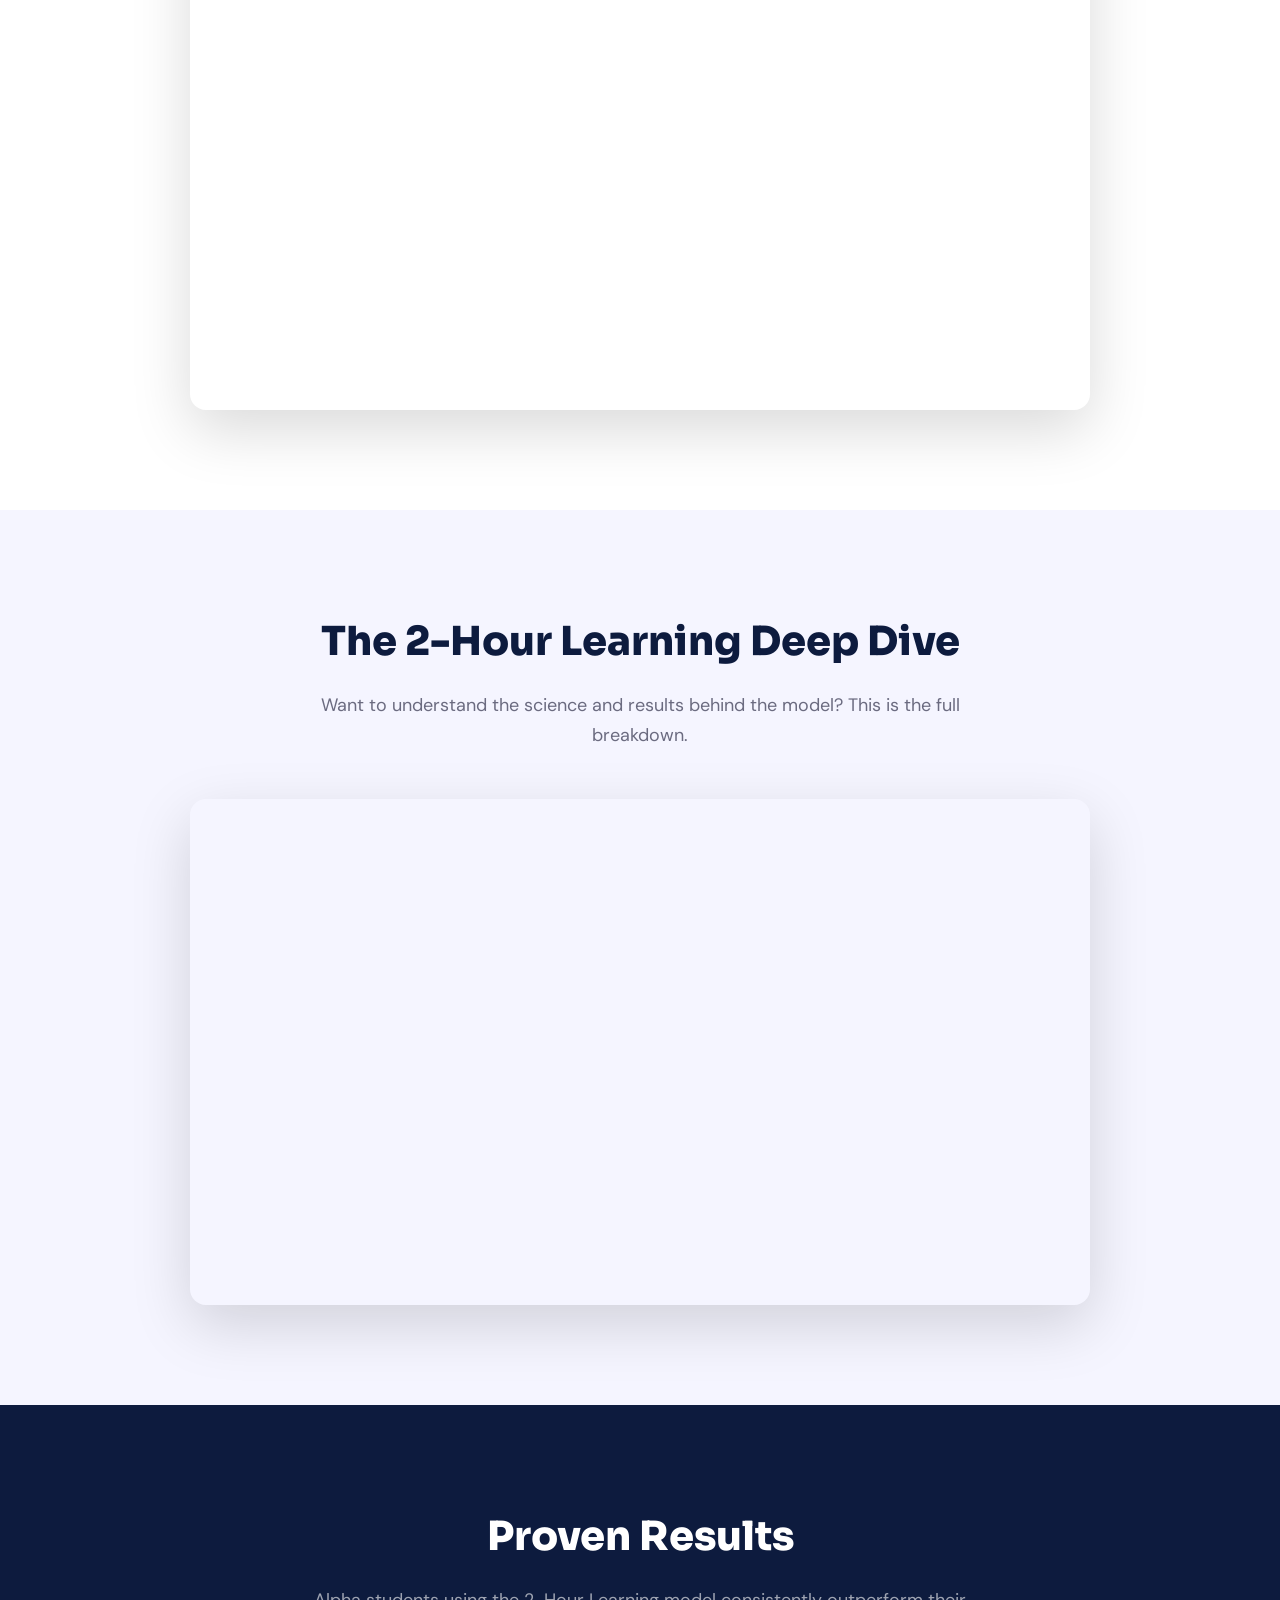
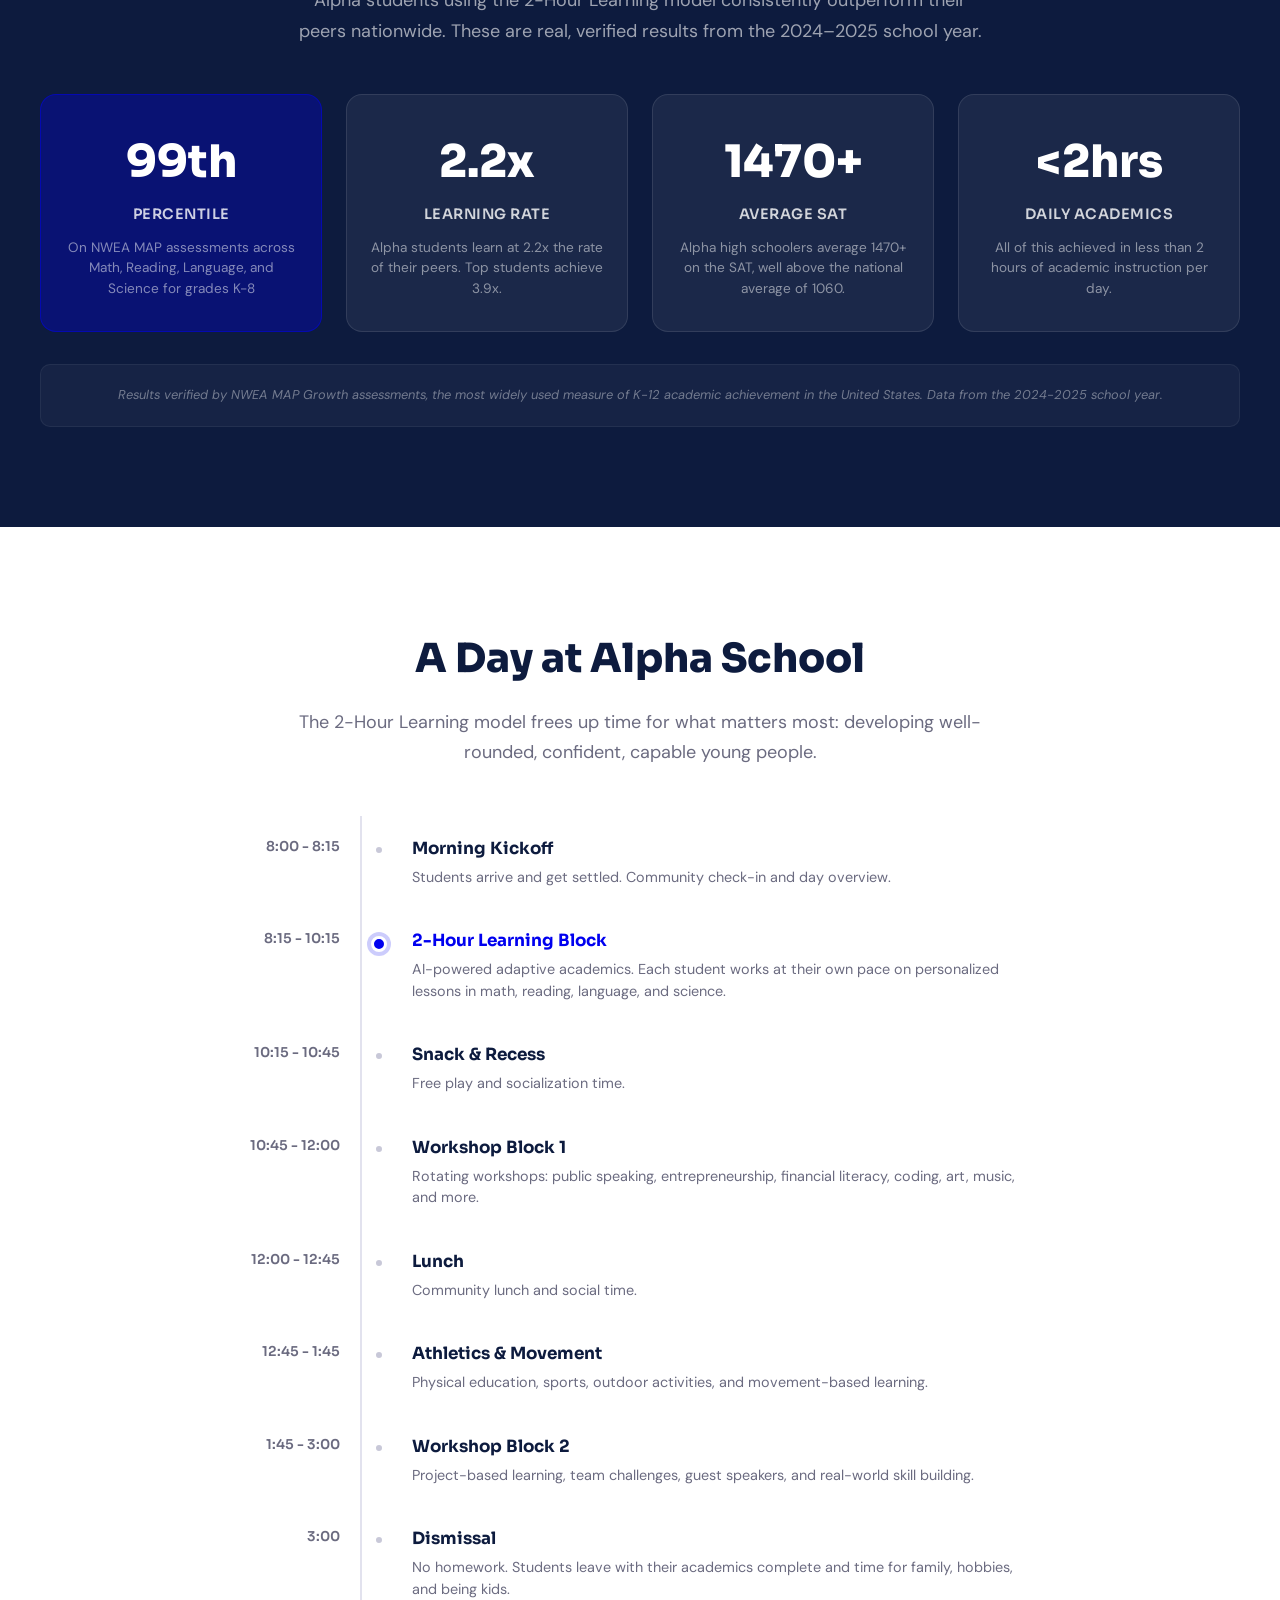
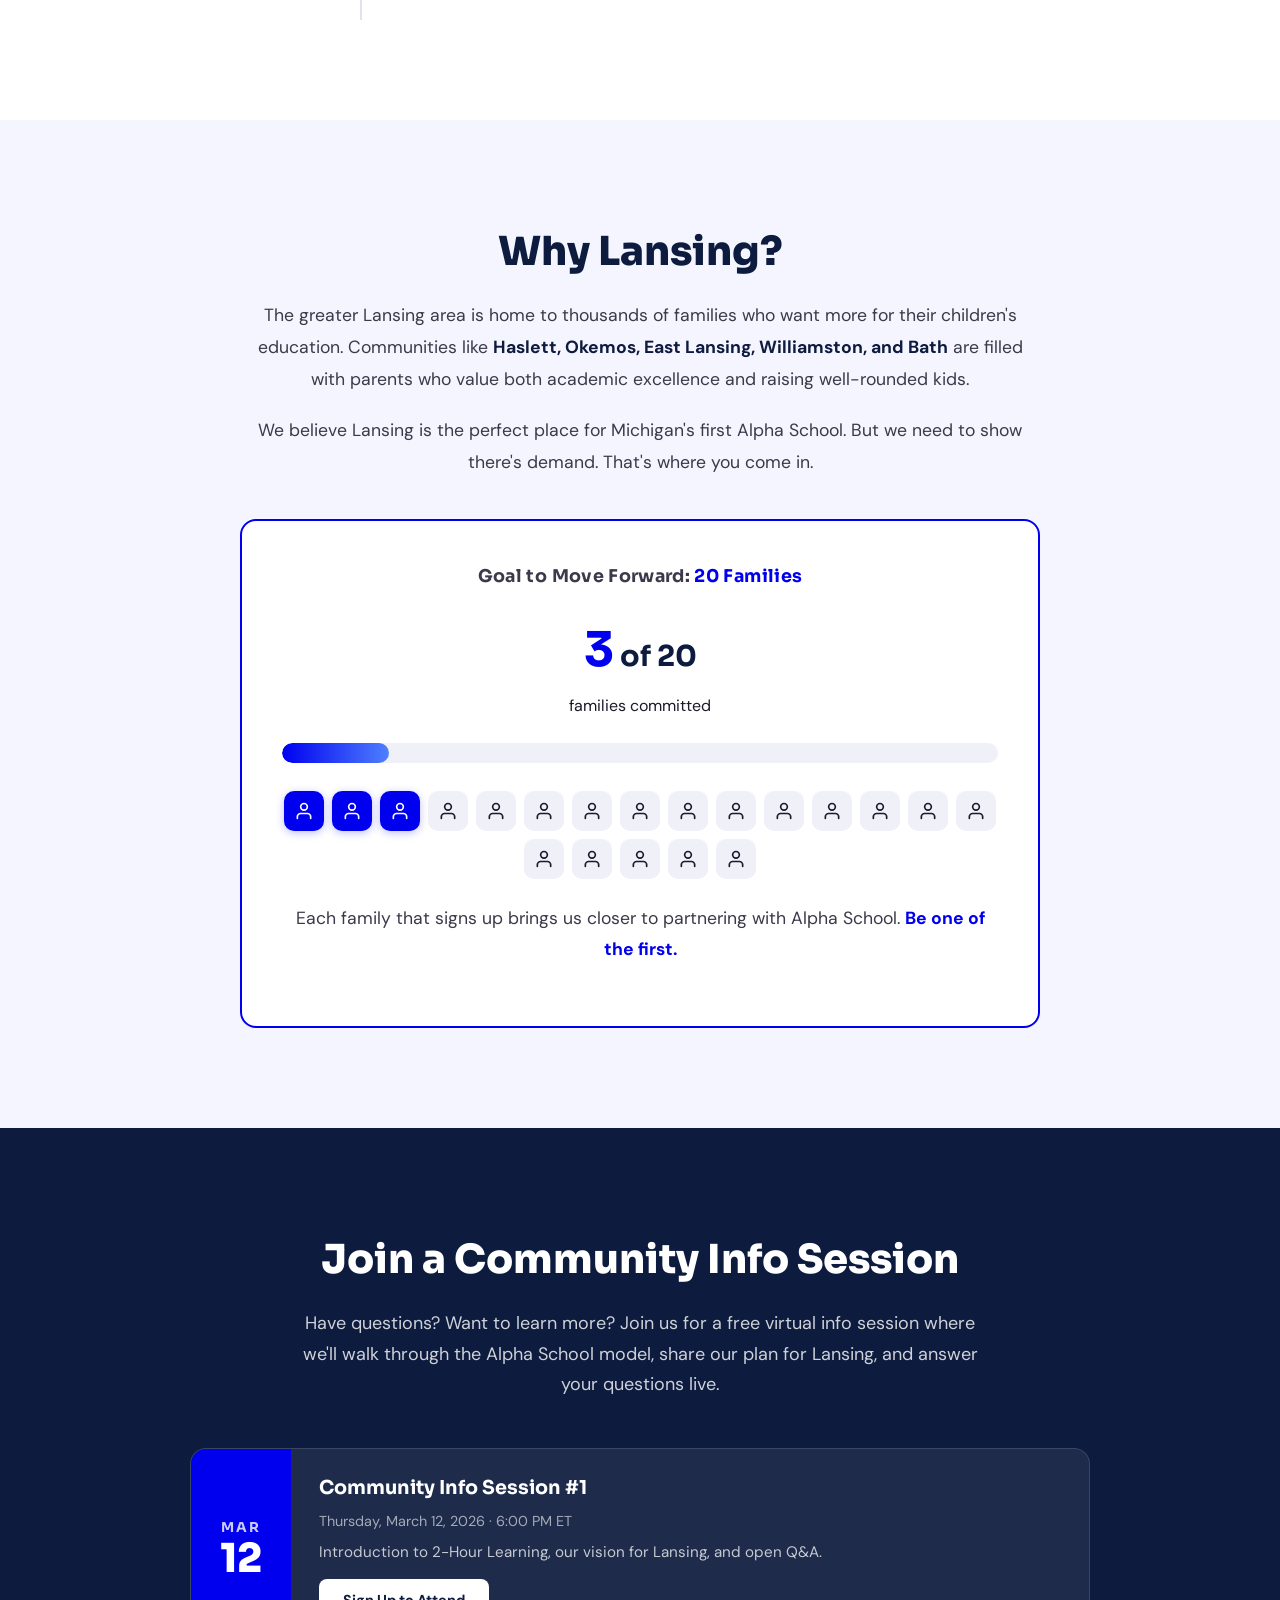
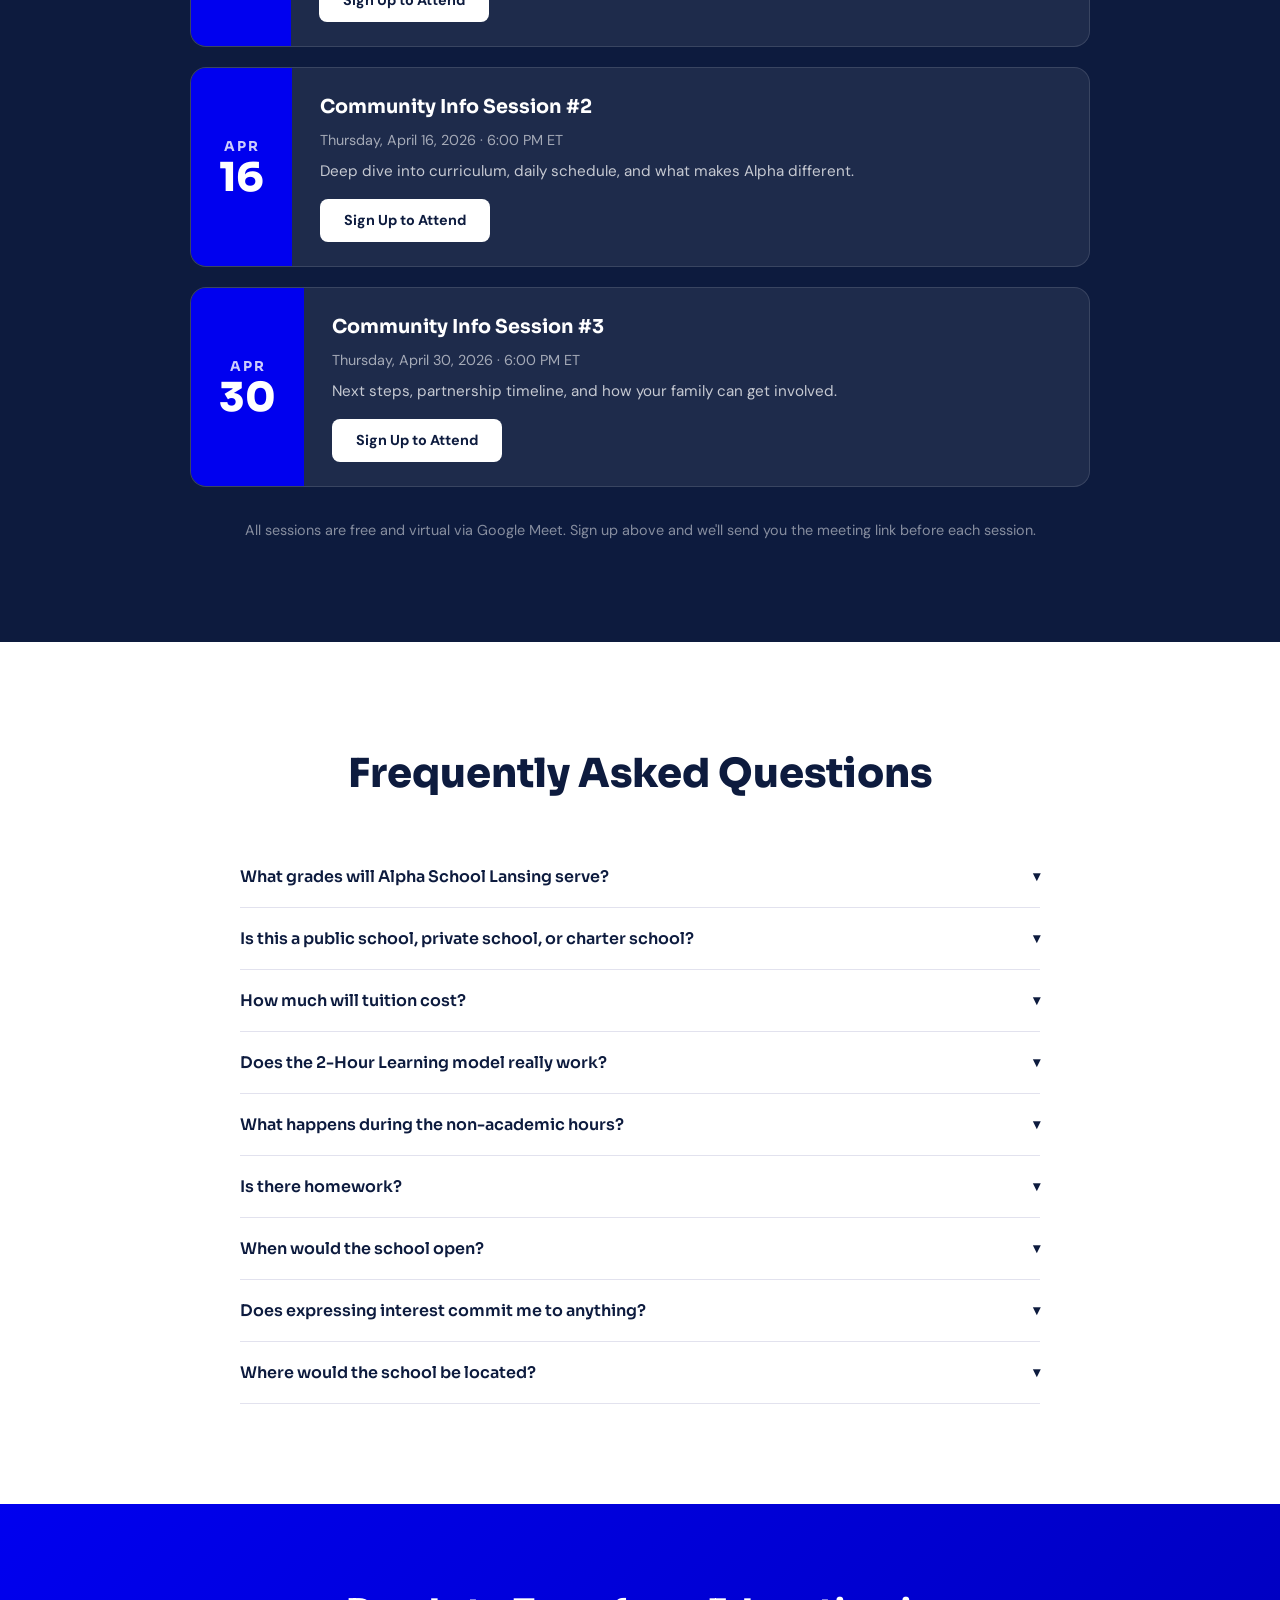
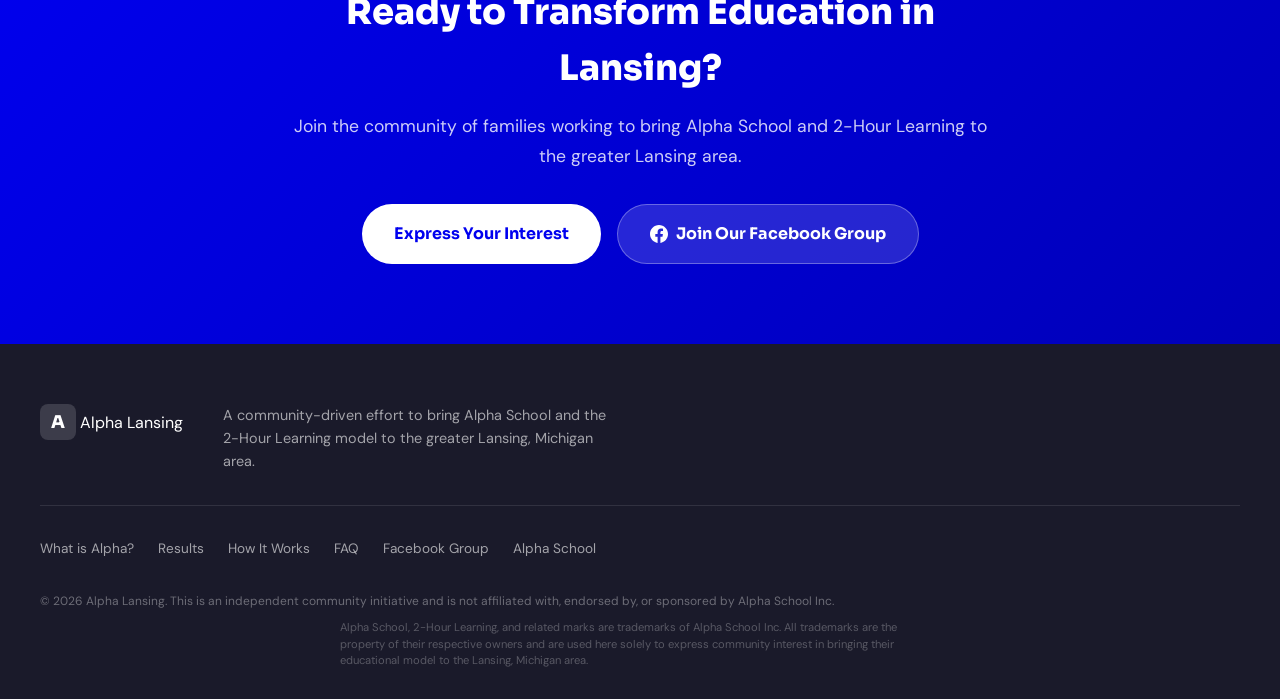
==== commit 50d88c27: "Improve tracker: remove slider dot, add prominent goal text - Remove circular slider handle (::after" ====
--- a/index.html
+++ b/index.html
@@ -355,15 +355,13 @@
         <p>The greater Lansing area is home to thousands of families who want more for their children's education. Communities like <strong>Haslett, Okemos, East Lansing, Williamston, and Bath</strong> are filled with parents who value both academic excellence and raising well-rounded kids.</p>
         <p>We believe Lansing is the perfect place for Michigan's first Alpha School. But we need to show there's demand. That's where you come in.</p>
         <div class="lansing__tracker">
+          <p class="tracker__goal">Goal to Move Forward: <span>20 Families</span></p>
           <div class="tracker__header">
-            <span class="tracker__count"><span class="tracker__count-number" id="family-counter">3</span> of 20 families</span>
-            <span class="tracker__label">committed to Lansing Alpha</span>
+            <span class="tracker__count"><span class="tracker__count-number" id="family-counter">3</span> of 20</span>
+            <span class="tracker__label">families committed</span>
           </div>
           <div class="tracker__bar">
             <div class="tracker__bar-fill" id="tracker-fill"></div>
-            <div class="tracker__bar-milestone" style="left: 100%;">
-              <span class="tracker__bar-milestone-label">Goal: 20</span>
-            </div>
           </div>
           <div class="tracker__families" id="tracker-families">
             <!-- 20 family icons rendered by JS -->
--- a/styles.css
+++ b/styles.css
@@ -928,13 +928,26 @@
   margin-top: 4px;
 }
 
+.tracker__goal {
+  font-family: var(--font-heading);
+  font-size: 1.3rem;
+  font-weight: 700;
+  color: var(--navy);
+  margin-bottom: 16px;
+  letter-spacing: 0.02em;
+}
+
+.tracker__goal span {
+  color: var(--blue);
+}
+
 .tracker__bar {
   position: relative;
-  height: 16px;
+  height: 20px;
   background: var(--gray-100);
   border-radius: 99px;
-  overflow: visible;
-  margin-bottom: 32px;
+  overflow: hidden;
+  margin-bottom: 28px;
 }
 
 .tracker__bar-fill {
@@ -943,30 +956,6 @@
   background: linear-gradient(90deg, var(--blue), #4f7fff);
   border-radius: 99px;
   transition: width 1.5s cubic-bezier(0.22, 1, 0.36, 1);
-  position: relative;
-}
-
-.tracker__bar-fill::after {
-  content: '';
-  position: absolute;
-  right: -6px;
-  top: 50%;
-  transform: translateY(-50%);
-  width: 28px;
-  height: 28px;
-  background: var(--blue);
-  border: 4px solid var(--white);
-  border-radius: 50%;
-  box-shadow: 0 2px 8px rgba(0, 0, 238, 0.3);
-}
-
-.tracker__bar-milestone {
-  position: absolute;
-  top: 24px;
-  transform: translateX(-50%);
-  font-size: 0.75rem;
-  color: var(--gray-600);
-  font-weight: 600;
 }
 
 .tracker__families {
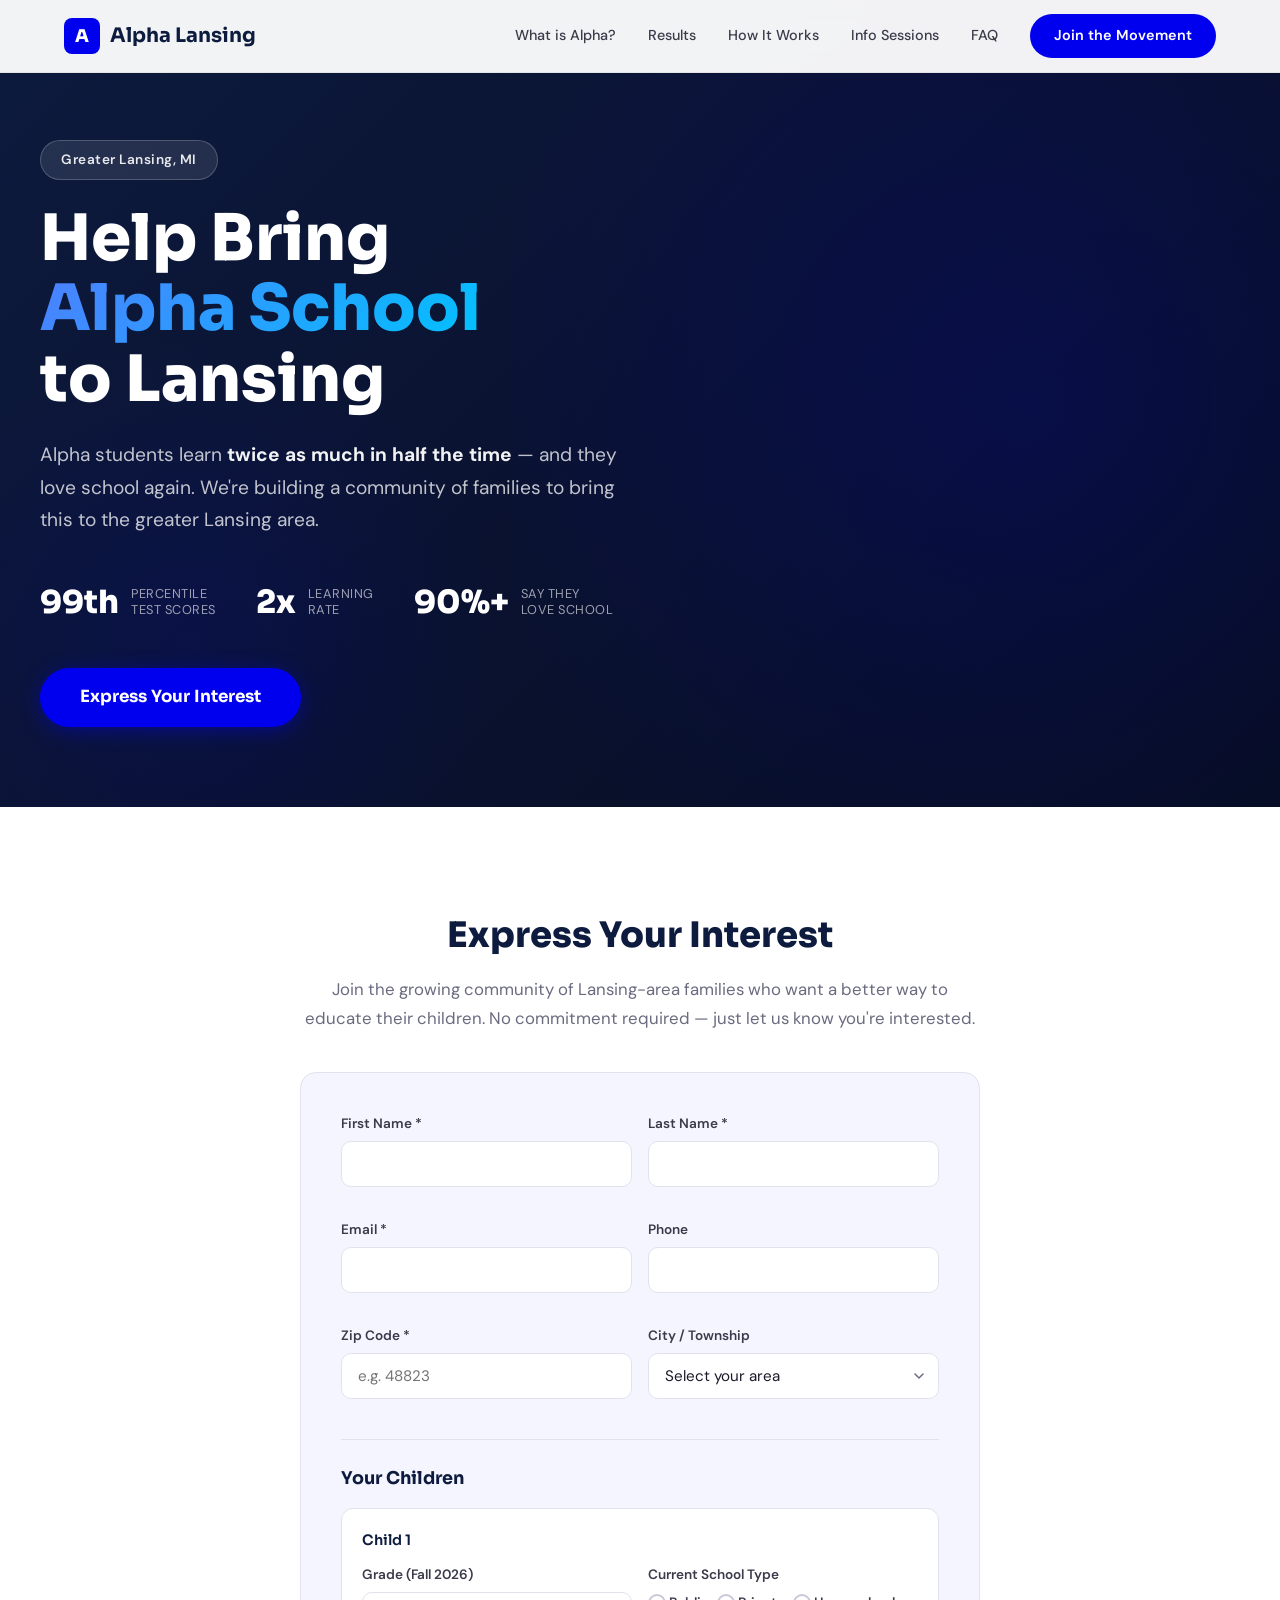
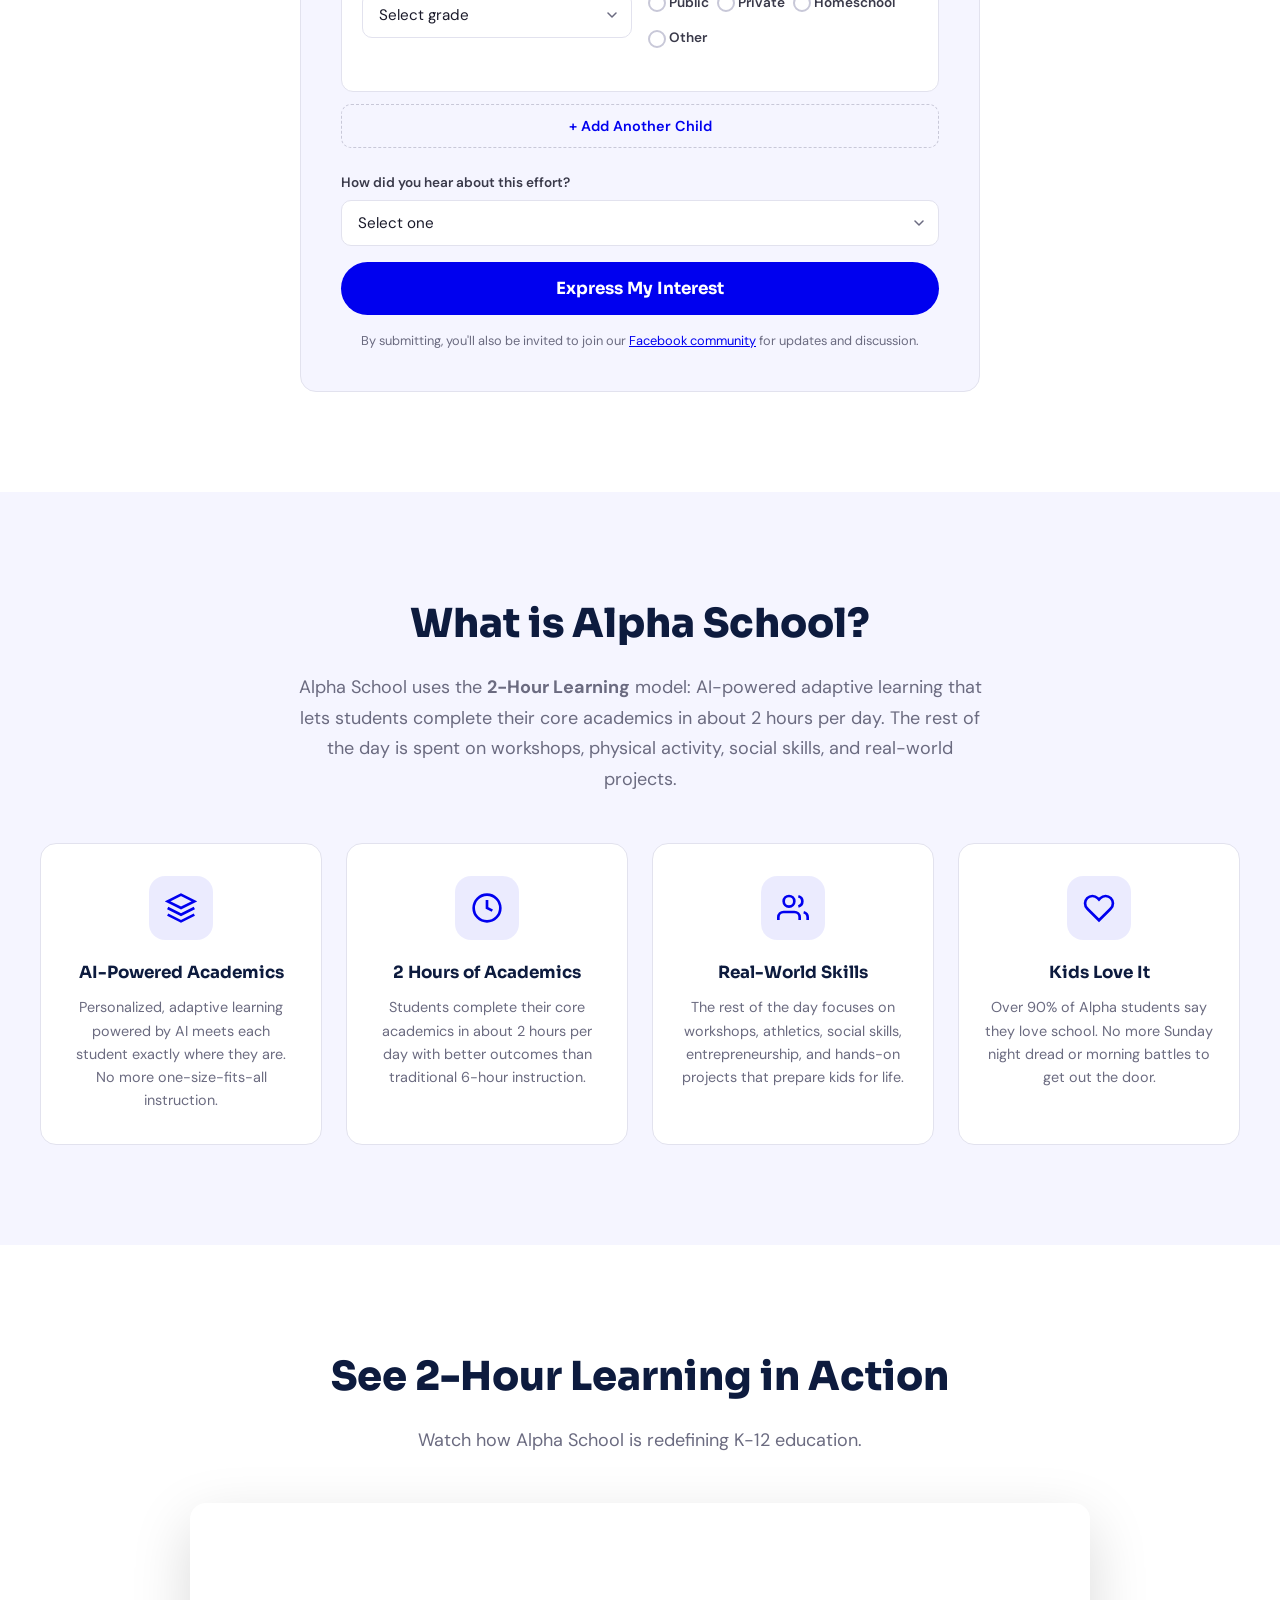
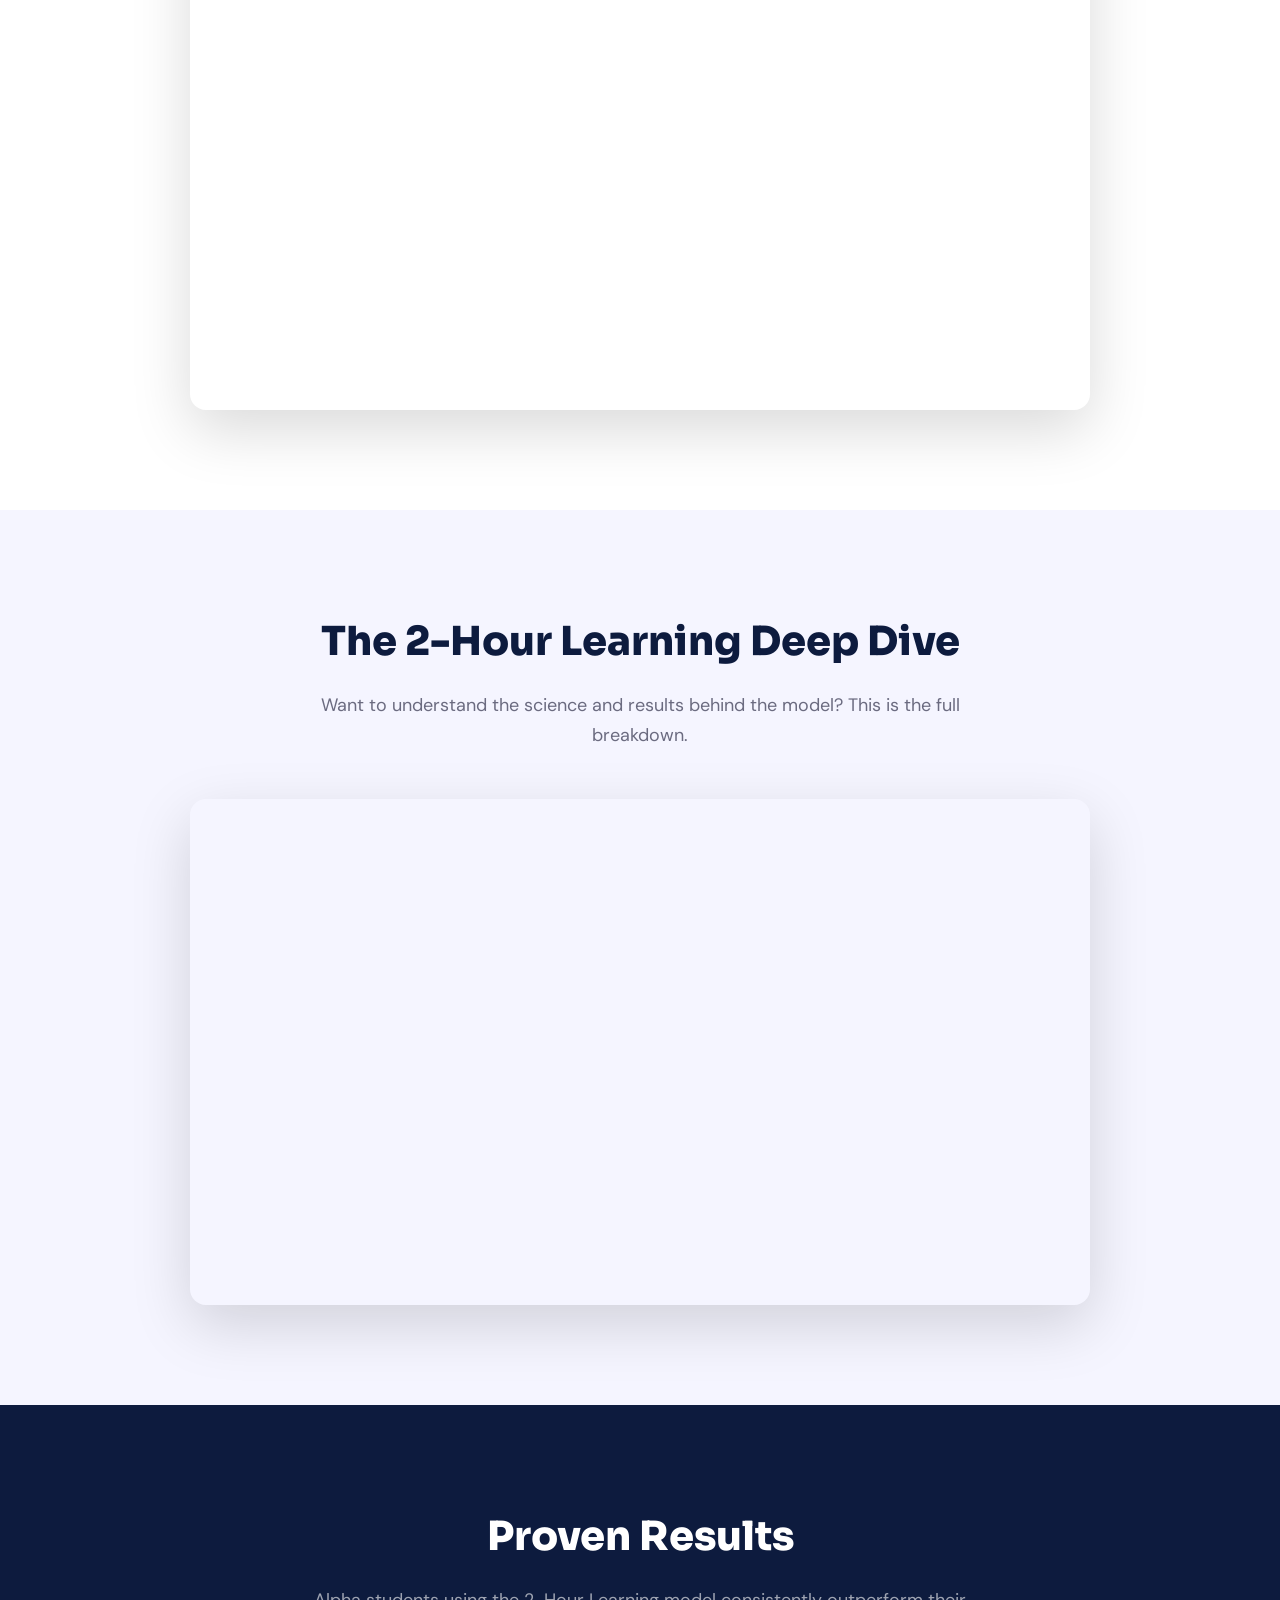
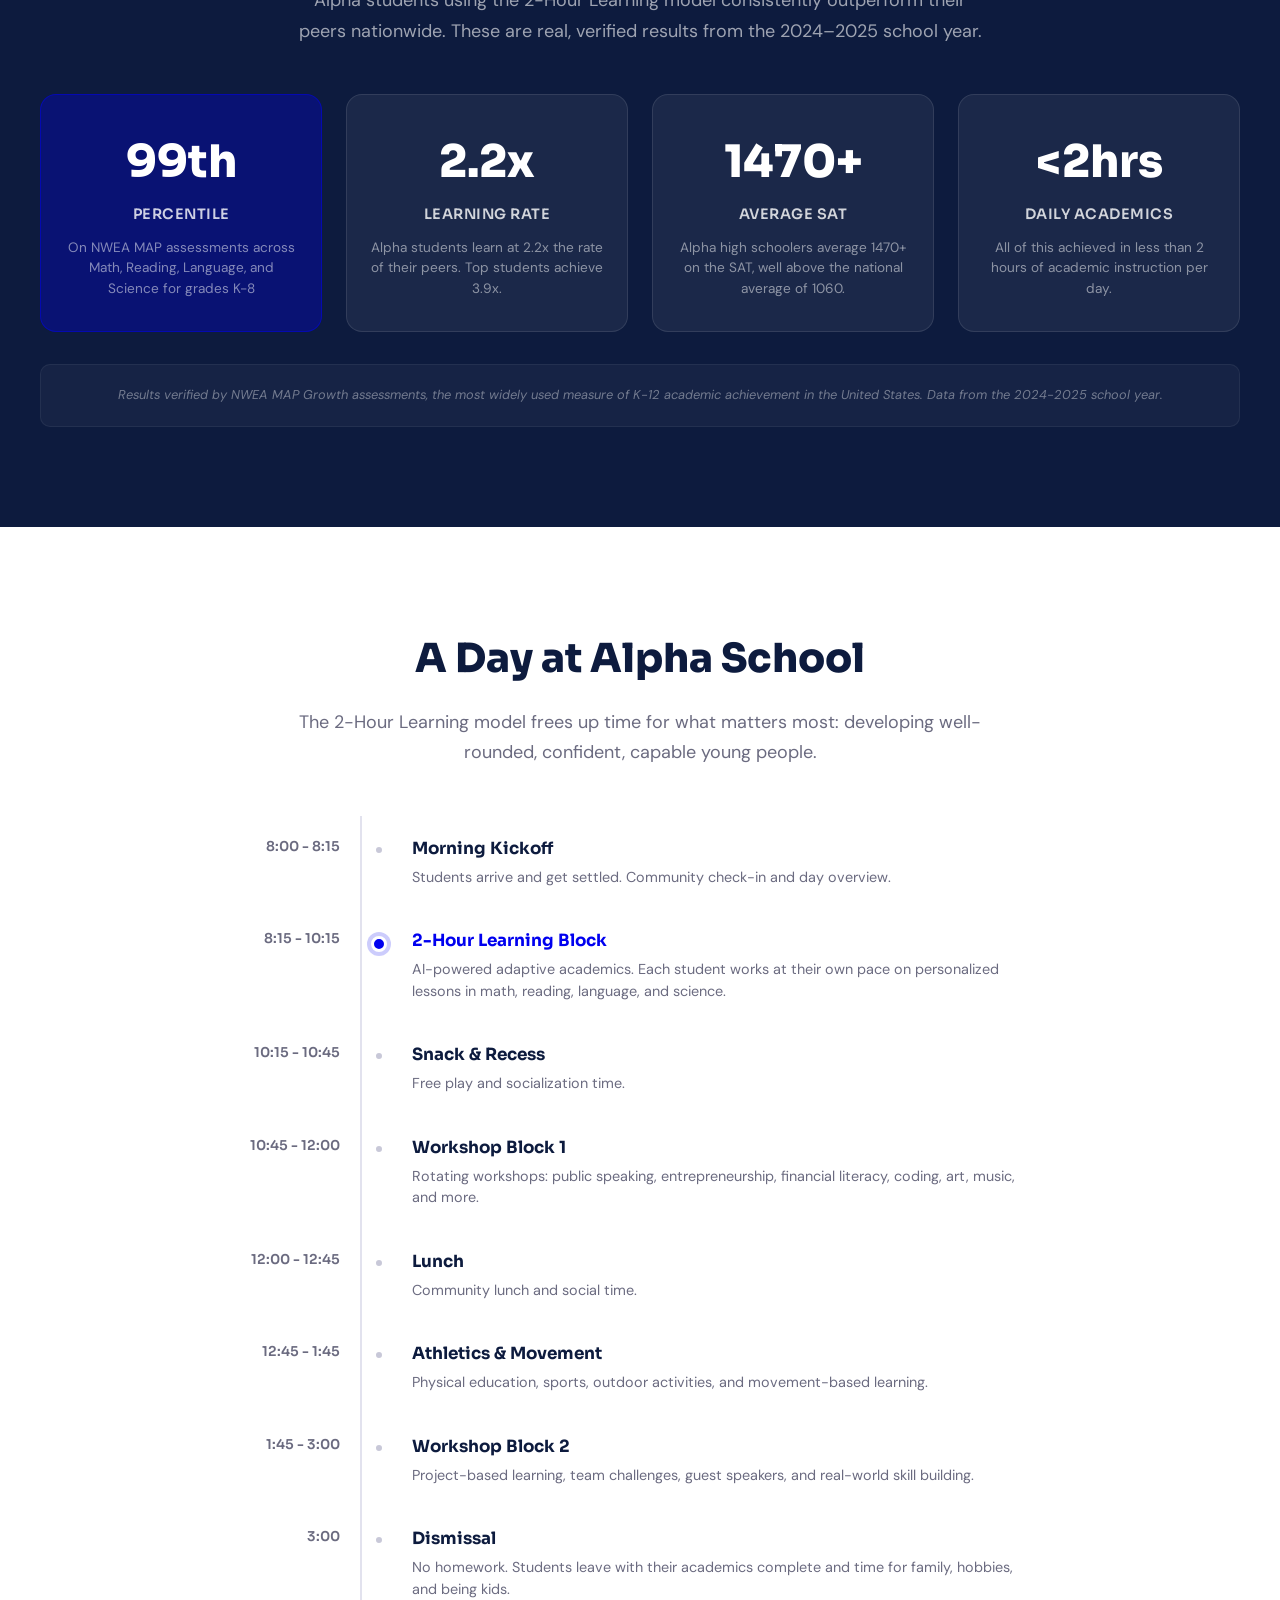
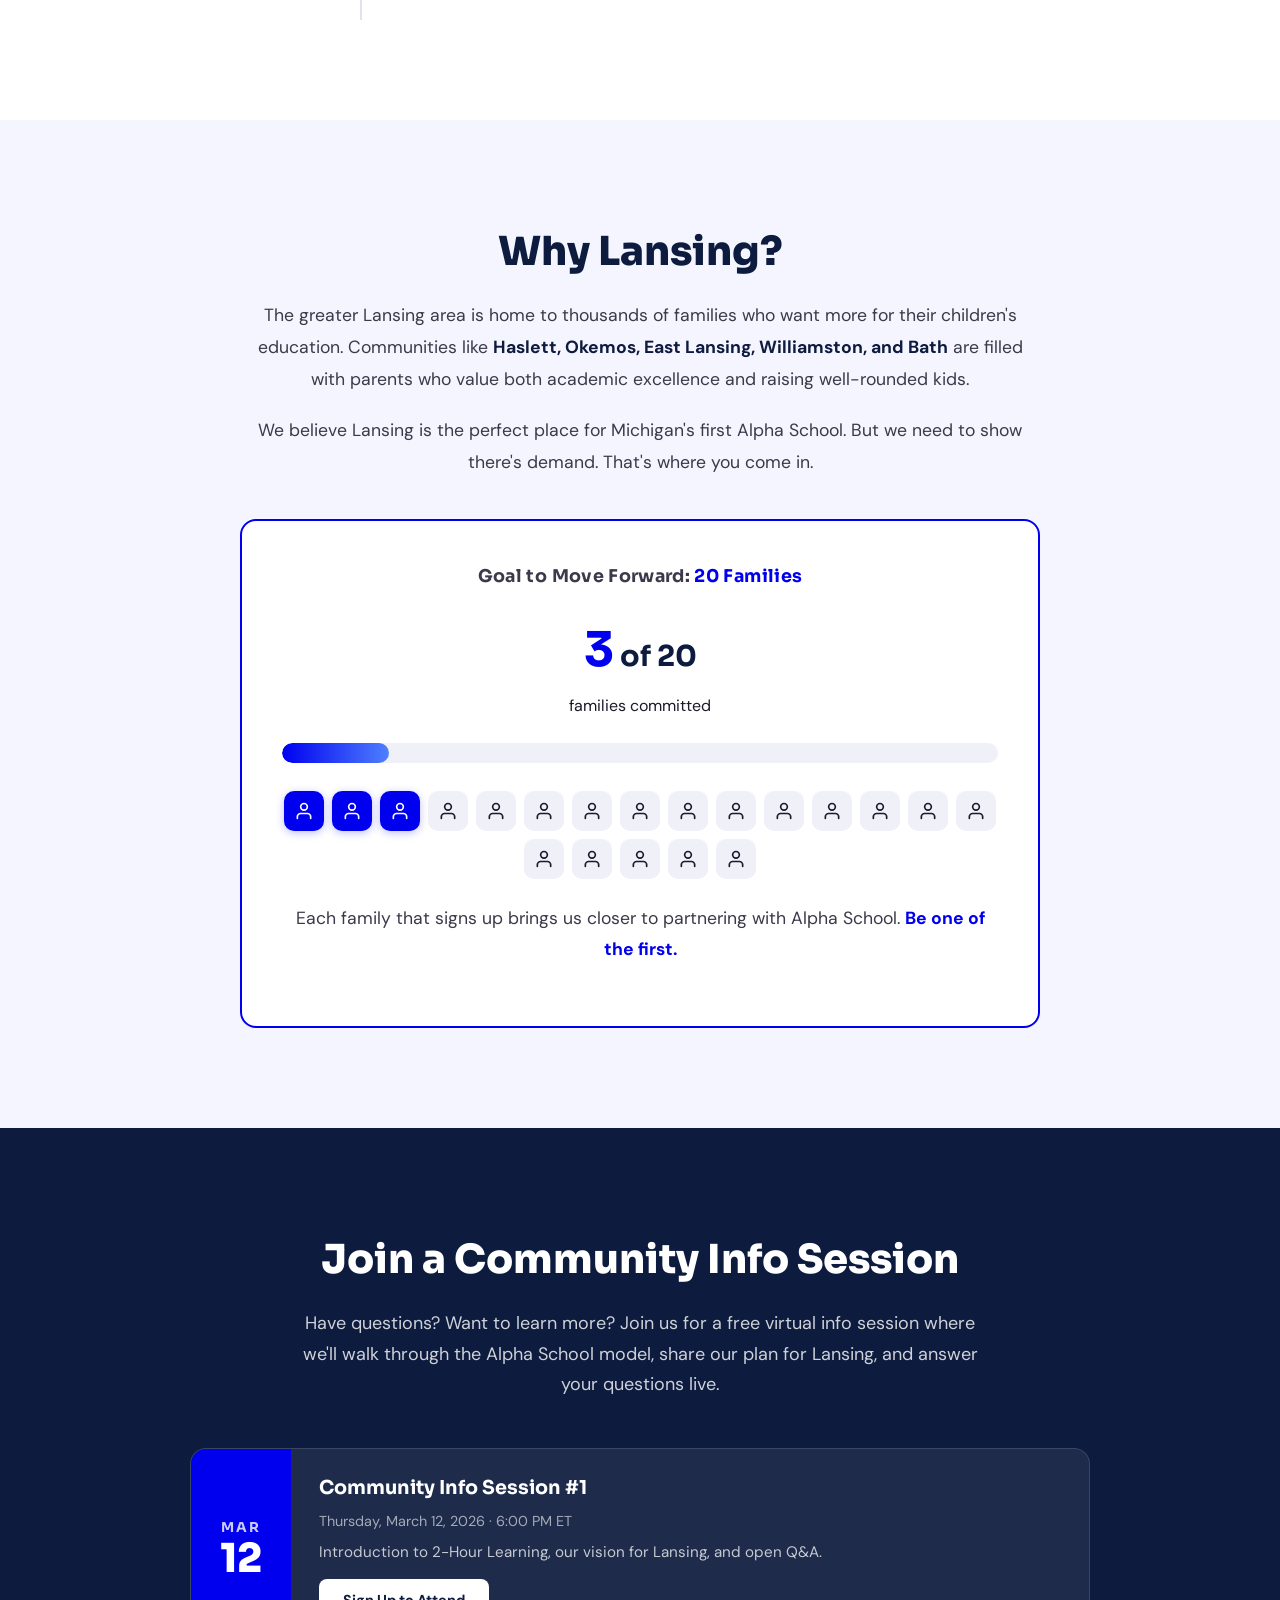
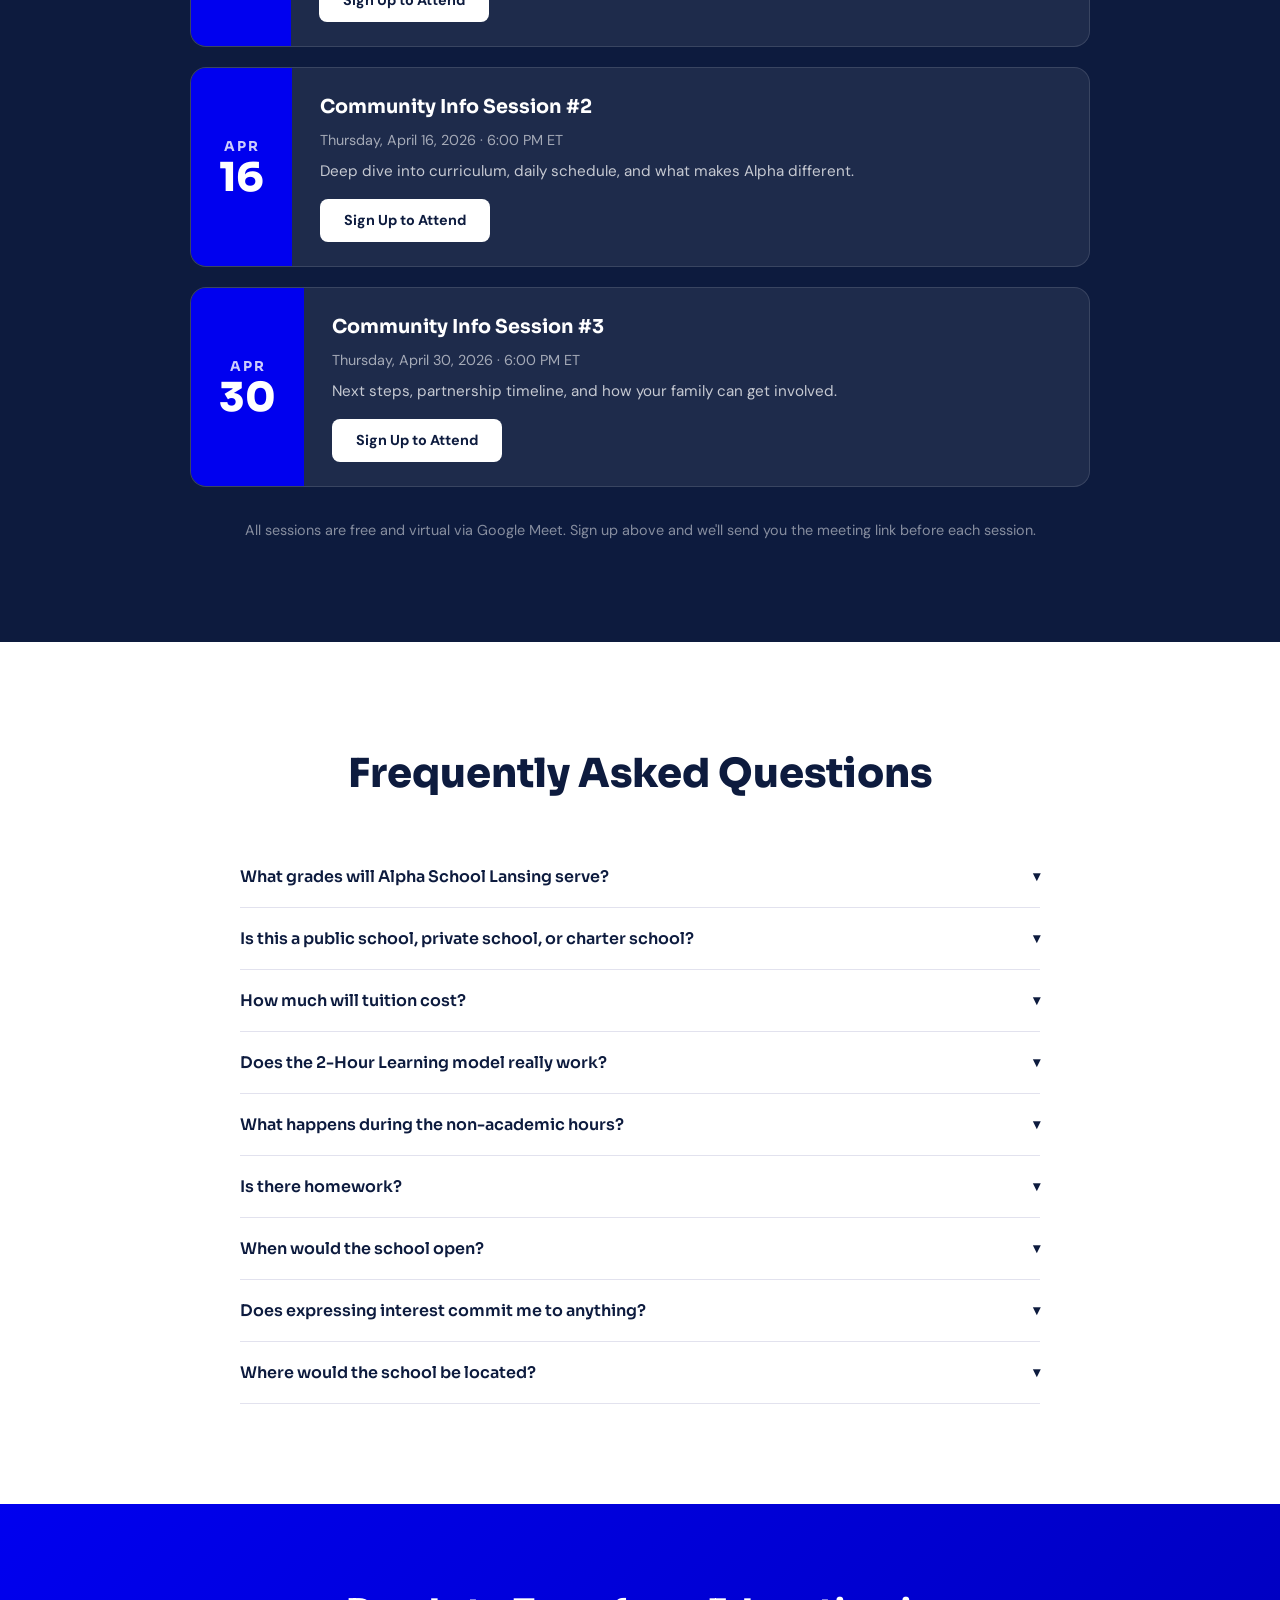
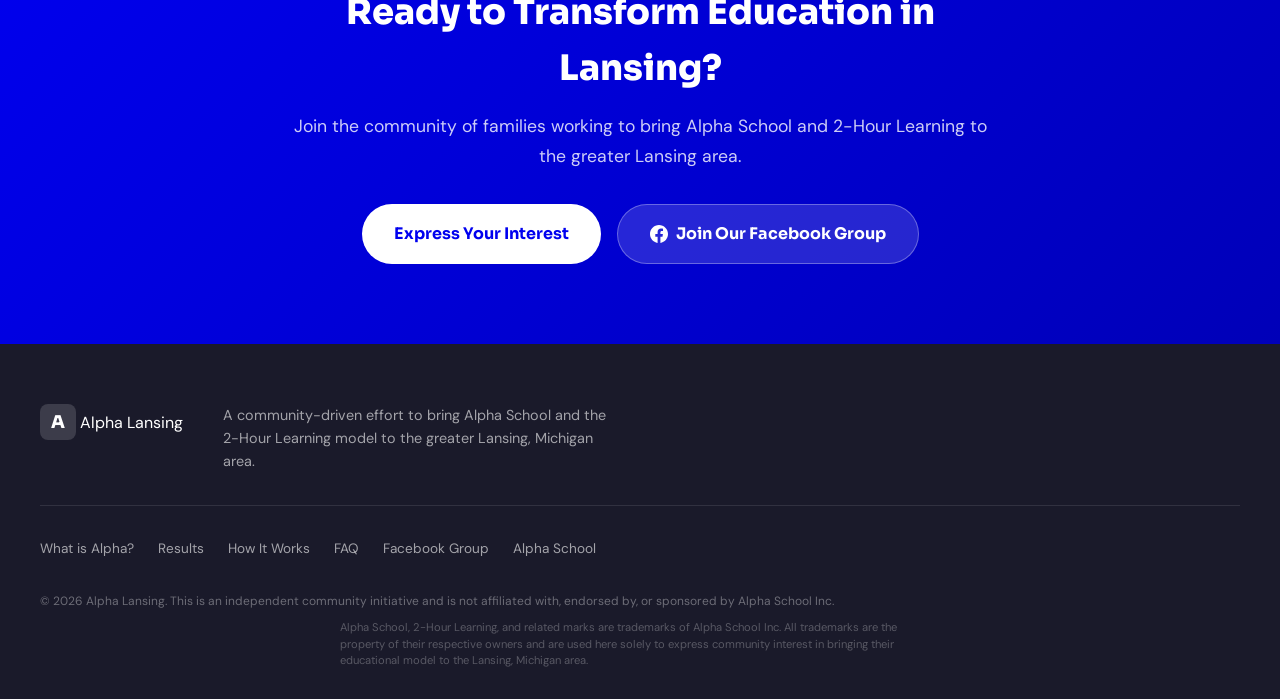
==== commit 74445821: "Fix radio buttons with custom CSS approach Replace broken -webkit-appearance: auto override with cus" ====
--- a/index.html
+++ b/index.html
@@ -140,10 +140,10 @@
                 <div class="signup__field">
                   <label>Current School Type</label>
                   <div class="signup__radio-group">
-                    <label class="signup__radio"><input type="radio" name="child1_school" value="Public"> Public</label>
-                    <label class="signup__radio"><input type="radio" name="child1_school" value="Private"> Private</label>
-                    <label class="signup__radio"><input type="radio" name="child1_school" value="Homeschool"> Homeschool</label>
-                    <label class="signup__radio"><input type="radio" name="child1_school" value="Other"> Other</label>
+                    <label class="signup__radio"><input type="radio" name="child1_school" value="Public"><span class="signup__radio-dot"></span> Public</label>
+                    <label class="signup__radio"><input type="radio" name="child1_school" value="Private"><span class="signup__radio-dot"></span> Private</label>
+                    <label class="signup__radio"><input type="radio" name="child1_school" value="Homeschool"><span class="signup__radio-dot"></span> Homeschool</label>
+                    <label class="signup__radio"><input type="radio" name="child1_school" value="Other"><span class="signup__radio-dot"></span> Other</label>
                   </div>
                 </div>
               </div>
--- a/styles.css
+++ b/styles.css
@@ -464,18 +464,45 @@
 .signup__radio {
   display: flex;
   align-items: center;
-  gap: 6px;
+  gap: 8px;
   font-size: 0.85rem;
   color: var(--gray-700);
   cursor: pointer;
+  position: relative;
 }
 
 .signup__radio input {
-  width: auto;
+  position: absolute;
+  opacity: 0;
+  width: 0;
+  height: 0;
   margin: 0;
-  accent-color: var(--blue);
-  -webkit-appearance: auto;
-  appearance: auto;
+  padding: 0;
+  pointer-events: none;
+}
+
+.signup__radio-dot {
+  display: inline-block;
+  width: 18px;
+  height: 18px;
+  min-width: 18px;
+  border: 2px solid var(--gray-300);
+  border-radius: 50%;
+  background: var(--white);
+  transition: border-color 0.2s ease, box-shadow 0.2s ease;
+  box-sizing: border-box;
+  vertical-align: middle;
+  flex-shrink: 0;
+}
+
+.signup__radio input:checked ~ .signup__radio-dot {
+  border-color: var(--blue);
+  background: var(--blue);
+  box-shadow: inset 0 0 0 3px var(--white);
+}
+
+.signup__radio input:focus-visible ~ .signup__radio-dot {
+  box-shadow: 0 0 0 3px rgba(0, 0, 239, 0.2);
 }
 
 .signup__add-child {
@@ -1348,11 +1375,7 @@
   }
 }
 
-@media (max-width: 768px) {
-  :root {
-    --section-padding: 70px 0;
-  }
-
+@media (max-width: 900px) {
   .nav__links {
     display: none;
     position: fixed;
@@ -1360,11 +1383,13 @@
     left: 0;
     right: 0;
     bottom: 0;
-    background: var(--white);
+    background: #FFFFFF;
     flex-direction: column;
     padding: 32px 24px;
     gap: 0;
-    z-index: 999;
+    z-index: 9999;
+    overflow-y: auto;
+    -webkit-overflow-scrolling: touch;
   }
 
   .nav__links.nav__links--open {
@@ -1374,12 +1399,19 @@
   .nav__links a {
     padding: 16px 0;
     font-size: 1.1rem;
+    color: var(--gray-700);
     border-bottom: 1px solid var(--gray-200);
   }
 
   .nav__cta {
     margin-top: 16px;
     text-align: center;
+    display: block;
+    padding: 14px 24px;
+    border-bottom: none !important;
+    border-radius: 100px;
+    background: var(--blue) !important;
+    color: var(--white) !important;
   }
 
   .nav__mobile-toggle {
@@ -1394,6 +1426,12 @@
   }
   .nav__mobile-toggle--open span:nth-child(3) {
     transform: rotate(-45deg) translate(5px, -5px);
+  }
+}
+
+@media (max-width: 768px) {
+  :root {
+    --section-padding: 70px 0;
   }
 
   .hero {
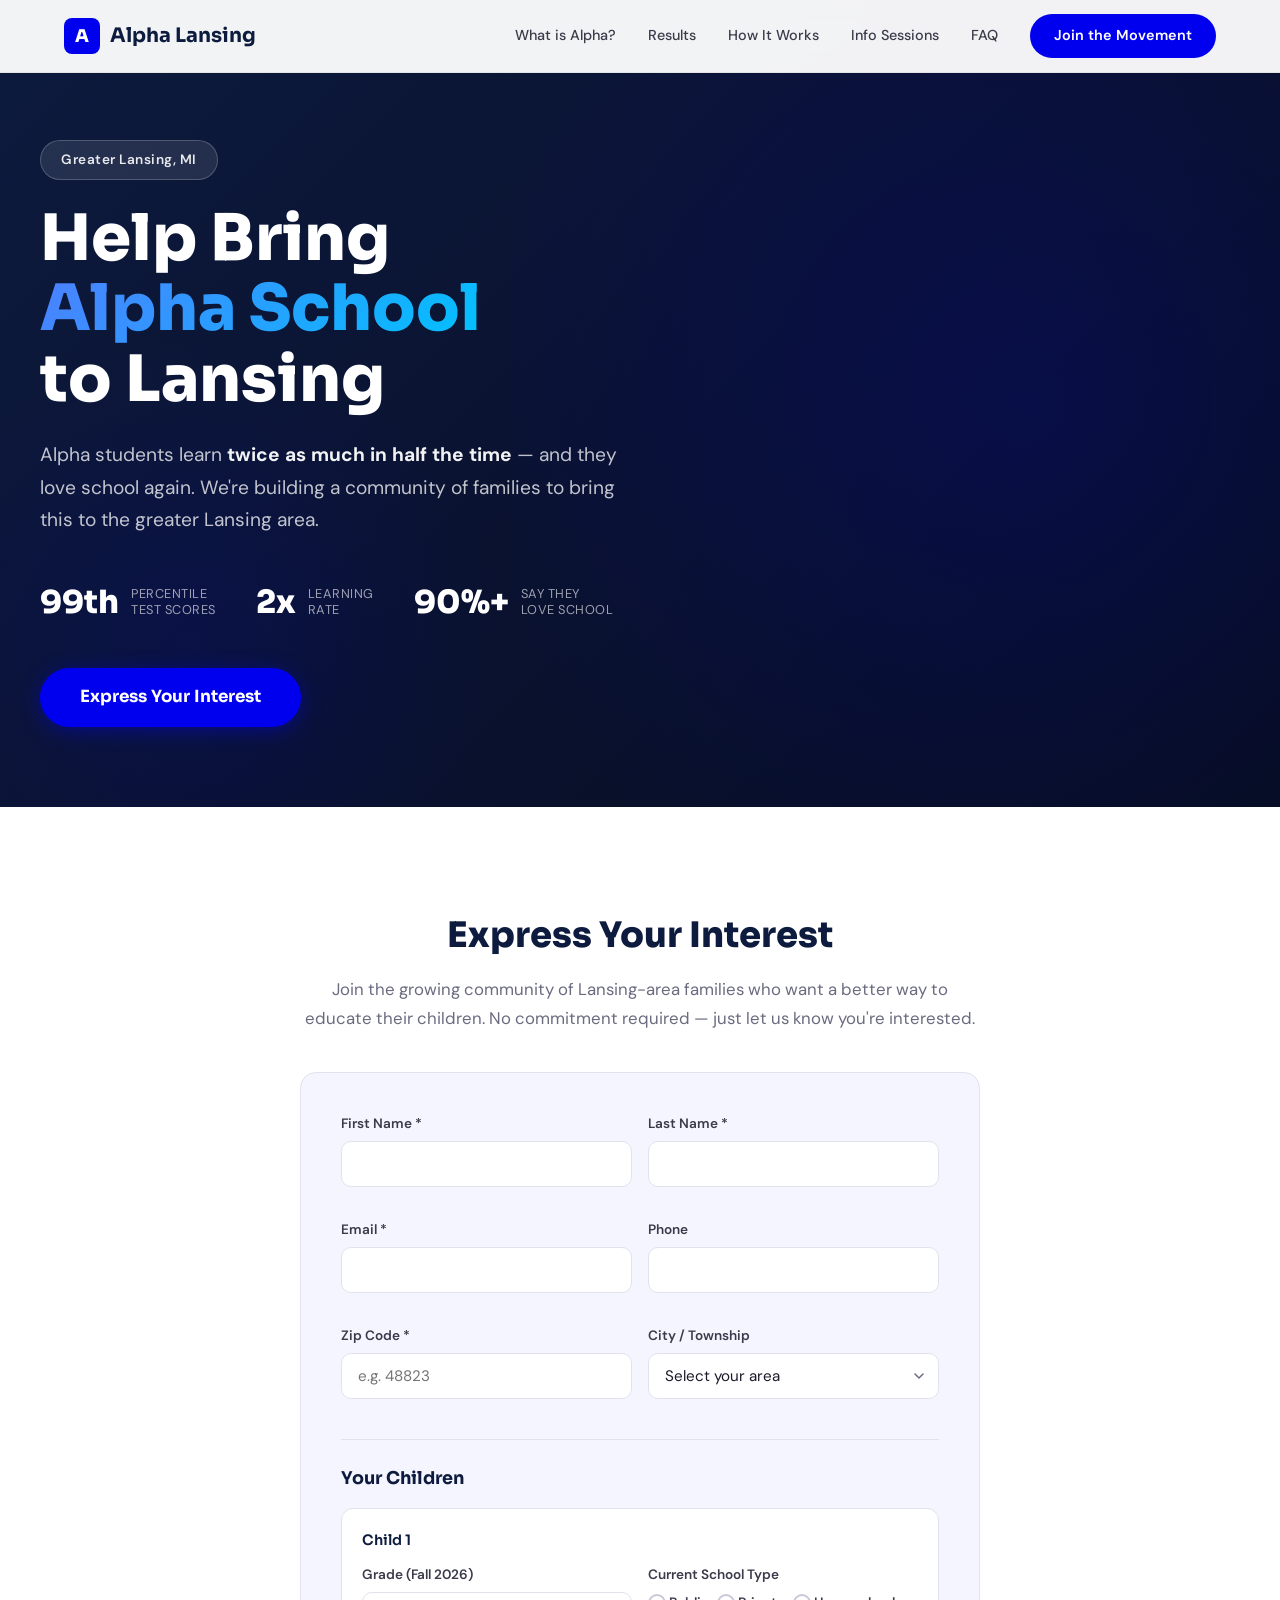
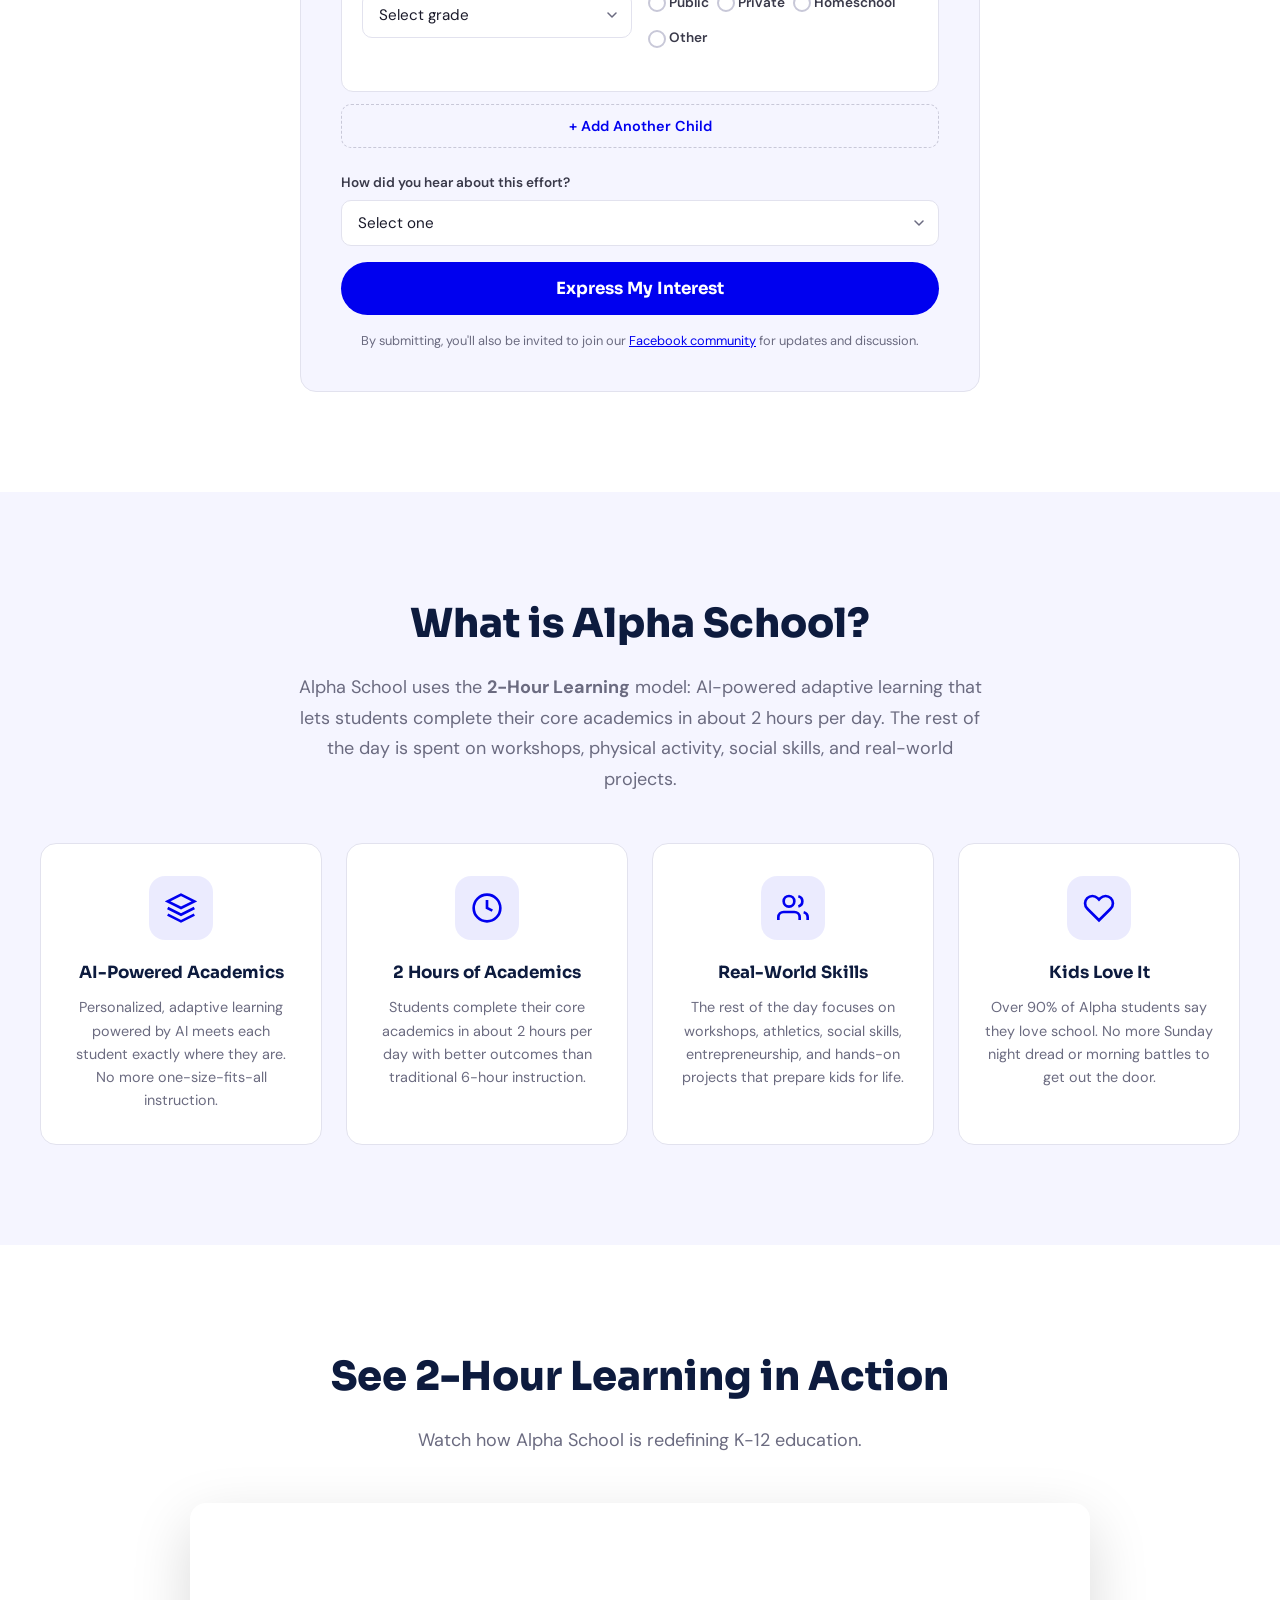
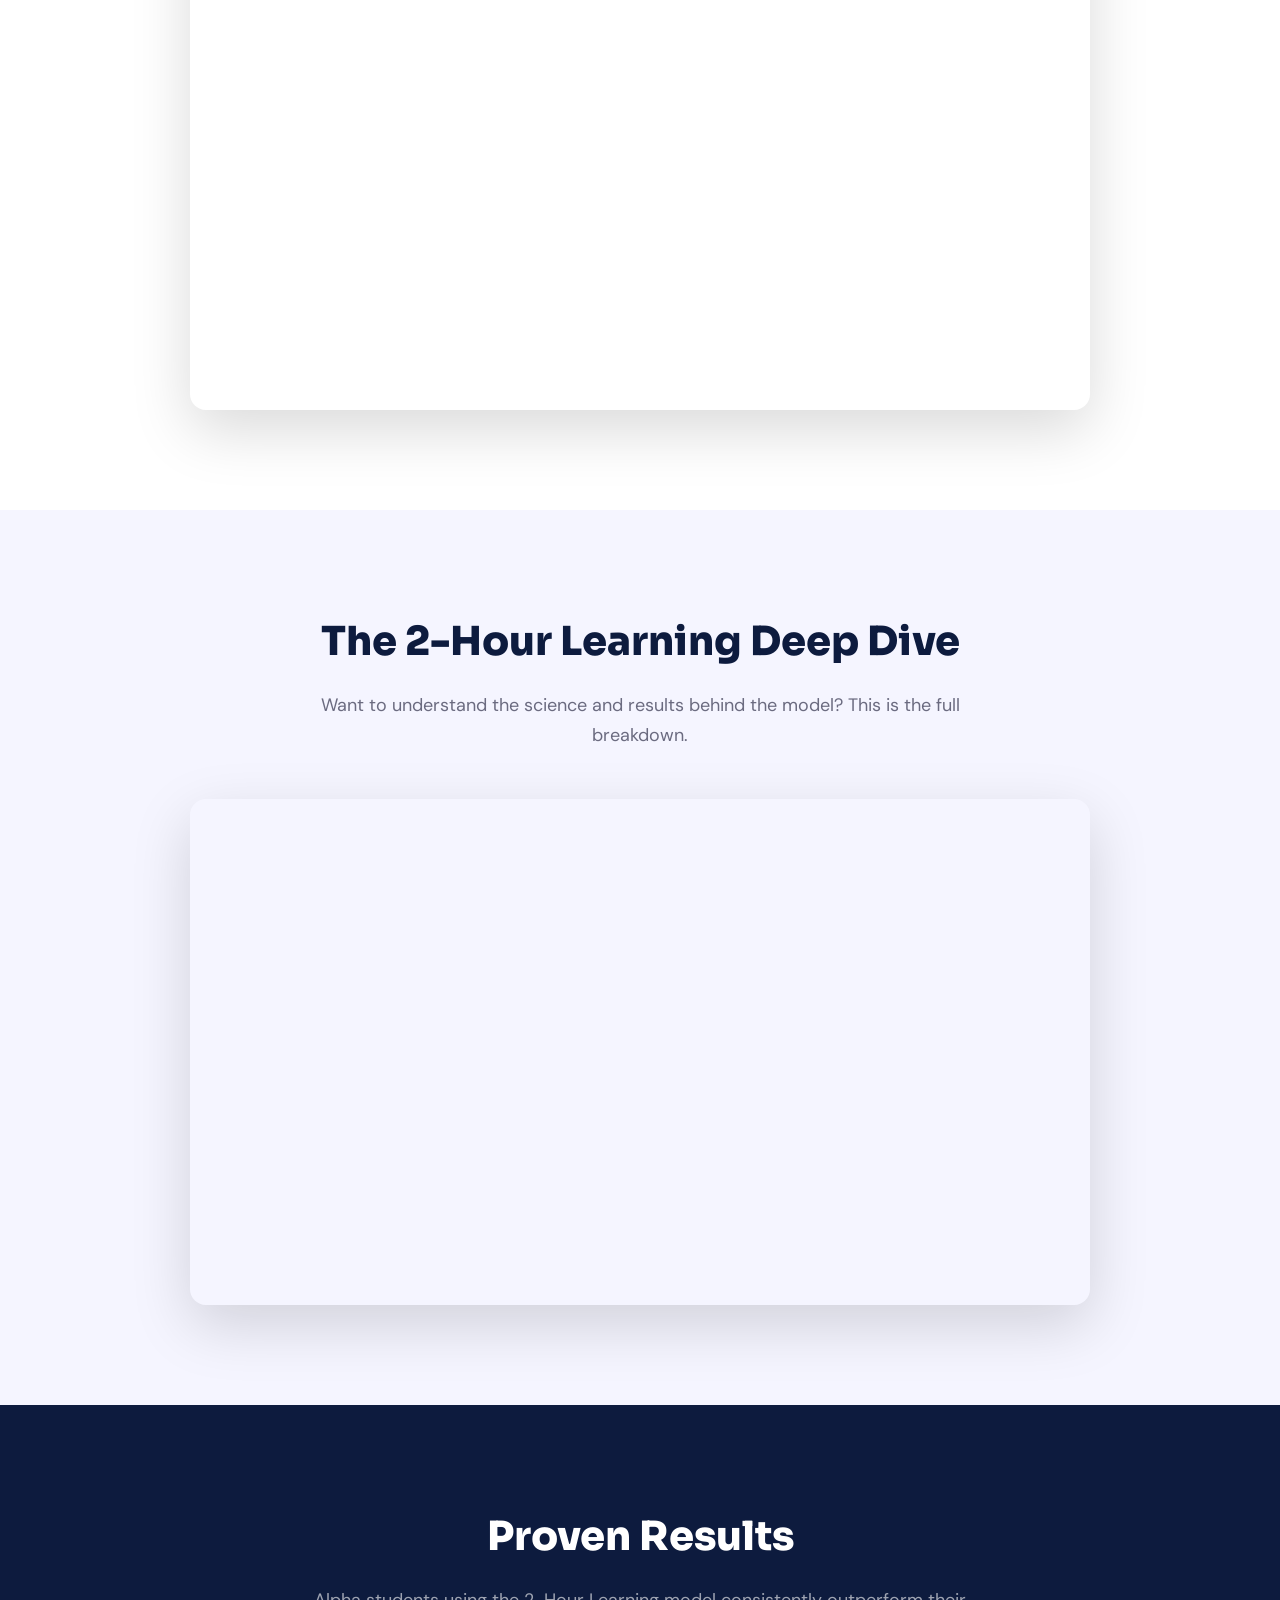
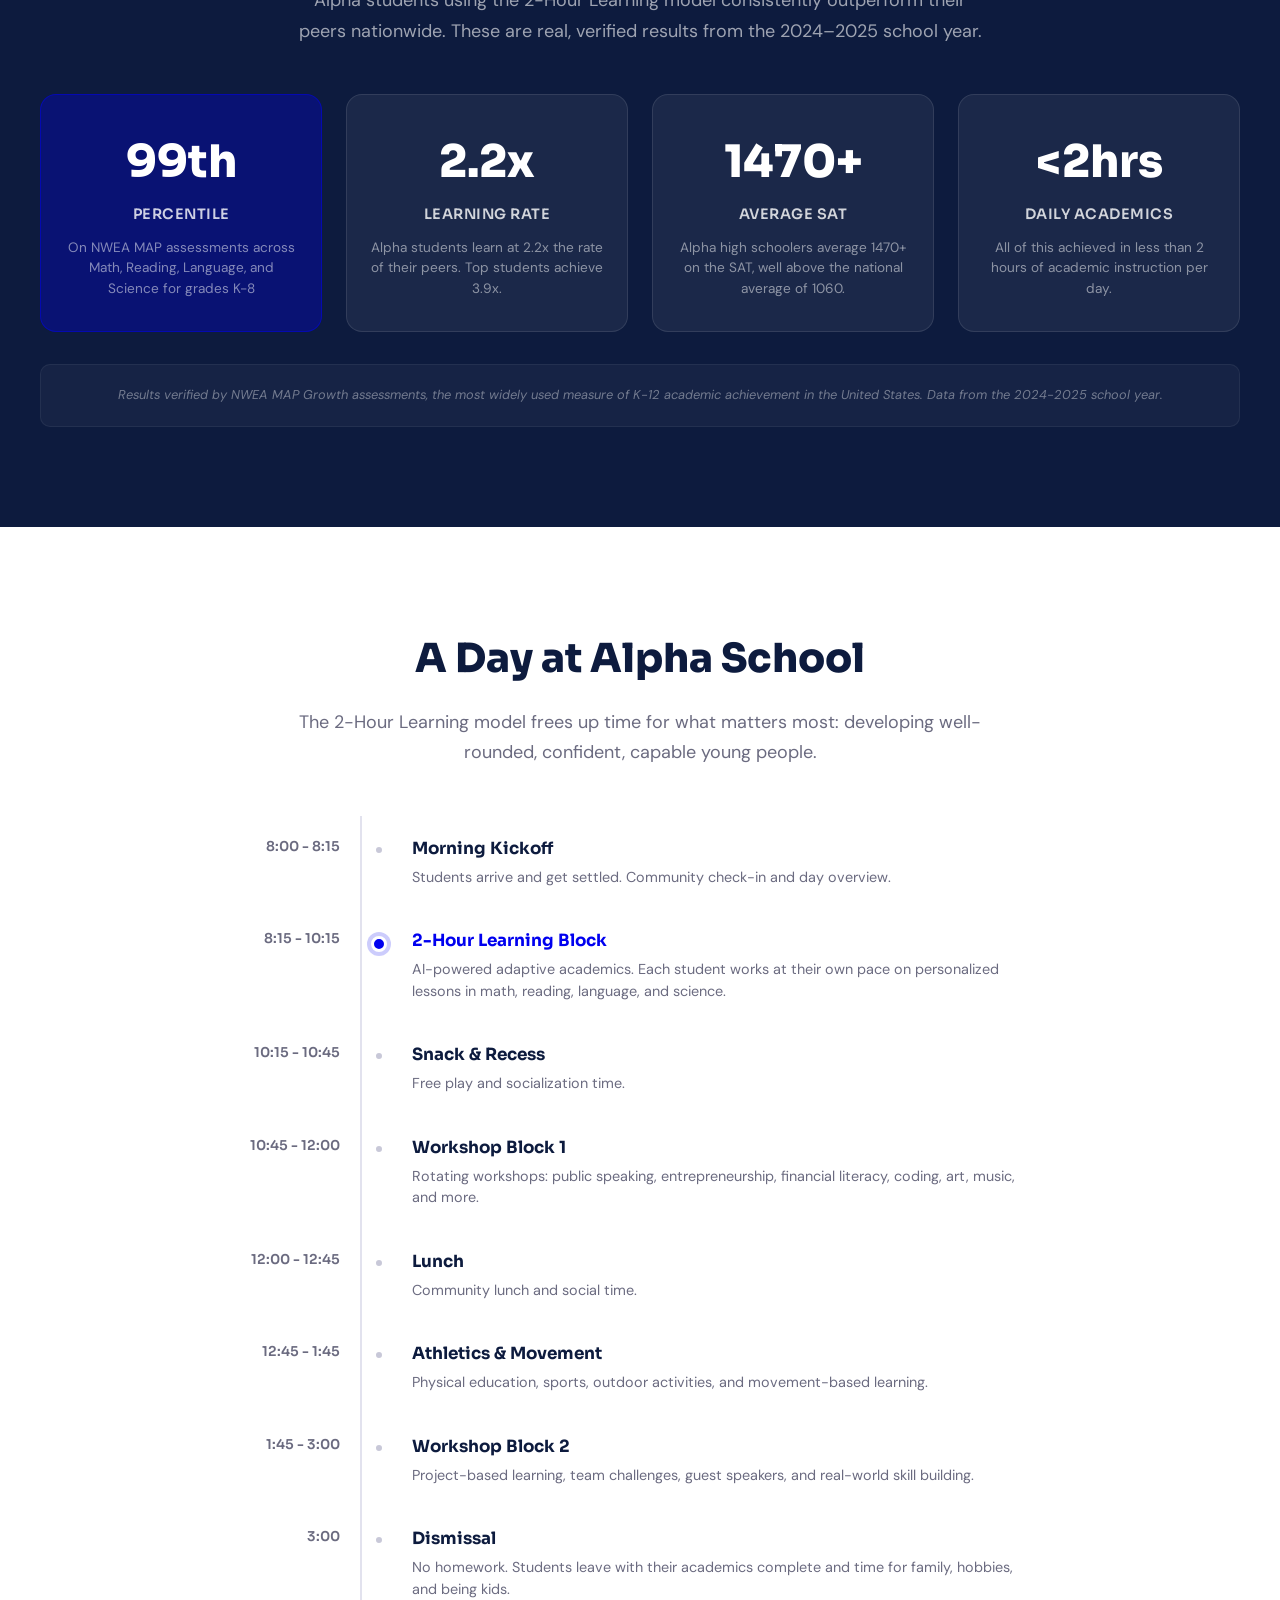
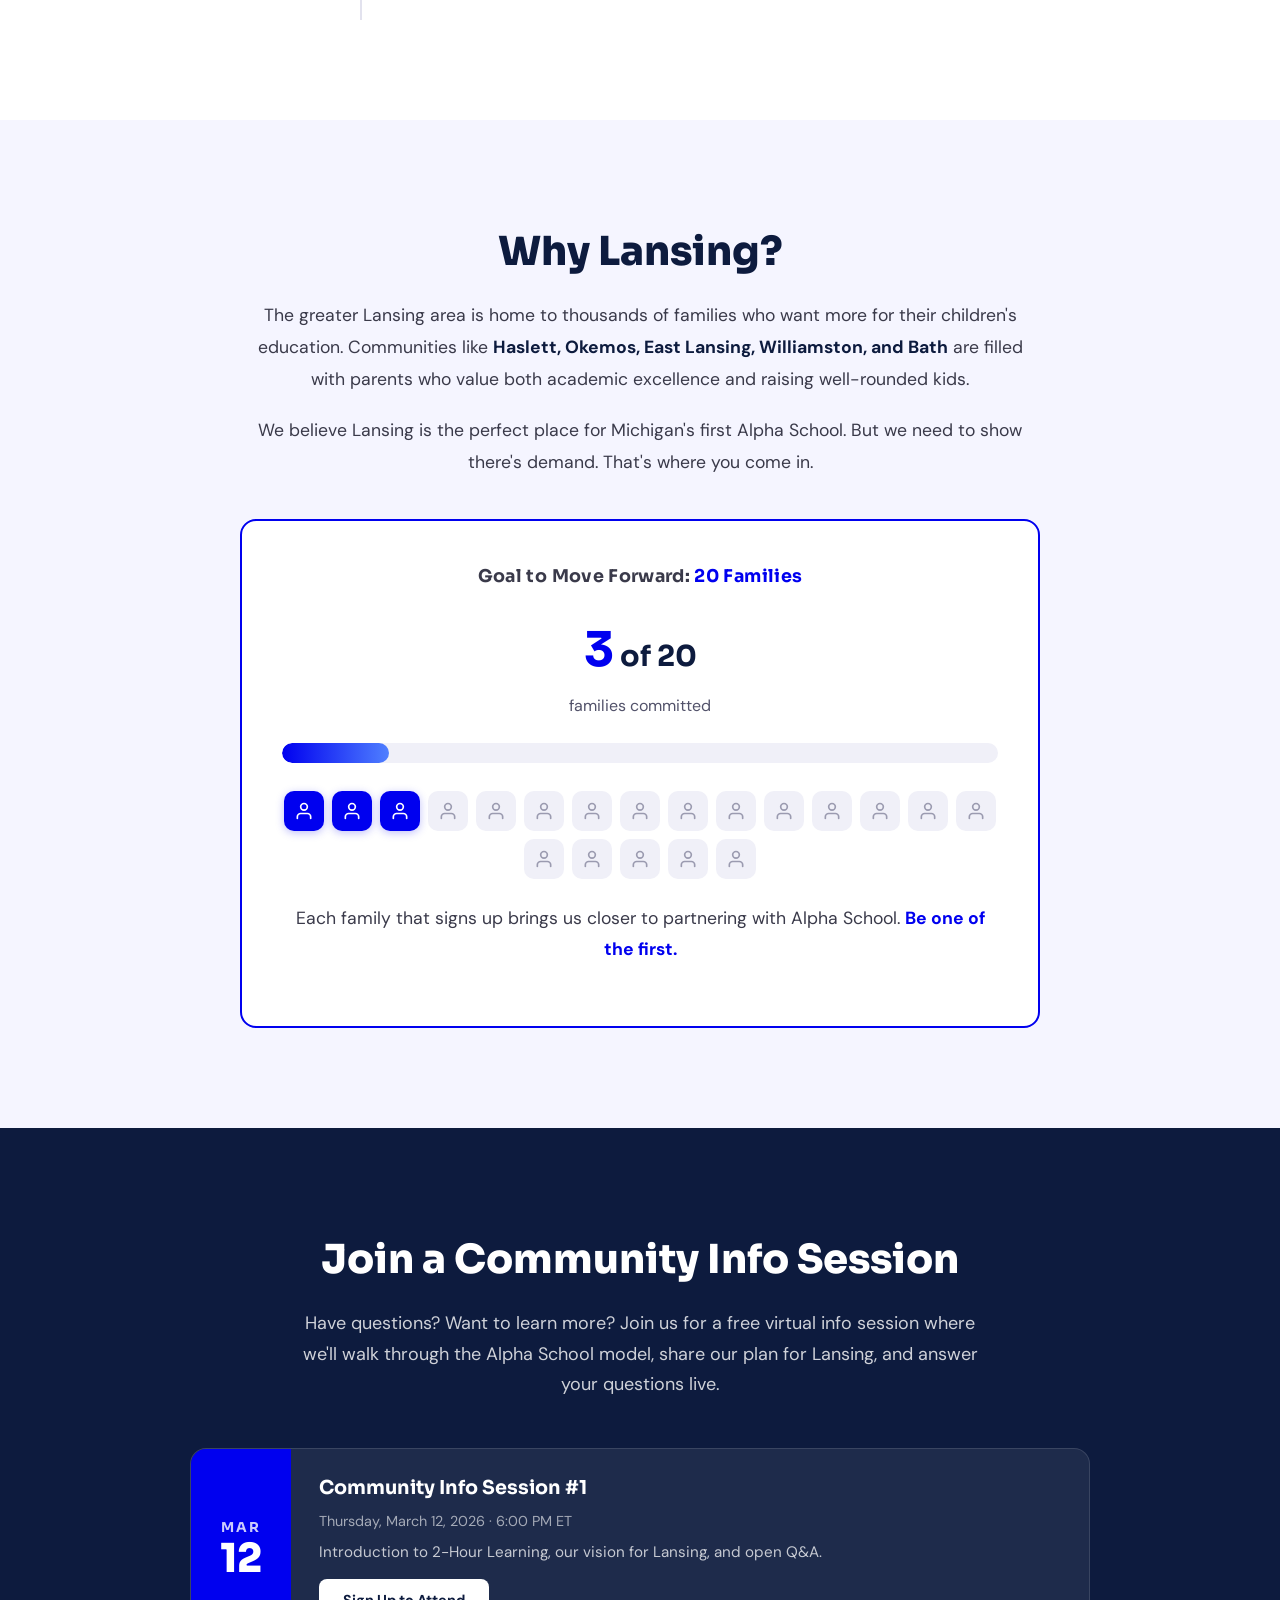
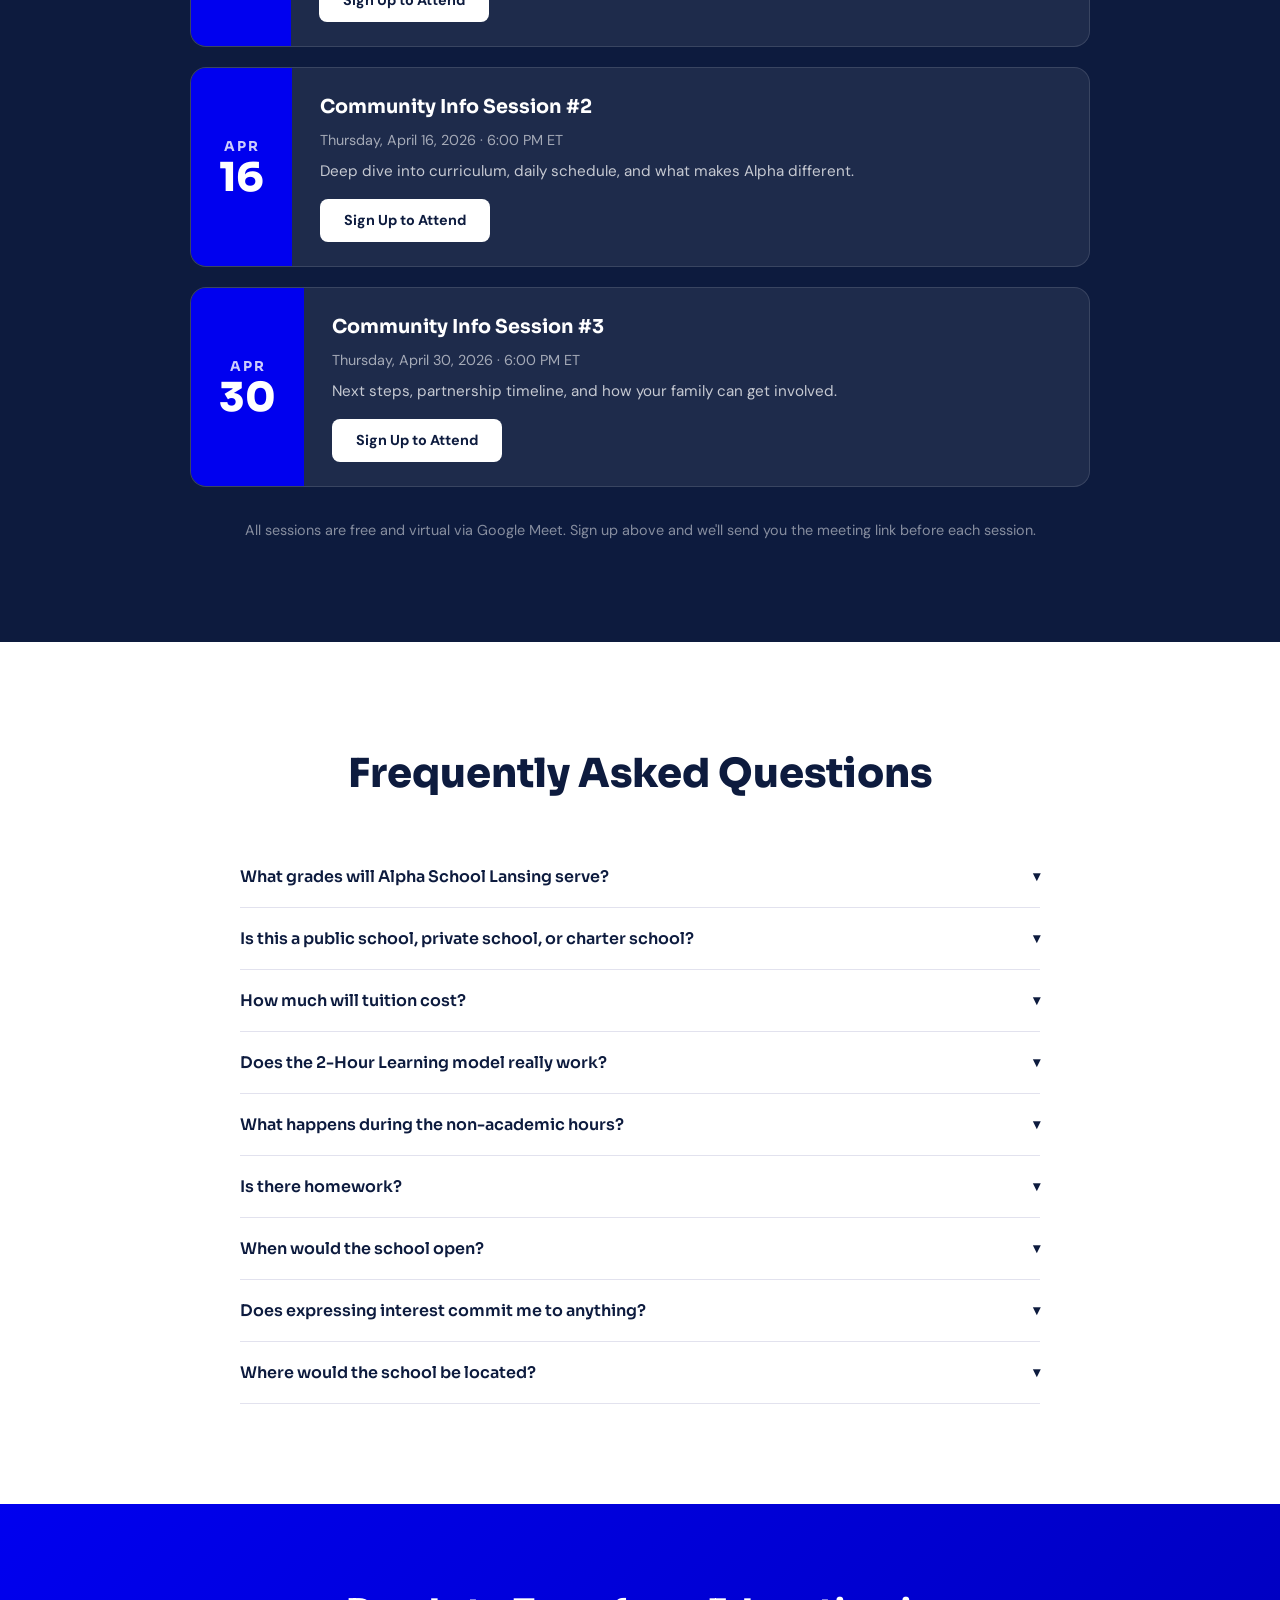
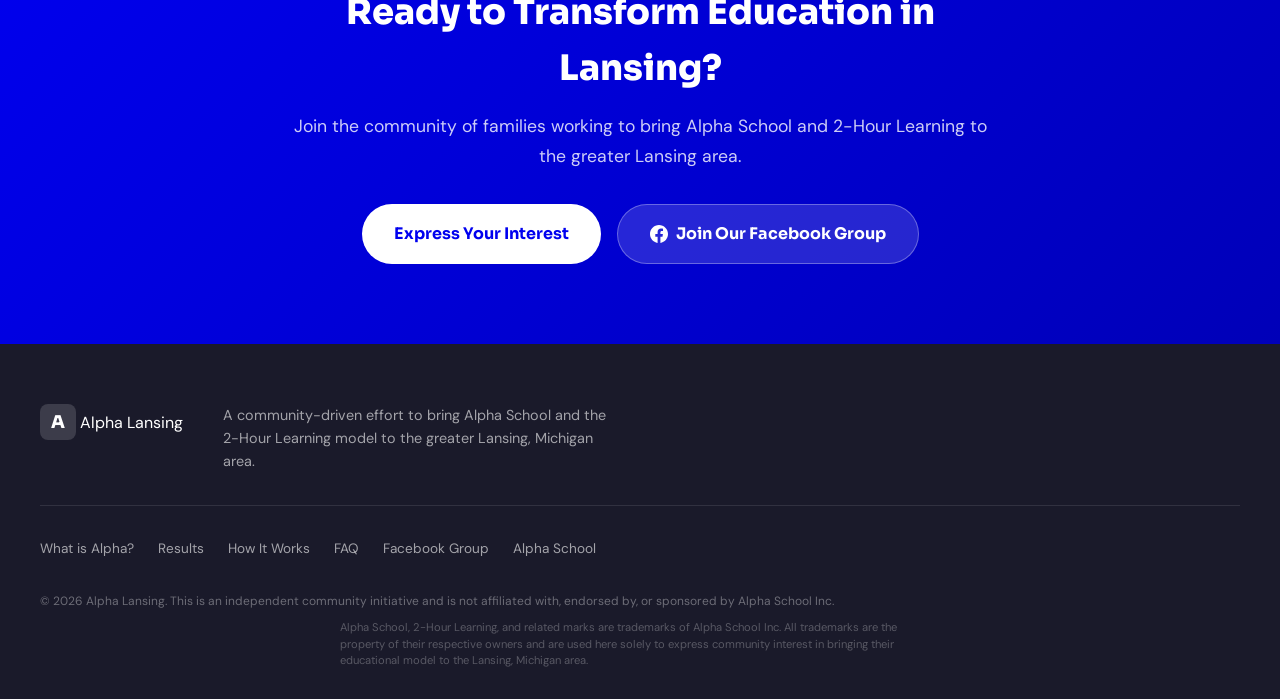
==== commit ad3f598e: "Add 404 page, SEO files, and accessibility improvements - Add custom 404 page matching site design -" ====
--- a/index.html
+++ b/index.html
@@ -9,6 +9,10 @@
   <meta property="og:description" content="Alpha students score in the top 1% nationally while spending less than 2 hours on academics. Help bring this to Lansing.">
   <meta property="og:type" content="website">
   <meta property="og:url" content="https://lansingalpha.com">
+  <meta name="twitter:card" content="summary">
+  <meta name="twitter:title" content="Bring Alpha School to Lansing">
+  <meta name="twitter:description" content="Alpha students score in the top 1% nationally while spending less than 2 hours on academics. Help bring this to Lansing.">
+  <link rel="canonical" href="https://lansingalpha.com">
   <link rel="preconnect" href="https://fonts.googleapis.com">
   <link rel="preconnect" href="https://fonts.gstatic.com" crossorigin>
   <link href="https://fonts.googleapis.com/css2?family=Sora:wght@400;600;700;800&family=DM+Sans:wght@400;500;600;700&display=swap" rel="stylesheet">
@@ -16,6 +20,9 @@
   <link rel="icon" type="image/svg+xml" href="data:image/svg+xml,<svg xmlns='http://www.w3.org/2000/svg' viewBox='0 0 100 100'><text y='.9em' font-size='90'>A</text></svg>">
 </head>
 <body>
+
+  <!-- Skip to main content (accessibility) -->
+  <a href="#signup" class="skip-link">Skip to main content</a>
 
   <!-- Navigation -->
   <nav class="nav" id="nav">
@@ -425,83 +432,83 @@
       <h2 class="section-title">Frequently Asked Questions</h2>
       <div class="faq__list">
         <div class="faq__item">
-          <button class="faq__question" aria-expanded="false">
+          <button class="faq__question" aria-expanded="false" aria-controls="faq-answer-1">
             What grades will Alpha School Lansing serve?
             <span class="faq__arrow">&#9662;</span>
           </button>
-          <div class="faq__answer">
+          <div class="faq__answer" id="faq-answer-1" role="region">
             <p>We are targeting grades K through 8. Alpha School's 2-Hour Learning model is designed for and proven across all elementary and middle school grade levels.</p>
           </div>
         </div>
         <div class="faq__item">
-          <button class="faq__question" aria-expanded="false">
+          <button class="faq__question" aria-expanded="false" aria-controls="faq-answer-2">
             Is this a public school, private school, or charter school?
             <span class="faq__arrow">&#9662;</span>
           </button>
-          <div class="faq__answer">
+          <div class="faq__answer" id="faq-answer-2" role="region">
             <p>Alpha Schools typically operate as private microschools. The exact structure for Lansing will depend on local regulations and community needs, but the focus is on providing an affordable, high-quality option for families.</p>
           </div>
         </div>
         <div class="faq__item">
-          <button class="faq__question" aria-expanded="false">
+          <button class="faq__question" aria-expanded="false" aria-controls="faq-answer-3">
             How much will tuition cost?
             <span class="faq__arrow">&#9662;</span>
           </button>
-          <div class="faq__answer">
+          <div class="faq__answer" id="faq-answer-3" role="region">
             <p>Tuition details will be finalized as we progress. Alpha School aims to be accessible and competitively priced compared to other private school options. Expressing interest now does not commit you financially.</p>
           </div>
         </div>
         <div class="faq__item">
-          <button class="faq__question" aria-expanded="false">
+          <button class="faq__question" aria-expanded="false" aria-controls="faq-answer-4">
             Does the 2-Hour Learning model really work?
             <span class="faq__arrow">&#9662;</span>
           </button>
-          <div class="faq__answer">
+          <div class="faq__answer" id="faq-answer-4" role="region">
             <p>Yes. Alpha students score in the 99th percentile on NWEA MAP assessments and learn at 2.2x the rate of their peers. The model has been independently validated and works across diverse student populations, including students from lower-income backgrounds who learn at 2.1x the national rate.</p>
           </div>
         </div>
         <div class="faq__item">
-          <button class="faq__question" aria-expanded="false">
+          <button class="faq__question" aria-expanded="false" aria-controls="faq-answer-5">
             What happens during the non-academic hours?
             <span class="faq__arrow">&#9662;</span>
           </button>
-          <div class="faq__answer">
+          <div class="faq__answer" id="faq-answer-5" role="region">
             <p>Students spend the rest of the day in workshops covering real-world skills like public speaking, entrepreneurship, financial literacy, coding, and creative arts. They also have dedicated time for athletics, physical activity, and social development.</p>
           </div>
         </div>
         <div class="faq__item">
-          <button class="faq__question" aria-expanded="false">
+          <button class="faq__question" aria-expanded="false" aria-controls="faq-answer-6">
             Is there homework?
             <span class="faq__arrow">&#9662;</span>
           </button>
-          <div class="faq__answer">
+          <div class="faq__answer" id="faq-answer-6" role="region">
             <p>No. Because the AI-powered learning is so efficient, students complete all their academics during the school day. Evenings are free for family time, hobbies, sports, and being kids.</p>
           </div>
         </div>
         <div class="faq__item">
-          <button class="faq__question" aria-expanded="false">
+          <button class="faq__question" aria-expanded="false" aria-controls="faq-answer-7">
             When would the school open?
             <span class="faq__arrow">&#9662;</span>
           </button>
-          <div class="faq__answer">
+          <div class="faq__answer" id="faq-answer-7" role="region">
             <p>Our target is to open as soon as we can demonstrate sufficient demand and secure the Alpha School partnership. The timeline depends on how quickly we reach our family commitment milestones. Join the Facebook group for the most current updates.</p>
           </div>
         </div>
         <div class="faq__item">
-          <button class="faq__question" aria-expanded="false">
+          <button class="faq__question" aria-expanded="false" aria-controls="faq-answer-8">
             Does expressing interest commit me to anything?
             <span class="faq__arrow">&#9662;</span>
           </button>
-          <div class="faq__answer">
+          <div class="faq__answer" id="faq-answer-8" role="region">
             <p>No. Expressing interest simply lets us know you'd consider Alpha School for your family. It helps us demonstrate demand to Alpha School leadership. There is zero financial or enrollment commitment at this stage.</p>
           </div>
         </div>
         <div class="faq__item">
-          <button class="faq__question" aria-expanded="false">
+          <button class="faq__question" aria-expanded="false" aria-controls="faq-answer-9">
             Where would the school be located?
             <span class="faq__arrow">&#9662;</span>
           </button>
-          <div class="faq__answer">
+          <div class="faq__answer" id="faq-answer-9" role="region">
             <p>The exact location will be determined based on where the most interested families are concentrated. We're focused on the greater Lansing area including Haslett, Okemos, East Lansing, Williamston, and Bath.</p>
           </div>
         </div>
--- a/styles.css
+++ b/styles.css
@@ -1,6 +1,26 @@
 /* ========================================
    Alpha Lansing - Styles
    ======================================== */
+
+/* Skip Link (Accessibility) */
+.skip-link {
+  position: absolute;
+  top: -100%;
+  left: 16px;
+  z-index: 10000;
+  background: var(--blue, #0000EF);
+  color: #fff;
+  padding: 12px 24px;
+  border-radius: 0 0 8px 8px;
+  font-weight: 600;
+  font-size: 0.9rem;
+  text-decoration: none;
+  transition: top 0.2s ease;
+}
+
+.skip-link:focus {
+  top: 0;
+}
 
 /* Reset & Base */
 *, *::before, *::after {
@@ -20,7 +40,9 @@
   --gray-100: #F0F0F8;
   --gray-200: #E2E2EE;
   --gray-300: #C8C8D8;
+  --gray-400: #9B9BB0;
   --gray-500: #6B6B80;
+  --gray-600: #52526A;
   --gray-700: #3A3A4A;
   --gray-900: #1A1A2A;
   --green: #00C853;
@@ -471,14 +493,16 @@
   position: relative;
 }
 
-.signup__radio input {
-  position: absolute;
-  opacity: 0;
-  width: 0;
-  height: 0;
-  margin: 0;
-  padding: 0;
-  pointer-events: none;
+.signup__radio input[type="radio"] {
+  position: absolute !important;
+  opacity: 0 !important;
+  width: 0 !important;
+  height: 0 !important;
+  margin: 0 !important;
+  padding: 0 !important;
+  pointer-events: none !important;
+  -webkit-appearance: none !important;
+  appearance: none !important;
 }
 
 .signup__radio-dot {
@@ -1215,7 +1239,7 @@
 }
 
 .faq__item--open .faq__answer {
-  max-height: 300px;
+  max-height: 500px;
   padding-bottom: 20px;
 }
 
